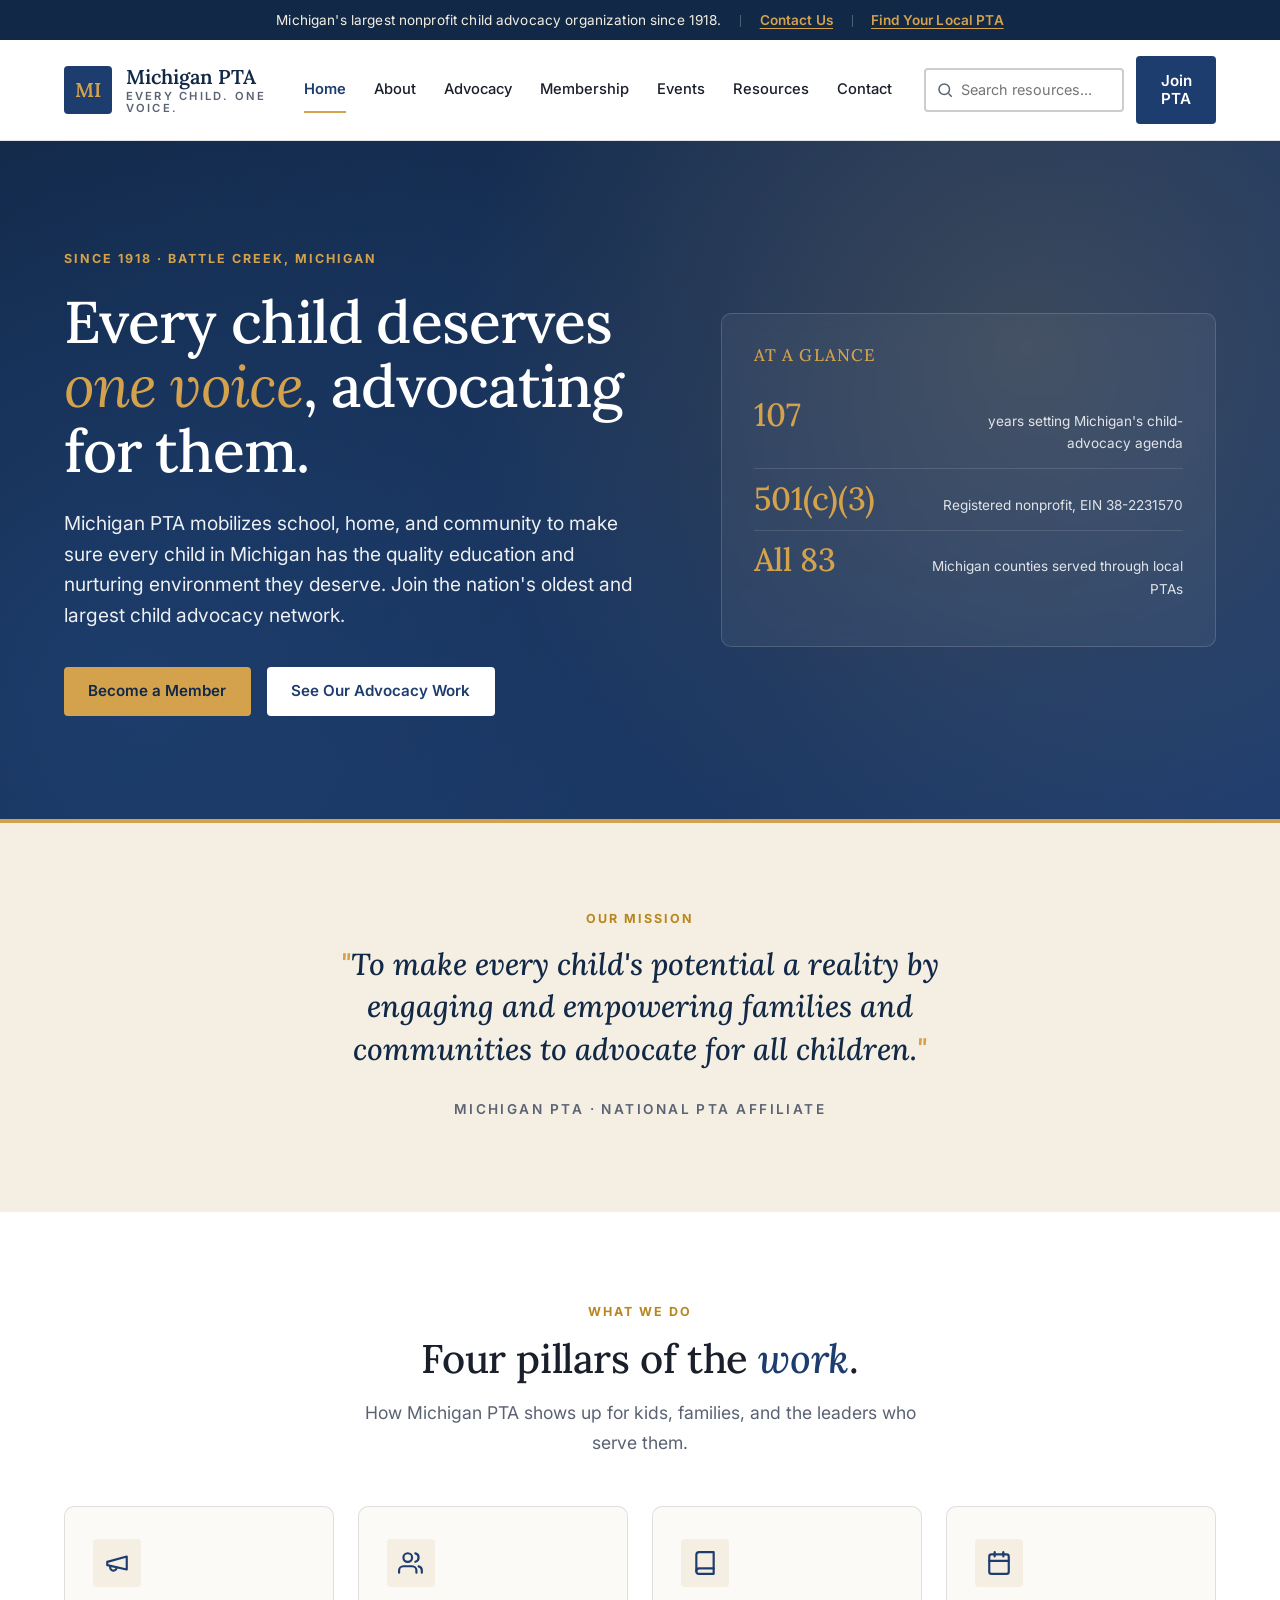
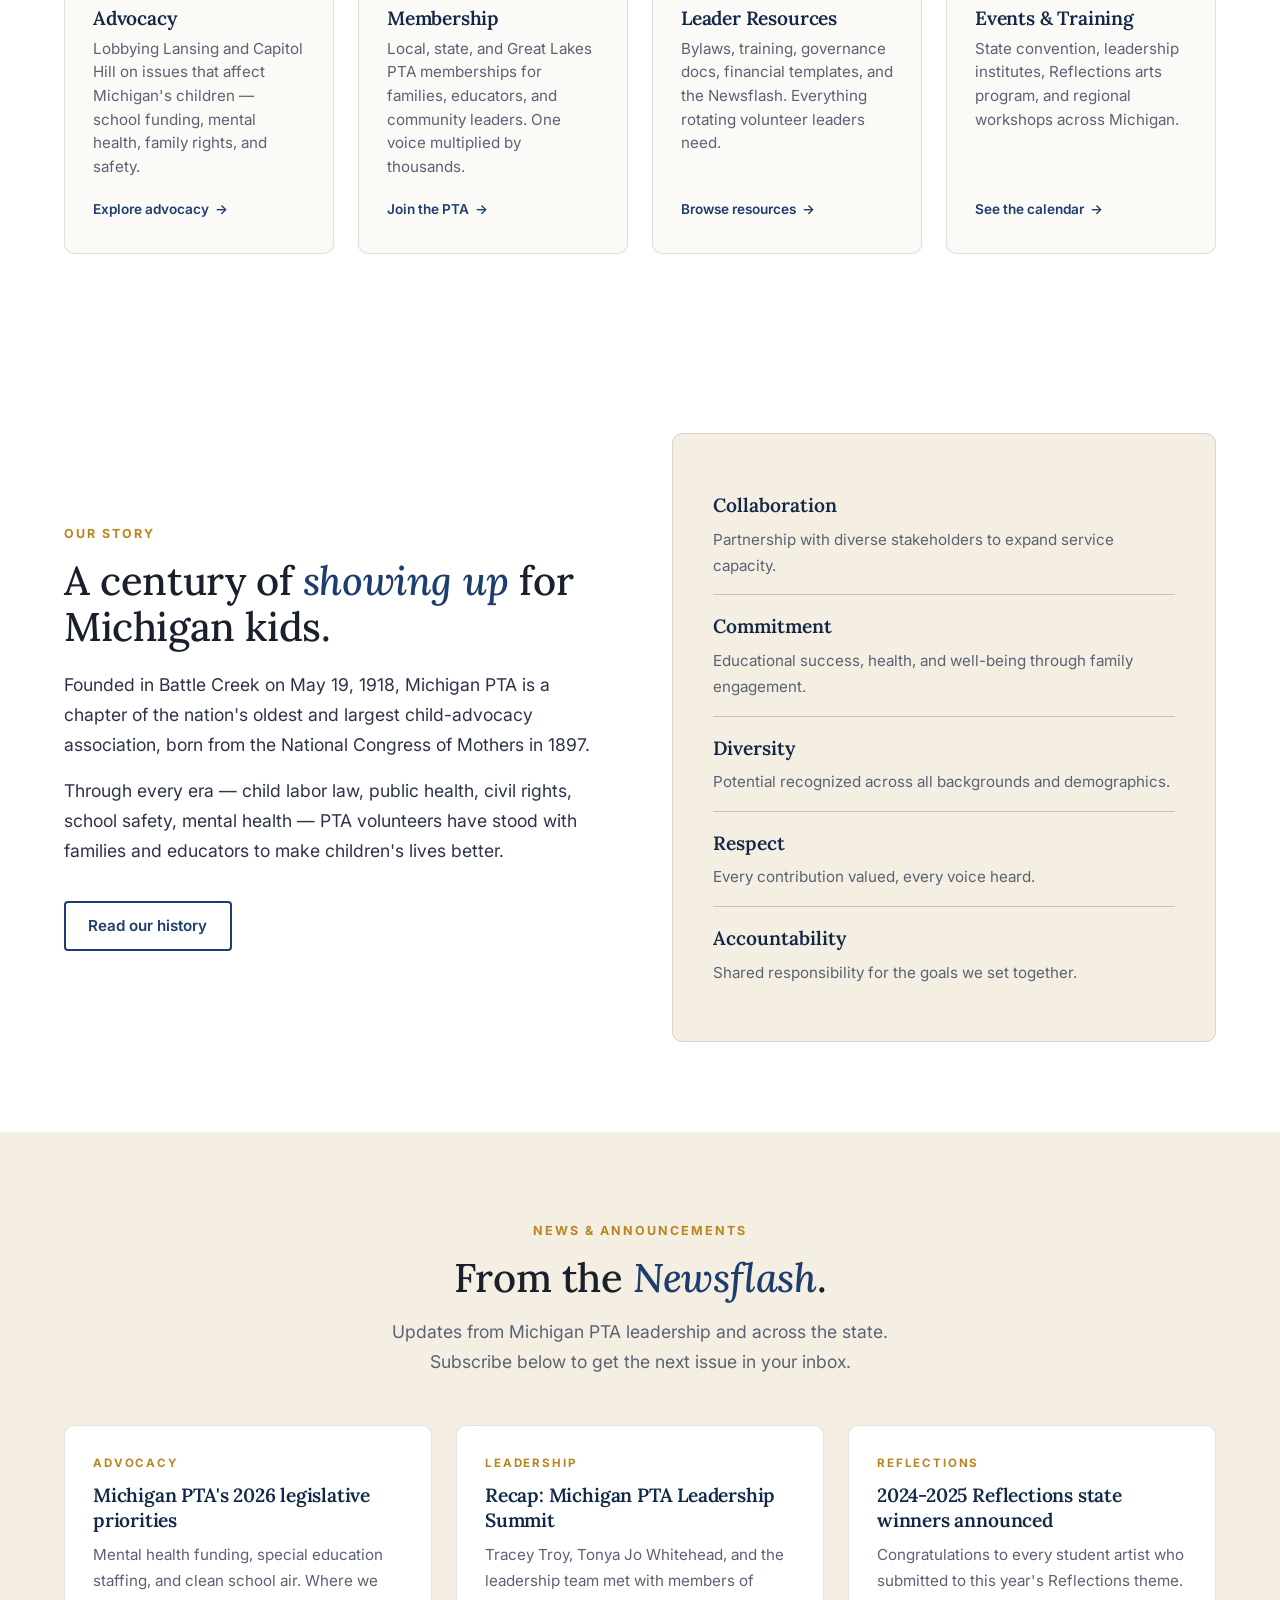
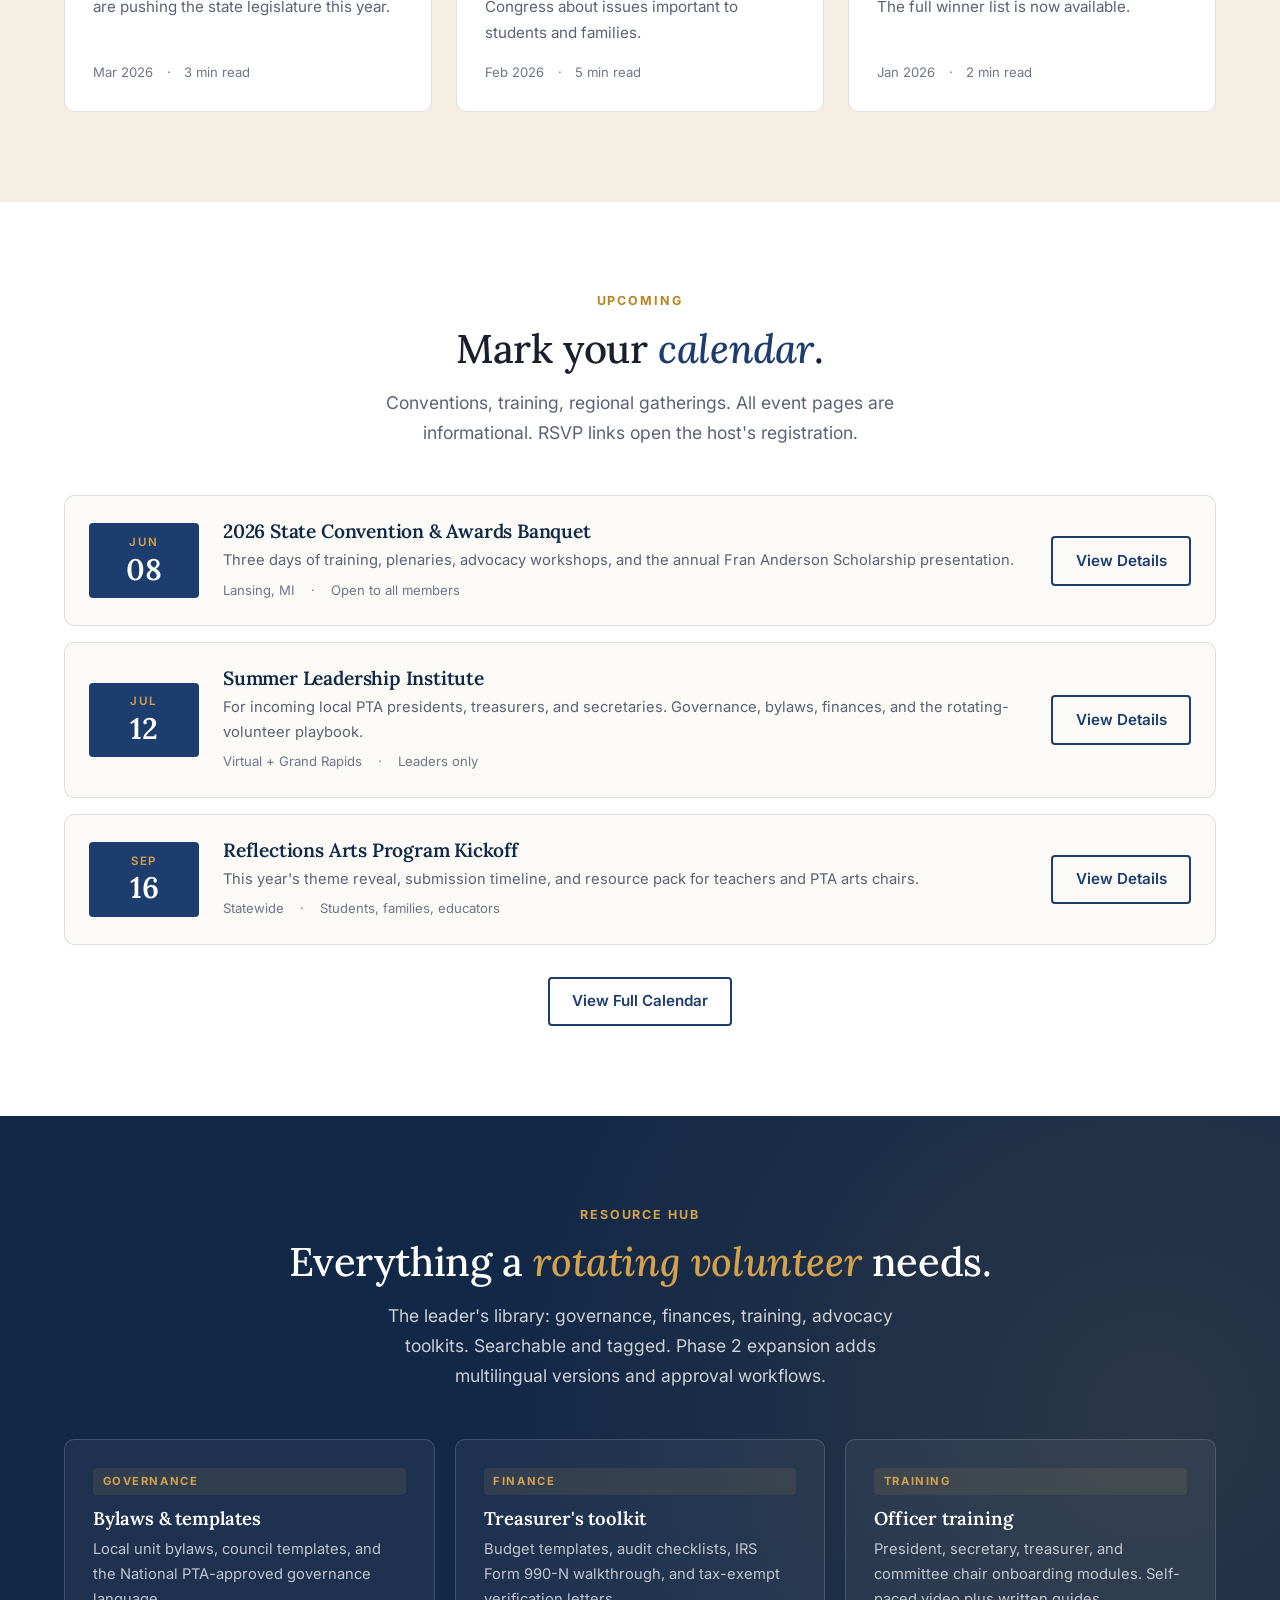
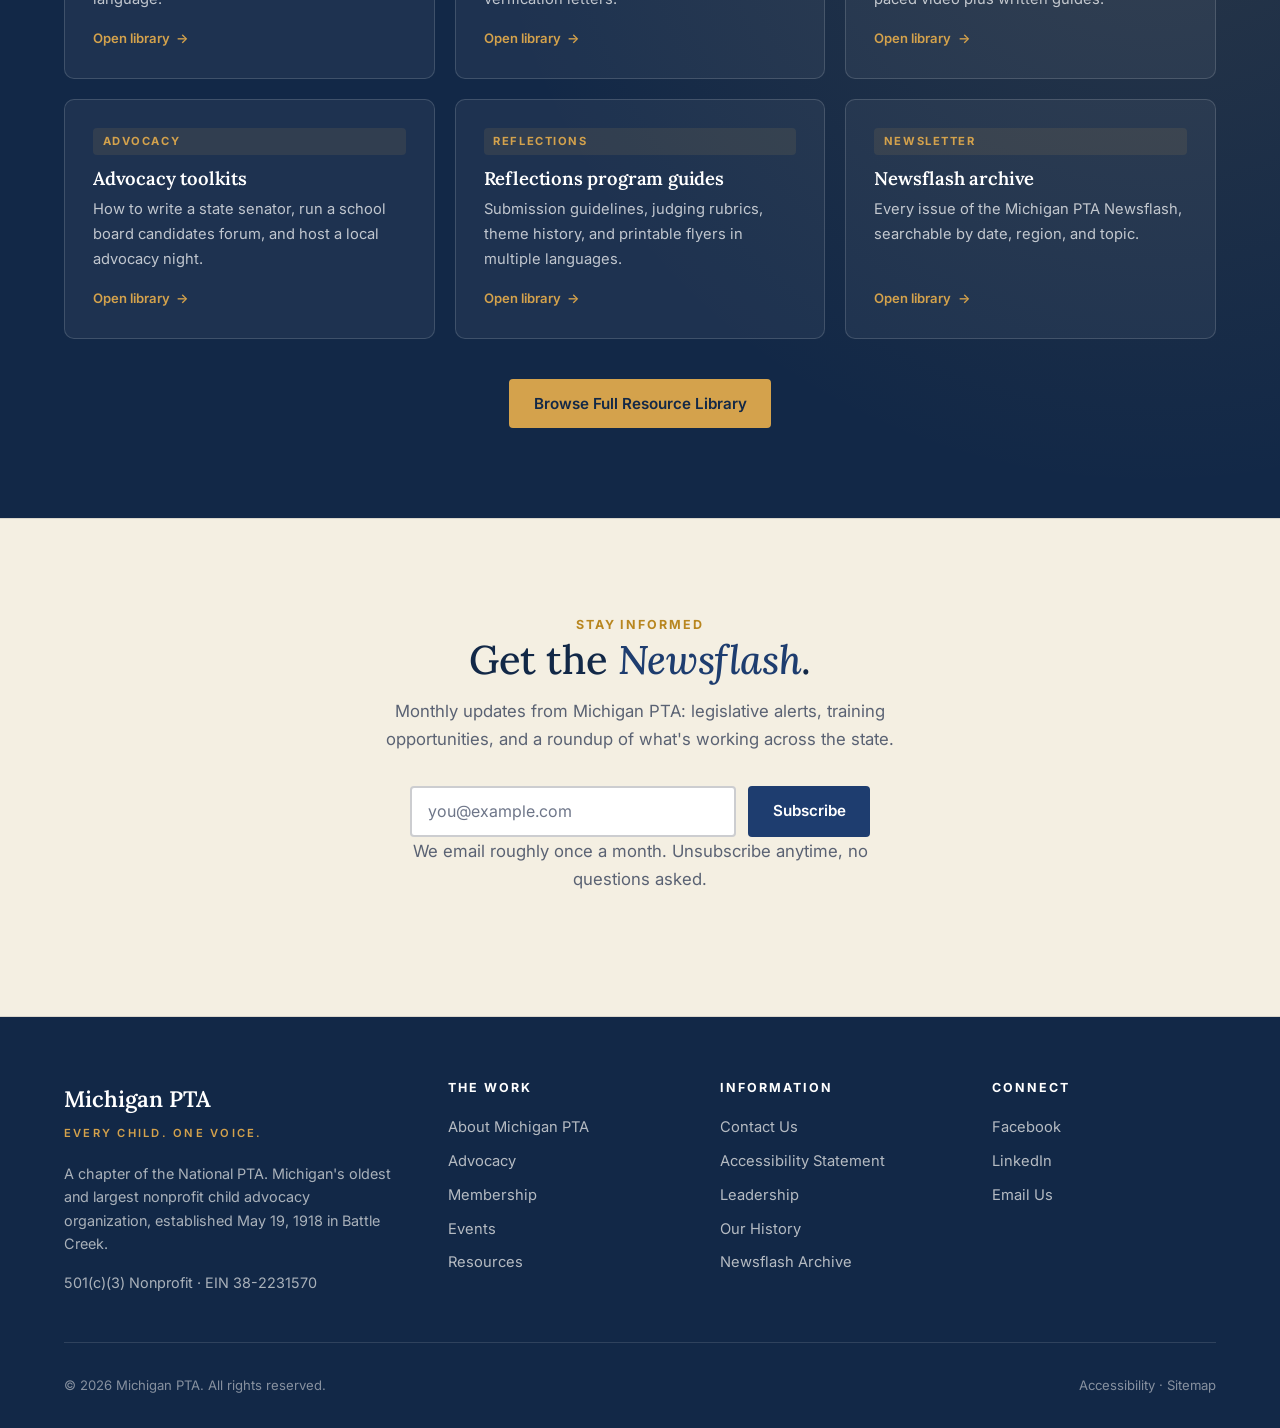
==== index.html @ b18d6a37 "Initial: Michigan PTA WCAG 2.1 AA accessible nonprofit preview" ====
<!DOCTYPE html>
<html lang="en">
<head>
<meta charset="UTF-8" />
<meta name="viewport" content="width=device-width, initial-scale=1, viewport-fit=cover" />
<meta name="theme-color" content="#1E3D6F" />
<title>Michigan PTA | Every Child. One Voice. | Michigan's Largest Child Advocacy Nonprofit Since 1918</title>
<meta name="description" content="Michigan PTA mobilizes school, home, and community to ensure quality education and a nurturing environment for every child. Membership, advocacy, resources, and events for PTA leaders and families across Michigan." />
<meta name="robots" content="index, follow" />
<link rel="canonical" href="https://michigan-pta-preview.vercel.app/" />

<!-- Open Graph / Twitter -->
<meta property="og:type" content="website" />
<meta property="og:site_name" content="Michigan PTA" />
<meta property="og:title" content="Michigan PTA | Every Child. One Voice." />
<meta property="og:description" content="Michigan's largest nonprofit child advocacy organization. Membership, advocacy, resources, and events for PTA leaders and families across Michigan." />
<meta property="og:url" content="https://michigan-pta-preview.vercel.app/" />
<meta property="og:image" content="https://michigan-pta-preview.vercel.app/img/og-image.svg" />
<meta property="og:image:width" content="1200" />
<meta property="og:image:height" content="630" />
<meta property="og:image:alt" content="Michigan PTA — Every Child. One Voice. Since 1918." />
<meta name="twitter:card" content="summary_large_image" />
<meta name="twitter:title" content="Michigan PTA | Every Child. One Voice." />
<meta name="twitter:description" content="Michigan's largest nonprofit child advocacy organization since 1918." />
<meta name="twitter:image" content="https://michigan-pta-preview.vercel.app/img/og-image.svg" />

<link rel="manifest" href="/manifest.json" />
<link rel="icon" type="image/svg+xml" href="/img/favicon.svg" />

<link rel="preconnect" href="https://fonts.googleapis.com" />
<link rel="preconnect" href="https://fonts.gstatic.com" crossorigin />
<link rel="stylesheet" href="https://fonts.googleapis.com/css2?family=Lora:ital,wght@0,400;0,500;0,600;0,700;1,400;1,500&family=Inter:wght@400;500;600;700&display=swap" />
<link rel="stylesheet" href="/css/style.css" />

<script type="application/ld+json">
{
  "@context": "https://schema.org",
  "@type": "NGO",
  "name": "Michigan PTA",
  "alternateName": "Michigan Parent Teacher Association",
  "url": "https://michigan-pta-preview.vercel.app/",
  "logo": "https://michigan-pta-preview.vercel.app/img/og-image.svg",
  "description": "Michigan PTA mobilizes school, home, and community to ensure quality education and a nurturing environment for every child. Founded in Battle Creek, Michigan, May 19, 1918.",
  "foundingDate": "1918-05-19",
  "foundingLocation": "Battle Creek, Michigan, USA",
  "areaServed": "Michigan",
  "nonprofitStatus": "Nonprofit501c3",
  "taxID": "38-2231570",
  "sameAs": [
    "https://www.facebook.com/everychildonevoice/",
    "https://www.linkedin.com/company/michigan-pta",
    "https://michiganpta.org/"
  ],
  "contactPoint": {
    "@type": "ContactPoint",
    "contactType": "general inquiries",
    "email": "info@michiganpta.org",
    "availableLanguage": ["English"]
  }
}
</script>
</head>
<body>

<a class="skip-link" href="#main">Skip to main content</a>

<div class="util" role="region" aria-label="Site utility bar">
  Michigan's largest nonprofit child advocacy organization since 1918.
  <span class="util-sep hide-sm" aria-hidden="true"></span>
  <a class="hide-sm" href="/contact/">Contact Us</a>
  <span class="util-sep" aria-hidden="true"></span>
  <a href="/about/#find-local-pta">Find Your Local PTA</a>
</div>

<header class="header" id="header">
  <div class="header-inner">
    <a href="/" class="brand" aria-label="Michigan PTA home">
      <span class="brand-mark" aria-hidden="true">MI</span>
      <span class="brand-text">
        <span class="brand-name">Michigan PTA</span>
        <span class="brand-sub">Every Child. One Voice.</span>
      </span>
    </a>
    <nav aria-label="Primary">
      <ul class="nav-links">
        <li><a href="/" aria-current="page">Home</a></li>
        <li><a href="/about/">About</a></li>
        <li><a href="/advocacy/">Advocacy</a></li>
        <li><a href="/membership/">Membership</a></li>
        <li><a href="/events/">Events</a></li>
        <li><a href="/resources/">Resources</a></li>
        <li><a href="/contact/">Contact</a></li>
      </ul>
    </nav>
    <div class="header-cta">
      <form role="search" class="search-form" action="/search" method="get">
        <label for="header-search" class="sr-only" style="position:absolute;width:1px;height:1px;padding:0;margin:-1px;overflow:hidden;clip:rect(0,0,0,0);border:0;">Search Michigan PTA</label>
        <input id="header-search" name="q" class="search-input" type="search" placeholder="Search resources..." autocomplete="off" />
      </form>
      <a href="/membership/" class="btn btn-primary">Join PTA</a>
    </div>
    <button class="nav-toggle" type="button" aria-expanded="false" aria-controls="header" aria-label="Toggle navigation menu">
      <span aria-hidden="true">☰</span> Menu
    </button>
  </div>
</header>

<main id="main">
  <section class="hero" aria-labelledby="hero-heading">
    <div class="hero-grid">
      <div class="hero-content">
        <span class="eyebrow">Since 1918 · Battle Creek, Michigan</span>
        <h1 id="hero-heading">Every child deserves <em>one voice</em>, advocating for them.</h1>
        <p class="hero-lede">Michigan PTA mobilizes school, home, and community to make sure every child in Michigan has the quality education and nurturing environment they deserve. Join the nation's oldest and largest child advocacy network.</p>
        <div class="hero-ctas">
          <a href="/membership/" class="btn btn-gold">Become a Member</a>
          <a href="/advocacy/" class="btn btn-light">See Our Advocacy Work</a>
        </div>
      </div>
      <aside class="hero-stats" aria-label="Michigan PTA at a glance">
        <h2>At a glance</h2>
        <div class="stat-row">
          <span class="stat-num">107</span>
          <span class="stat-label">years setting Michigan's child-advocacy agenda</span>
        </div>
        <div class="stat-row">
          <span class="stat-num">501(c)(3)</span>
          <span class="stat-label">Registered nonprofit, EIN 38-2231570</span>
        </div>
        <div class="stat-row">
          <span class="stat-num">All 83</span>
          <span class="stat-label">Michigan counties served through local PTAs</span>
        </div>
      </aside>
    </div>
  </section>

  <section class="mission" aria-labelledby="mission-heading">
    <div class="mission-inner">
      <h2 id="mission-heading" class="eyebrow">Our mission</h2>
      <blockquote>To make every child's potential a reality by engaging and empowering families and communities to advocate for all children.</blockquote>
      <cite>Michigan PTA · National PTA Affiliate</cite>
    </div>
  </section>

  <section class="pillars" aria-labelledby="pillars-heading">
    <div class="section-head">
      <span class="eyebrow">What we do</span>
      <h2 id="pillars-heading">Four pillars of the <em>work</em>.</h2>
      <p>How Michigan PTA shows up for kids, families, and the leaders who serve them.</p>
    </div>
    <div class="pillars-grid">
      <a href="/advocacy/" class="pillar">
        <span class="pillar-icon" aria-hidden="true">
          <svg viewBox="0 0 24 24" fill="none" stroke="currentColor" stroke-width="2" stroke-linecap="round" stroke-linejoin="round"><path d="M3 11l18-5v12L3 14v-3z"/><path d="M11.6 16.8a3 3 0 1 1-5.8-1.6"/></svg>
        </span>
        <h3>Advocacy</h3>
        <p>Lobbying Lansing and Capitol Hill on issues that affect Michigan's children — school funding, mental health, family rights, and safety.</p>
        <span class="pillar-link">Explore advocacy</span>
      </a>
      <a href="/membership/" class="pillar">
        <span class="pillar-icon" aria-hidden="true">
          <svg viewBox="0 0 24 24" fill="none" stroke="currentColor" stroke-width="2" stroke-linecap="round" stroke-linejoin="round"><path d="M17 21v-2a4 4 0 0 0-4-4H5a4 4 0 0 0-4 4v2"/><circle cx="9" cy="7" r="4"/><path d="M22 21v-2a4 4 0 0 0-3-3.87"/><path d="M16 3.13a4 4 0 0 1 0 7.75"/></svg>
        </span>
        <h3>Membership</h3>
        <p>Local, state, and Great Lakes PTA memberships for families, educators, and community leaders. One voice multiplied by thousands.</p>
        <span class="pillar-link">Join the PTA</span>
      </a>
      <a href="/resources/" class="pillar">
        <span class="pillar-icon" aria-hidden="true">
          <svg viewBox="0 0 24 24" fill="none" stroke="currentColor" stroke-width="2" stroke-linecap="round" stroke-linejoin="round"><path d="M4 19.5A2.5 2.5 0 0 1 6.5 17H20"/><path d="M6.5 2H20v20H6.5A2.5 2.5 0 0 1 4 19.5v-15A2.5 2.5 0 0 1 6.5 2z"/></svg>
        </span>
        <h3>Leader Resources</h3>
        <p>Bylaws, training, governance docs, financial templates, and the Newsflash. Everything rotating volunteer leaders need.</p>
        <span class="pillar-link">Browse resources</span>
      </a>
      <a href="/events/" class="pillar">
        <span class="pillar-icon" aria-hidden="true">
          <svg viewBox="0 0 24 24" fill="none" stroke="currentColor" stroke-width="2" stroke-linecap="round" stroke-linejoin="round"><rect x="3" y="4" width="18" height="18" rx="2"/><line x1="16" y1="2" x2="16" y2="6"/><line x1="8" y1="2" x2="8" y2="6"/><line x1="3" y1="10" x2="21" y2="10"/></svg>
        </span>
        <h3>Events &amp; Training</h3>
        <p>State convention, leadership institutes, Reflections arts program, and regional workshops across Michigan.</p>
        <span class="pillar-link">See the calendar</span>
      </a>
    </div>
  </section>

  <section class="split" aria-labelledby="story-heading">
    <div class="split-grid">
      <div class="split-text">
        <span class="eyebrow">Our story</span>
        <h2 id="story-heading">A century of <em>showing up</em> for Michigan kids.</h2>
        <p>Founded in Battle Creek on May 19, 1918, Michigan PTA is a chapter of the nation's oldest and largest child-advocacy association, born from the National Congress of Mothers in 1897.</p>
        <p>Through every era — child labor law, public health, civil rights, school safety, mental health — PTA volunteers have stood with families and educators to make children's lives better.</p>
        <a href="/about/" class="btn btn-outline">Read our history</a>
      </div>
      <div class="split-media" aria-hidden="true">
        <ul class="values-list">
          <li><strong>Collaboration</strong><span>Partnership with diverse stakeholders to expand service capacity.</span></li>
          <li><strong>Commitment</strong><span>Educational success, health, and well-being through family engagement.</span></li>
          <li><strong>Diversity</strong><span>Potential recognized across all backgrounds and demographics.</span></li>
          <li><strong>Respect</strong><span>Every contribution valued, every voice heard.</span></li>
          <li><strong>Accountability</strong><span>Shared responsibility for the goals we set together.</span></li>
        </ul>
      </div>
    </div>
  </section>

  <section class="cards" aria-labelledby="news-heading">
    <div class="section-head">
      <span class="eyebrow">News &amp; Announcements</span>
      <h2 id="news-heading">From the <em>Newsflash</em>.</h2>
      <p>Updates from Michigan PTA leadership and across the state. Subscribe below to get the next issue in your inbox.</p>
    </div>
    <div class="cards-grid">
      <a href="/news/legislative-priorities-2026/" class="card">
        <div class="card-body">
          <span class="card-tag">Advocacy</span>
          <h3>Michigan PTA's 2026 legislative priorities</h3>
          <p>Mental health funding, special education staffing, and clean school air. Where we are pushing the state legislature this year.</p>
          <div class="card-meta"><span>Mar 2026</span><span aria-hidden="true">·</span><span>3 min read</span></div>
        </div>
      </a>
      <a href="/news/leadership-summit-recap/" class="card">
        <div class="card-body">
          <span class="card-tag">Leadership</span>
          <h3>Recap: Michigan PTA Leadership Summit</h3>
          <p>Tracey Troy, Tonya Jo Whitehead, and the leadership team met with members of Congress about issues important to students and families.</p>
          <div class="card-meta"><span>Feb 2026</span><span aria-hidden="true">·</span><span>5 min read</span></div>
        </div>
      </a>
      <a href="/news/reflections-state-winners/" class="card">
        <div class="card-body">
          <span class="card-tag">Reflections</span>
          <h3>2024-2025 Reflections state winners announced</h3>
          <p>Congratulations to every student artist who submitted to this year's Reflections theme. The full winner list is now available.</p>
          <div class="card-meta"><span>Jan 2026</span><span aria-hidden="true">·</span><span>2 min read</span></div>
        </div>
      </a>
    </div>
  </section>

  <section class="events-list" aria-labelledby="events-heading">
    <div class="section-head">
      <span class="eyebrow">Upcoming</span>
      <h2 id="events-heading">Mark your <em>calendar</em>.</h2>
      <p>Conventions, training, regional gatherings. All event pages are informational. RSVP links open the host's registration.</p>
    </div>
    <div class="container">
      <article class="event-row">
        <div class="event-date" aria-label="June 8, 2026"><span class="month">Jun</span><span class="day">08</span></div>
        <div class="event-body">
          <h3>2026 State Convention &amp; Awards Banquet</h3>
          <p>Three days of training, plenaries, advocacy workshops, and the annual Fran Anderson Scholarship presentation.</p>
          <div class="event-meta"><span>Lansing, MI</span><span aria-hidden="true">·</span><span>Open to all members</span></div>
        </div>
        <a href="/events/state-convention-2026/" class="btn btn-outline" aria-label="View 2026 State Convention details">View Details</a>
      </article>
      <article class="event-row">
        <div class="event-date" aria-label="July 12, 2026"><span class="month">Jul</span><span class="day">12</span></div>
        <div class="event-body">
          <h3>Summer Leadership Institute</h3>
          <p>For incoming local PTA presidents, treasurers, and secretaries. Governance, bylaws, finances, and the rotating-volunteer playbook.</p>
          <div class="event-meta"><span>Virtual + Grand Rapids</span><span aria-hidden="true">·</span><span>Leaders only</span></div>
        </div>
        <a href="/events/summer-leadership-institute/" class="btn btn-outline" aria-label="View Summer Leadership Institute details">View Details</a>
      </article>
      <article class="event-row">
        <div class="event-date" aria-label="September 16, 2026"><span class="month">Sep</span><span class="day">16</span></div>
        <div class="event-body">
          <h3>Reflections Arts Program Kickoff</h3>
          <p>This year's theme reveal, submission timeline, and resource pack for teachers and PTA arts chairs.</p>
          <div class="event-meta"><span>Statewide</span><span aria-hidden="true">·</span><span>Students, families, educators</span></div>
        </div>
        <a href="/events/reflections-kickoff/" class="btn btn-outline" aria-label="View Reflections Arts Program kickoff details">View Details</a>
      </article>
      <div style="text-align: center; margin-top: 2rem;">
        <a href="/events/" class="btn btn-outline">View Full Calendar</a>
      </div>
    </div>
  </section>

  <section class="resources" aria-labelledby="resources-heading">
    <div class="section-head">
      <span class="eyebrow">Resource Hub</span>
      <h2 id="resources-heading">Everything a <em>rotating volunteer</em> needs.</h2>
      <p>The leader's library: governance, finances, training, advocacy toolkits. Searchable and tagged. Phase 2 expansion adds multilingual versions and approval workflows.</p>
    </div>
    <div class="resources-grid">
      <a href="/resources/bylaws-templates/" class="resource-card">
        <span class="resource-card-tag">Governance</span>
        <h3>Bylaws &amp; templates</h3>
        <p>Local unit bylaws, council templates, and the National PTA-approved governance language.</p>
        <span class="resource-card-link">Open library</span>
      </a>
      <a href="/resources/finance/" class="resource-card">
        <span class="resource-card-tag">Finance</span>
        <h3>Treasurer's toolkit</h3>
        <p>Budget templates, audit checklists, IRS Form 990-N walkthrough, and tax-exempt verification letters.</p>
        <span class="resource-card-link">Open library</span>
      </a>
      <a href="/resources/training/" class="resource-card">
        <span class="resource-card-tag">Training</span>
        <h3>Officer training</h3>
        <p>President, secretary, treasurer, and committee chair onboarding modules. Self-paced video plus written guides.</p>
        <span class="resource-card-link">Open library</span>
      </a>
      <a href="/resources/advocacy-toolkits/" class="resource-card">
        <span class="resource-card-tag">Advocacy</span>
        <h3>Advocacy toolkits</h3>
        <p>How to write a state senator, run a school board candidates forum, and host a local advocacy night.</p>
        <span class="resource-card-link">Open library</span>
      </a>
      <a href="/resources/reflections/" class="resource-card">
        <span class="resource-card-tag">Reflections</span>
        <h3>Reflections program guides</h3>
        <p>Submission guidelines, judging rubrics, theme history, and printable flyers in multiple languages.</p>
        <span class="resource-card-link">Open library</span>
      </a>
      <a href="/resources/newsflash/" class="resource-card">
        <span class="resource-card-tag">Newsletter</span>
        <h3>Newsflash archive</h3>
        <p>Every issue of the Michigan PTA Newsflash, searchable by date, region, and topic.</p>
        <span class="resource-card-link">Open library</span>
      </a>
    </div>
    <div class="resources-cta">
      <a href="/resources/" class="btn btn-gold">Browse Full Resource Library</a>
    </div>
  </section>

  <section class="cta-strip" aria-labelledby="newsletter-heading">
    <div class="cta-inner">
      <span class="eyebrow">Stay informed</span>
      <h2 id="newsletter-heading">Get the <em>Newsflash</em>.</h2>
      <p>Monthly updates from Michigan PTA: legislative alerts, training opportunities, and a roundup of what's working across the state.</p>
      <form class="cta-form" id="newsletterForm" novalidate>
        <label for="newsletter-email" style="position:absolute;width:1px;height:1px;padding:0;margin:-1px;overflow:hidden;clip:rect(0,0,0,0);border:0;">Email address</label>
        <input id="newsletter-email" name="email" type="email" placeholder="you@example.com" required autocomplete="email" aria-describedby="newsletter-help" />
        <button type="submit" class="btn btn-primary">Subscribe</button>
      </form>
      <p id="newsletter-help" class="cta-fine">We email roughly once a month. Unsubscribe anytime, no questions asked.</p>
    </div>
  </section>
</main>

<footer class="footer" role="contentinfo">
  <div class="footer-inner">
    <div class="footer-grid">
      <div>
        <div class="footer-brand">Michigan PTA</div>
        <div class="footer-brand-sub">Every Child. One Voice.</div>
        <p>A chapter of the National PTA. Michigan's oldest and largest nonprofit child advocacy organization, established May 19, 1918 in Battle Creek.</p>
        <p style="margin-top: 1rem;">501(c)(3) Nonprofit · EIN 38-2231570</p>
      </div>
      <div>
        <h2>The Work</h2>
        <ul>
          <li><a href="/about/">About Michigan PTA</a></li>
          <li><a href="/advocacy/">Advocacy</a></li>
          <li><a href="/membership/">Membership</a></li>
          <li><a href="/events/">Events</a></li>
          <li><a href="/resources/">Resources</a></li>
        </ul>
      </div>
      <div>
        <h2>Information</h2>
        <ul>
          <li><a href="/contact/">Contact Us</a></li>
          <li><a href="/accessibility/">Accessibility Statement</a></li>
          <li><a href="/about/#leadership">Leadership</a></li>
          <li><a href="/about/#our-history">Our History</a></li>
          <li><a href="/resources/newsflash/">Newsflash Archive</a></li>
        </ul>
      </div>
      <div>
        <h2>Connect</h2>
        <ul>
          <li><a href="https://www.facebook.com/everychildonevoice/" rel="noopener noreferrer external">Facebook</a></li>
          <li><a href="https://www.linkedin.com/company/michigan-pta" rel="noopener noreferrer external">LinkedIn</a></li>
          <li><a href="mailto:info@michiganpta.org?subject=Michigan%20PTA%20website%20inquiry">Email Us</a></li>
        </ul>
      </div>
    </div>
    <div class="footer-bottom">
      <div>&copy; 2026 Michigan PTA. All rights reserved.</div>
      <div>
        <a href="/accessibility/">Accessibility</a>
        <span aria-hidden="true"> · </span>
        <a href="/sitemap.xml">Sitemap</a>
      </div>
    </div>
  </div>
</footer>

<script>
(function() {
  // Mobile nav toggle, with aria-expanded sync
  var header = document.getElementById('header');
  var toggle = header.querySelector('.nav-toggle');
  if (toggle) {
    toggle.addEventListener('click', function() {
      var open = header.classList.toggle('open');
      toggle.setAttribute('aria-expanded', open ? 'true' : 'false');
    });
    // Close on link click (mobile)
    header.querySelectorAll('.nav-links a').forEach(function(a) {
      a.addEventListener('click', function() { header.classList.remove('open'); toggle.setAttribute('aria-expanded', 'false'); });
    });
  }

  // Newsletter form: real validation, accessible status messages
  var form = document.getElementById('newsletterForm');
  if (form) {
    form.addEventListener('submit', function(e) {
      e.preventDefault();
      var email = form.querySelector('input[type="email"]');
      if (!email.checkValidity()) {
        email.setAttribute('aria-invalid', 'true');
        email.focus();
        return;
      }
      email.removeAttribute('aria-invalid');
      var btn = form.querySelector('button[type="submit"]');
      btn.disabled = true;
      btn.textContent = 'Subscribing…';
      setTimeout(function() {
        btn.textContent = 'Subscribed ✓';
        form.reset();
        var live = document.createElement('p');
        live.setAttribute('role', 'status');
        live.style.cssText = 'color: var(--green-deep); font-weight: 600; margin-top: 1rem;';
        live.textContent = 'Thanks. Confirmation email is on the way.';
        form.parentNode.insertBefore(live, form.nextSibling);
        setTimeout(function() {
          btn.disabled = false;
          btn.textContent = 'Subscribe';
        }, 4000);
      }, 700);
    });
  }
})();
</script>

</body>
</html>
---- css/style.css ----
/* Michigan PTA — accessible nonprofit theme
   Built to WCAG 2.1 AA. All text contrast ≥ 4.5:1, focus rings always visible,
   touch targets ≥ 44px, prefers-reduced-motion honored.
*/

:root {
  --white: #FFFFFF;
  --paper: #FBFAF7;
  --cream: #F4EFE2;
  --cream-2: #E8DFC8;
  --navy: #1E3D6F;
  --navy-deep: #122847;
  --navy-link: #234A82;
  --ink: #1A1F2C;
  --ink-2: #2C334A;
  --muted: #5A6273;
  --muted-2: #6E7689;
  --gold: #B8861F;
  --gold-bg: #D4A24C;
  --green: #2C7A4B;
  --green-deep: #1F5C36;
  --red: #B3261E;
  --line: rgba(26, 31, 44, 0.12);
  --line-strong: rgba(26, 31, 44, 0.22);
  --focus: #1E3D6F;
  --shadow-sm: 0 1px 2px rgba(26, 31, 44, 0.05);
  --shadow-md: 0 6px 18px -6px rgba(26, 31, 44, 0.18);
  --shadow-lg: 0 25px 50px -20px rgba(26, 31, 44, 0.25);
  --radius: 4px;
  --radius-lg: 10px;
  --max: 1200px;
  --max-narrow: 760px;
  --max-prose: 680px;
  --font-display: 'Lora', Georgia, 'Times New Roman', serif;
  --font-body: 'Inter', -apple-system, BlinkMacSystemFont, 'Segoe UI', Roboto, sans-serif;
  --ease: cubic-bezier(0.4, 0, 0.2, 1);
}

* { box-sizing: border-box; margin: 0; padding: 0; }

html { scroll-behavior: smooth; -webkit-text-size-adjust: 100%; }
@media (prefers-reduced-motion: reduce) { html { scroll-behavior: auto; } }

body {
  font-family: var(--font-body);
  font-size: 1.075rem;
  line-height: 1.65;
  color: var(--ink);
  background: var(--white);
  -webkit-font-smoothing: antialiased;
  text-rendering: optimizeLegibility;
}

img { max-width: 100%; height: auto; display: block; }

/* Focus styles: always visible, never removed */
:focus-visible {
  outline: 3px solid var(--focus);
  outline-offset: 2px;
  border-radius: var(--radius);
}
:focus:not(:focus-visible) { outline: none; }

/* Skip to main content link, hidden until focused */
.skip-link {
  position: absolute;
  top: -100px;
  left: 0;
  background: var(--navy);
  color: var(--white);
  padding: 1rem 1.5rem;
  font-weight: 600;
  text-decoration: none;
  z-index: 1000;
  border-radius: 0 0 var(--radius) 0;
  transition: top 0.15s var(--ease);
}
.skip-link:focus { top: 0; outline: 3px solid var(--gold-bg); outline-offset: -3px; }

/* Typography */
h1, h2, h3, h4, h5, h6 {
  font-family: var(--font-display);
  color: var(--ink);
  font-weight: 600;
  letter-spacing: -0.01em;
  line-height: 1.15;
}
h1 { font-size: clamp(2.25rem, 4.6vw, 3.75rem); font-weight: 500; letter-spacing: -0.015em; line-height: 1.1; }
h2 { font-size: clamp(1.75rem, 3.4vw, 2.5rem); font-weight: 500; }
h3 { font-size: clamp(1.25rem, 2vw, 1.5rem); font-weight: 600; }
h4 { font-size: 1.1rem; font-weight: 600; font-family: var(--font-body); letter-spacing: 0; }

p { font-size: 1.075rem; color: var(--ink-2); line-height: 1.7; }
p + p { margin-top: 1rem; }

a { color: var(--navy-link); text-decoration: underline; text-decoration-thickness: 1.5px; text-underline-offset: 3px; transition: color 0.15s var(--ease); }
a:hover { color: var(--navy-deep); text-decoration-thickness: 2px; }

.eyebrow {
  font-family: var(--font-body);
  font-size: 0.78rem;
  font-weight: 700;
  letter-spacing: 0.16em;
  text-transform: uppercase;
  color: var(--gold);
}

.container { max-width: var(--max); margin: 0 auto; padding: 0 1.5rem; }
.container-narrow { max-width: var(--max-narrow); margin: 0 auto; padding: 0 1.5rem; }
.prose { max-width: var(--max-prose); }
.prose p, .prose ul, .prose ol { margin-bottom: 1.1rem; }
.prose ul, .prose ol { padding-left: 1.4rem; }
.prose ul li, .prose ol li { margin-bottom: 0.45rem; }
.prose h2 { margin-top: 2.5rem; margin-bottom: 0.85rem; }
.prose h3 { margin-top: 2rem; margin-bottom: 0.6rem; }
section { padding: clamp(3.5rem, 7vw, 6rem) 0; }

/* Buttons. All ≥44px touch target. Hover and focus give same feedback. */
.btn {
  display: inline-flex;
  align-items: center;
  justify-content: center;
  gap: 0.55rem;
  min-height: 44px;
  font-family: var(--font-body);
  font-size: 0.95rem;
  font-weight: 600;
  padding: 0.85rem 1.4rem;
  border-radius: var(--radius);
  text-decoration: none;
  border: 2px solid transparent;
  cursor: pointer;
  transition: background-color 0.15s var(--ease), color 0.15s var(--ease), border-color 0.15s var(--ease), transform 0.15s var(--ease);
  line-height: 1.2;
}
.btn:hover { transform: translateY(-1px); }
.btn:active { transform: translateY(0); }
.btn-primary { background: var(--navy); color: var(--white); }
.btn-primary:hover { background: var(--navy-deep); color: var(--white); text-decoration: none; }
.btn-primary:focus-visible { outline-offset: 4px; }
.btn-outline { background: transparent; color: var(--navy); border-color: var(--navy); }
.btn-outline:hover { background: var(--navy); color: var(--white); text-decoration: none; }
.btn-gold { background: var(--gold-bg); color: var(--navy-deep); border-color: var(--gold-bg); }
.btn-gold:hover { background: var(--gold); color: var(--white); border-color: var(--gold); text-decoration: none; }
.btn-light { background: var(--white); color: var(--navy); border-color: var(--white); }
.btn-light:hover { background: var(--cream); color: var(--navy-deep); text-decoration: none; }
.btn-text { background: transparent; color: var(--navy-link); padding: 0.5rem 0; border: 0; min-height: 44px; text-decoration: underline; }

@media (prefers-reduced-motion: reduce) {
  .btn { transition: none; }
  .btn:hover, .btn:active { transform: none; }
}

/* Utility bar */
.util {
  background: var(--navy-deep);
  color: var(--cream);
  padding: 0.55rem 1.5rem;
  text-align: center;
  font-size: 0.85rem;
  letter-spacing: 0.01em;
}
.util a { color: var(--gold-bg); text-decoration: underline; font-weight: 600; }
.util a:hover { color: var(--white); }
.util-sep { display: inline-block; width: 1px; height: 12px; background: rgba(255,255,255,0.25); vertical-align: middle; margin: 0 0.9rem; }
@media (max-width: 700px) { .util-sep, .util .hide-sm { display: none; } }

/* Header & nav */
.header {
  background: var(--white);
  border-bottom: 1px solid var(--line);
  position: sticky;
  top: 0;
  z-index: 50;
}
.header-inner {
  max-width: var(--max);
  margin: 0 auto;
  padding: 1rem 1.5rem;
  display: flex;
  align-items: center;
  justify-content: space-between;
  gap: 2rem;
}
.brand {
  display: flex;
  align-items: center;
  gap: 0.85rem;
  text-decoration: none;
  color: var(--ink);
  line-height: 1.1;
}
.brand:hover { text-decoration: none; }
.brand-mark {
  width: 48px;
  height: 48px;
  background: var(--navy);
  color: var(--gold-bg);
  font-family: var(--font-display);
  font-weight: 600;
  font-size: 1.25rem;
  display: flex;
  align-items: center;
  justify-content: center;
  border-radius: var(--radius);
  flex-shrink: 0;
  letter-spacing: 0.02em;
}
.brand-text { display: flex; flex-direction: column; line-height: 1.1; }
.brand-name { font-family: var(--font-display); font-size: 1.25rem; font-weight: 600; color: var(--navy-deep); }
.brand-sub { font-family: var(--font-body); font-size: 0.7rem; letter-spacing: 0.2em; text-transform: uppercase; color: var(--muted); font-weight: 600; margin-top: 2px; }

.nav-links {
  display: flex;
  gap: 1.75rem;
  list-style: none;
  font-size: 0.92rem;
  font-weight: 500;
}
.nav-links a {
  color: var(--ink);
  text-decoration: none;
  padding: 0.5rem 0;
  display: inline-block;
  min-height: 44px;
  line-height: 2;
  position: relative;
}
.nav-links a:hover { color: var(--navy); }
.nav-links a[aria-current="page"] { color: var(--navy); font-weight: 600; }
.nav-links a[aria-current="page"]::after {
  content: '';
  position: absolute;
  bottom: 0;
  left: 0;
  right: 0;
  height: 2px;
  background: var(--gold-bg);
}

.header-cta { display: flex; gap: 0.75rem; align-items: center; }

.nav-toggle {
  display: none;
  background: transparent;
  border: 2px solid var(--navy);
  color: var(--navy);
  padding: 0.6rem 0.9rem;
  font-family: var(--font-body);
  font-size: 0.85rem;
  font-weight: 600;
  cursor: pointer;
  border-radius: var(--radius);
  min-height: 44px;
  display: none;
  align-items: center;
  gap: 0.5rem;
}
.nav-toggle:hover { background: var(--navy); color: var(--white); }

@media (max-width: 1024px) {
  .nav-links, .header-cta .btn { display: none; }
  .nav-toggle { display: inline-flex; }
  .header.open .nav-links {
    display: flex;
    position: absolute;
    top: 100%;
    left: 0;
    right: 0;
    background: var(--white);
    flex-direction: column;
    padding: 1rem 1.5rem 1.5rem;
    gap: 0.5rem;
    border-bottom: 1px solid var(--line);
    box-shadow: var(--shadow-md);
  }
  .header.open .nav-links a { padding: 0.85rem 0; border-bottom: 1px solid var(--line); width: 100%; }
  .header.open .header-cta .btn { display: inline-flex; margin: 1rem 1.5rem 1.5rem; align-self: flex-start; }
}

/* Search */
.search-form { display: flex; align-items: center; gap: 0; position: relative; }
.search-input {
  font-family: var(--font-body);
  font-size: 0.9rem;
  padding: 0.6rem 0.9rem 0.6rem 2.2rem;
  border: 2px solid var(--line-strong);
  border-radius: var(--radius);
  width: 200px;
  min-height: 44px;
  background: var(--white) url("data:image/svg+xml;utf8,<svg xmlns='http://www.w3.org/2000/svg' viewBox='0 0 24 24' fill='none' stroke='%235A6273' stroke-width='2'><circle cx='11' cy='11' r='7'/><path d='m21 21-4.3-4.3'/></svg>") 0.6rem 50% / 18px no-repeat;
}
.search-input:focus { outline: none; border-color: var(--navy); }

/* Hero */
.hero {
  background: linear-gradient(135deg, var(--navy-deep) 0%, var(--navy) 100%);
  color: var(--white);
  padding: clamp(4rem, 8vw, 7rem) 0;
  position: relative;
  overflow: hidden;
}
.hero::before {
  content: '';
  position: absolute;
  inset: 0;
  background:
    radial-gradient(circle at 80% 30%, rgba(212,162,76,0.18), transparent 50%),
    radial-gradient(circle at 10% 80%, rgba(35,74,130,0.5), transparent 50%);
  pointer-events: none;
}
.hero-grid {
  max-width: var(--max);
  margin: 0 auto;
  padding: 0 1.5rem;
  display: grid;
  grid-template-columns: 1.2fr 1fr;
  gap: 4rem;
  align-items: center;
  position: relative;
}
.hero-content > .eyebrow { color: var(--gold-bg); display: inline-block; margin-bottom: 1.25rem; }
.hero h1 { color: var(--white); margin-bottom: 1.5rem; }
.hero h1 em { font-style: italic; color: var(--gold-bg); font-weight: 400; }
.hero-lede {
  font-size: clamp(1.1rem, 1.5vw, 1.25rem);
  color: rgba(255,255,255,0.92);
  margin-bottom: 2.25rem;
  max-width: 38rem;
  line-height: 1.6;
}
.hero-ctas { display: flex; gap: 1rem; flex-wrap: wrap; }
.hero-stats {
  background: rgba(255,255,255,0.05);
  border: 1px solid rgba(255,255,255,0.15);
  border-radius: var(--radius-lg);
  padding: 2rem;
  backdrop-filter: blur(8px);
  -webkit-backdrop-filter: blur(8px);
}
.hero-stats h2 {
  color: var(--gold-bg);
  font-family: var(--font-display);
  font-size: 1.05rem;
  margin-bottom: 1.25rem;
  letter-spacing: 0.06em;
  text-transform: uppercase;
}
.stat-row { display: flex; justify-content: space-between; align-items: baseline; padding: 0.85rem 0; border-bottom: 1px solid rgba(255,255,255,0.12); }
.stat-row:last-child { border-bottom: none; }
.stat-num { font-family: var(--font-display); font-size: 2rem; font-weight: 500; color: var(--gold-bg); line-height: 1; }
.stat-label { font-size: 0.85rem; color: rgba(255,255,255,0.85); text-align: right; max-width: 60%; }
@media (max-width: 880px) {
  .hero-grid { grid-template-columns: 1fr; gap: 2.5rem; }
  .hero-stats { max-width: 480px; }
}

/* Section head */
.section-head { text-align: center; max-width: 720px; margin: 0 auto 3rem; }
.section-head .eyebrow { display: block; margin-bottom: 0.85rem; }
.section-head h2 { margin-bottom: 1rem; }
.section-head h2 em { font-style: italic; color: var(--navy); }
.section-head > p { font-size: 1.1rem; max-width: 560px; margin: 0 auto; color: var(--muted); }

/* Mission strip */
.mission { background: var(--cream); border-top: 4px solid var(--gold-bg); }
.mission-inner { max-width: var(--max-narrow); margin: 0 auto; padding: 0 1.5rem; text-align: center; }
.mission .eyebrow { display: block; margin-bottom: 1rem; }
.mission blockquote {
  font-family: var(--font-display);
  font-size: clamp(1.4rem, 2.6vw, 1.9rem);
  line-height: 1.4;
  color: var(--navy-deep);
  font-weight: 500;
  font-style: italic;
  max-width: 36ch;
  margin: 0 auto 1.5rem;
}
.mission blockquote::before, .mission blockquote::after { content: '"'; color: var(--gold-bg); font-weight: 700; }
.mission cite { font-style: normal; font-size: 0.85rem; letter-spacing: 0.18em; text-transform: uppercase; color: var(--muted); font-weight: 600; }

/* Pillars */
.pillars { background: var(--white); }
.pillars-grid {
  display: grid;
  grid-template-columns: repeat(4, 1fr);
  gap: 1.5rem;
  max-width: var(--max);
  margin: 0 auto;
  padding: 0 1.5rem;
}
.pillar {
  background: var(--paper);
  border: 1px solid var(--line);
  border-radius: var(--radius-lg);
  padding: 2rem 1.75rem;
  text-decoration: none;
  color: inherit;
  display: flex;
  flex-direction: column;
  transition: border-color 0.2s var(--ease), transform 0.2s var(--ease), box-shadow 0.2s var(--ease);
}
.pillar:hover, .pillar:focus-visible { border-color: var(--navy); transform: translateY(-3px); box-shadow: var(--shadow-md); text-decoration: none; }
@media (prefers-reduced-motion: reduce) { .pillar:hover { transform: none; } }
.pillar-icon {
  width: 48px;
  height: 48px;
  background: var(--cream);
  color: var(--navy);
  border-radius: var(--radius);
  display: flex;
  align-items: center;
  justify-content: center;
  margin-bottom: 1.25rem;
  flex-shrink: 0;
}
.pillar-icon svg { width: 26px; height: 26px; }
.pillar h3 { color: var(--navy-deep); margin-bottom: 0.5rem; font-size: 1.2rem; font-family: var(--font-display); font-weight: 600; }
.pillar p { font-size: 0.95rem; color: var(--muted); flex: 1; margin-bottom: 1.25rem; line-height: 1.55; }
.pillar-link { font-size: 0.85rem; font-weight: 600; color: var(--navy); text-decoration: none; display: inline-flex; align-items: center; gap: 0.4rem; margin-top: auto; }
.pillar-link::after { content: '→'; transition: transform 0.15s var(--ease); }
.pillar:hover .pillar-link::after, .pillar:focus-visible .pillar-link::after { transform: translateX(3px); }
@media (max-width: 980px) { .pillars-grid { grid-template-columns: repeat(2, 1fr); } }
@media (max-width: 560px) { .pillars-grid { grid-template-columns: 1fr; } }

/* News / Announcement cards */
.cards { background: var(--cream); }
.cards-grid { display: grid; grid-template-columns: repeat(3, 1fr); gap: 1.5rem; max-width: var(--max); margin: 0 auto; padding: 0 1.5rem; }
.card {
  background: var(--white);
  border: 1px solid var(--line);
  border-radius: var(--radius-lg);
  overflow: hidden;
  text-decoration: none;
  color: inherit;
  display: flex;
  flex-direction: column;
  transition: border-color 0.2s var(--ease), box-shadow 0.2s var(--ease), transform 0.2s var(--ease);
}
.card:hover, .card:focus-visible { border-color: var(--navy); box-shadow: var(--shadow-md); text-decoration: none; transform: translateY(-2px); }
@media (prefers-reduced-motion: reduce) { .card:hover { transform: none; } }
.card-body { padding: 1.75rem; flex: 1; display: flex; flex-direction: column; }
.card-tag { font-size: 0.72rem; letter-spacing: 0.16em; text-transform: uppercase; color: var(--gold); font-weight: 700; margin-bottom: 0.6rem; }
.card h3 { font-size: 1.2rem; line-height: 1.3; margin-bottom: 0.6rem; color: var(--navy-deep); }
.card p { font-size: 0.95rem; flex: 1; margin-bottom: 1rem; color: var(--muted); }
.card-meta { font-size: 0.82rem; color: var(--muted-2); display: flex; gap: 0.85rem; align-items: center; }
.card-link { font-size: 0.82rem; font-weight: 600; color: var(--navy); display: inline-flex; align-items: center; gap: 0.4rem; }
.card-link::after { content: '→'; }
@media (max-width: 900px) { .cards-grid { grid-template-columns: 1fr; max-width: 580px; } }

/* Events list */
.events-list { background: var(--white); }
.event-row {
  display: grid;
  grid-template-columns: 110px 1fr auto;
  gap: 1.5rem;
  padding: 1.5rem;
  border: 1px solid var(--line);
  border-radius: var(--radius-lg);
  margin-bottom: 1rem;
  background: var(--paper);
  align-items: center;
  transition: border-color 0.2s var(--ease);
}
.event-row:hover, .event-row:focus-within { border-color: var(--navy); }
.event-date {
  background: var(--navy);
  color: var(--white);
  text-align: center;
  padding: 0.85rem;
  border-radius: var(--radius);
  line-height: 1;
}
.event-date .month { font-size: 0.72rem; letter-spacing: 0.16em; text-transform: uppercase; font-weight: 600; color: var(--gold-bg); margin-bottom: 0.4rem; display: block; }
.event-date .day { font-family: var(--font-display); font-size: 1.85rem; font-weight: 600; display: block; }
.event-body h3 { font-size: 1.2rem; margin-bottom: 0.35rem; color: var(--navy-deep); }
.event-body p { font-size: 0.92rem; margin: 0.3rem 0 0; color: var(--muted); }
.event-meta { font-size: 0.82rem; color: var(--muted-2); margin-top: 0.4rem; display: flex; gap: 1rem; flex-wrap: wrap; }
.event-meta span { display: inline-flex; gap: 0.35rem; align-items: center; }
@media (max-width: 720px) {
  .event-row { grid-template-columns: 80px 1fr; gap: 1rem; padding: 1rem; }
  .event-row .btn { grid-column: 1 / -1; margin-top: 0.5rem; justify-self: stretch; }
}

/* Resource hub */
.resources { background: var(--navy-deep); color: var(--cream); position: relative; overflow: hidden; }
.resources::before {
  content: '';
  position: absolute;
  inset: 0;
  background: radial-gradient(circle at 90% 30%, rgba(212,162,76,0.12), transparent 50%);
  pointer-events: none;
}
.resources .section-head { position: relative; }
.resources .eyebrow { color: var(--gold-bg); }
.resources h2 { color: var(--white); }
.resources h2 em { color: var(--gold-bg); }
.resources .section-head > p { color: rgba(255,255,255,0.78); }
.resources-grid { display: grid; grid-template-columns: repeat(3, 1fr); gap: 1.25rem; max-width: var(--max); margin: 0 auto; padding: 0 1.5rem; position: relative; }
.resource-card {
  background: rgba(255,255,255,0.05);
  border: 1px solid rgba(255,255,255,0.15);
  border-radius: var(--radius-lg);
  padding: 1.75rem;
  text-decoration: none;
  color: inherit;
  display: flex;
  flex-direction: column;
  transition: background 0.2s var(--ease), border-color 0.2s var(--ease);
}
.resource-card:hover, .resource-card:focus-visible { background: rgba(255,255,255,0.1); border-color: var(--gold-bg); text-decoration: none; }
.resource-card h3 { color: var(--white); font-size: 1.15rem; margin-bottom: 0.5rem; }
.resource-card p { color: rgba(255,255,255,0.72); font-size: 0.92rem; flex: 1; margin-bottom: 1rem; }
.resource-card-tag { display: inline-block; font-size: 0.7rem; letter-spacing: 0.14em; text-transform: uppercase; font-weight: 700; color: var(--gold-bg); background: rgba(212,162,76,0.1); padding: 0.25rem 0.6rem; border-radius: var(--radius); margin-bottom: 0.85rem; }
.resource-card-link { color: var(--gold-bg); font-size: 0.82rem; font-weight: 600; display: inline-flex; gap: 0.4rem; align-items: center; }
.resource-card-link::after { content: '→'; }
.resources-cta { text-align: center; margin-top: 2.5rem; position: relative; }
@media (max-width: 920px) { .resources-grid { grid-template-columns: repeat(2, 1fr); } }
@media (max-width: 560px) { .resources-grid { grid-template-columns: 1fr; max-width: 480px; } }

/* Two-column content row */
.split { background: var(--white); }
.split-grid { display: grid; grid-template-columns: 1fr 1fr; gap: 4rem; align-items: center; max-width: var(--max); margin: 0 auto; padding: 0 1.5rem; }
.split-text > .eyebrow { display: block; margin-bottom: 0.85rem; }
.split-text h2 { margin-bottom: 1.25rem; }
.split-text h2 em { font-style: italic; color: var(--navy); }
.split-text p { font-size: 1.1rem; margin-bottom: 1rem; color: var(--ink-2); }
.split-text .btn { margin-top: 1.25rem; }
.split-media {
  background: var(--cream);
  border: 1px solid var(--line);
  border-radius: var(--radius-lg);
  padding: 2.5rem;
  position: relative;
}
.values-list { list-style: none; }
.values-list li { padding: 1rem 0; border-bottom: 1px solid var(--line-strong); font-size: 1rem; }
.values-list li:last-child { border-bottom: none; }
.values-list strong { display: block; font-family: var(--font-display); font-size: 1.2rem; font-weight: 600; color: var(--navy-deep); margin-bottom: 0.25rem; }
.values-list span { color: var(--muted); font-size: 0.95rem; }
@media (max-width: 900px) { .split-grid { grid-template-columns: 1fr; gap: 2.5rem; } }

/* Newsletter / CTA strip */
.cta-strip { background: var(--cream); border-top: 1px solid var(--line); border-bottom: 1px solid var(--line); }
.cta-inner { max-width: var(--max-narrow); margin: 0 auto; padding: 0 1.5rem; text-align: center; }
.cta-inner h2 { color: var(--navy-deep); margin-bottom: 0.85rem; }
.cta-inner h2 em { font-style: italic; color: var(--navy); }
.cta-inner p { font-size: 1.05rem; max-width: 520px; margin: 0 auto 2rem; color: var(--muted); }
.cta-form { display: flex; gap: 0.75rem; max-width: 460px; margin: 0 auto; }
.cta-form input {
  flex: 1;
  padding: 0.85rem 1rem;
  font-family: var(--font-body);
  font-size: 1rem;
  border: 2px solid var(--line-strong);
  background: var(--white);
  color: var(--ink);
  border-radius: var(--radius);
  min-height: 44px;
}
.cta-form input:focus { outline: none; border-color: var(--navy); box-shadow: 0 0 0 3px rgba(30,61,111,0.15); }
.cta-form input:invalid:not(:placeholder-shown) { border-color: var(--red); }
.cta-form input::placeholder { color: var(--muted-2); }
.cta-fine { font-size: 0.8rem; color: var(--muted-2); margin-top: 1rem; }
@media (max-width: 560px) { .cta-form { flex-direction: column; } }

/* Forms (contact) */
.form-card {
  background: var(--white);
  border: 1px solid var(--line);
  border-radius: var(--radius-lg);
  padding: 2.5rem;
  box-shadow: var(--shadow-sm);
}
.form-row { display: grid; grid-template-columns: 1fr 1fr; gap: 1rem; margin-bottom: 1rem; }
.form-field { display: flex; flex-direction: column; gap: 0.4rem; margin-bottom: 1.1rem; }
.form-field.full { grid-column: 1 / -1; }
.form-field label {
  font-size: 0.85rem;
  font-weight: 600;
  color: var(--ink);
  display: flex;
  justify-content: space-between;
  align-items: baseline;
}
.form-field .req { color: var(--red); font-weight: 700; }
.form-field input,
.form-field select,
.form-field textarea {
  padding: 0.85rem 1rem;
  font-family: var(--font-body);
  font-size: 1rem;
  border: 2px solid var(--line-strong);
  background: var(--white);
  color: var(--ink);
  border-radius: var(--radius);
  min-height: 44px;
  width: 100%;
  transition: border-color 0.15s var(--ease), box-shadow 0.15s var(--ease);
}
.form-field input:focus,
.form-field select:focus,
.form-field textarea:focus {
  outline: none;
  border-color: var(--navy);
  box-shadow: 0 0 0 3px rgba(30, 61, 111, 0.15);
}
.form-field input[aria-invalid="true"], .form-field input.invalid { border-color: var(--red); }
.form-field textarea { min-height: 140px; resize: vertical; }
.form-field .help { font-size: 0.82rem; color: var(--muted); }
.form-field .error { font-size: 0.85rem; color: var(--red); font-weight: 500; display: none; }
.form-field.has-error .error { display: block; }
.form-submit { width: 100%; margin-top: 0.5rem; }
.form-success {
  background: #E8F4ED;
  border: 1px solid var(--green);
  color: var(--green-deep);
  padding: 1.25rem;
  border-radius: var(--radius);
  margin-bottom: 1.5rem;
  display: none;
}
.form-success[hidden] { display: none; }
.form-success:not([hidden]) { display: block; }
@media (max-width: 600px) { .form-row { grid-template-columns: 1fr; } .form-card { padding: 1.5rem; } }

/* Quick-info contact info */
.contact-grid { display: grid; grid-template-columns: 1fr 1.4fr; gap: 4rem; align-items: start; max-width: var(--max); margin: 0 auto; padding: 0 1.5rem; }
.contact-info { list-style: none; }
.contact-info li { padding: 1.1rem 0; border-bottom: 1px solid var(--line); }
.contact-info li:first-child { border-top: 1px solid var(--line); }
.contact-info strong { display: block; font-size: 0.78rem; letter-spacing: 0.14em; text-transform: uppercase; color: var(--muted); font-weight: 700; margin-bottom: 0.3rem; }
.contact-info a, .contact-info span { color: var(--navy-deep); font-size: 1.05rem; font-weight: 500; }
.contact-info a:hover { color: var(--navy); }
@media (max-width: 880px) { .contact-grid { grid-template-columns: 1fr; gap: 2.5rem; } }

/* Page header (for non-home pages) */
.page-header { background: var(--navy-deep); color: var(--white); padding: clamp(3rem, 6vw, 5rem) 0 clamp(2.5rem, 5vw, 4rem); position: relative; overflow: hidden; }
.page-header::before { content: ''; position: absolute; inset: 0; background: radial-gradient(circle at 80% 50%, rgba(212,162,76,0.15), transparent 60%); pointer-events: none; }
.page-header-inner { max-width: var(--max); margin: 0 auto; padding: 0 1.5rem; position: relative; }
.breadcrumbs { font-size: 0.85rem; color: rgba(255,255,255,0.7); margin-bottom: 1.25rem; }
.breadcrumbs a { color: var(--gold-bg); text-decoration: none; }
.breadcrumbs a:hover { color: var(--white); text-decoration: underline; }
.breadcrumbs span[aria-hidden="true"] { color: rgba(255,255,255,0.4); margin: 0 0.4rem; }
.page-header h1 { color: var(--white); margin-bottom: 0.85rem; max-width: 24ch; }
.page-header p { color: rgba(255,255,255,0.85); max-width: 36rem; font-size: 1.15rem; }

/* Footer */
.footer { background: var(--navy-deep); color: rgba(251,250,247,0.65); padding: 4rem 0 2rem; font-size: 0.92rem; }
.footer-inner { max-width: var(--max); margin: 0 auto; padding: 0 1.5rem; }
.footer-grid { display: grid; grid-template-columns: 1.5fr 1fr 1fr 1fr; gap: 3rem; margin-bottom: 3rem; }
.footer-brand { font-family: var(--font-display); font-size: 1.4rem; color: var(--white); font-weight: 600; margin-bottom: 0.4rem; }
.footer-brand-sub { font-family: var(--font-body); font-size: 0.7rem; letter-spacing: 0.2em; text-transform: uppercase; color: var(--gold-bg); font-weight: 600; margin-bottom: 1.25rem; }
.footer p { color: rgba(251,250,247,0.65); font-size: 0.9rem; line-height: 1.6; }
.footer h2 { font-family: var(--font-body); font-size: 0.78rem; text-transform: uppercase; letter-spacing: 0.16em; color: var(--white); margin-bottom: 1.25rem; font-weight: 700; }
.footer ul { list-style: none; }
.footer ul li { margin-bottom: 0.6rem; }
.footer a { color: rgba(251,250,247,0.7); text-decoration: none; }
.footer a:hover { color: var(--gold-bg); text-decoration: underline; }
.footer-bottom { padding-top: 2rem; border-top: 1px solid rgba(255,255,255,0.12); display: flex; justify-content: space-between; align-items: center; font-size: 0.82rem; flex-wrap: wrap; gap: 1rem; color: rgba(251,250,247,0.5); }
.footer-bottom a { color: rgba(251,250,247,0.5); }
.footer-bottom a:hover { color: var(--gold-bg); }
@media (max-width: 860px) { .footer-grid { grid-template-columns: repeat(2, 1fr); } }
@media (max-width: 500px) { .footer-grid { grid-template-columns: 1fr; } }

/* Accessibility statement specific */
.a11y-statement { background: var(--paper); }
.a11y-statement .container { max-width: var(--max-prose); }
.a11y-statement ul li { margin-bottom: 0.5rem; }
.compliance-badges { display: flex; gap: 1rem; flex-wrap: wrap; margin: 1.5rem 0; }
.compliance-badge { background: var(--white); border: 2px solid var(--navy); padding: 0.55rem 1rem; border-radius: var(--radius); font-weight: 600; font-size: 0.85rem; color: var(--navy-deep); }

/* 404 */
.page-404 { text-align: center; padding: 6rem 1.5rem; max-width: var(--max-narrow); margin: 0 auto; }
.page-404 .big { font-family: var(--font-display); font-size: clamp(5rem, 12vw, 8rem); color: var(--gold-bg); font-weight: 500; line-height: 1; margin-bottom: 1rem; }
.page-404 h1 { margin-bottom: 1rem; }
.page-404 p { font-size: 1.1rem; color: var(--muted); margin-bottom: 2rem; }
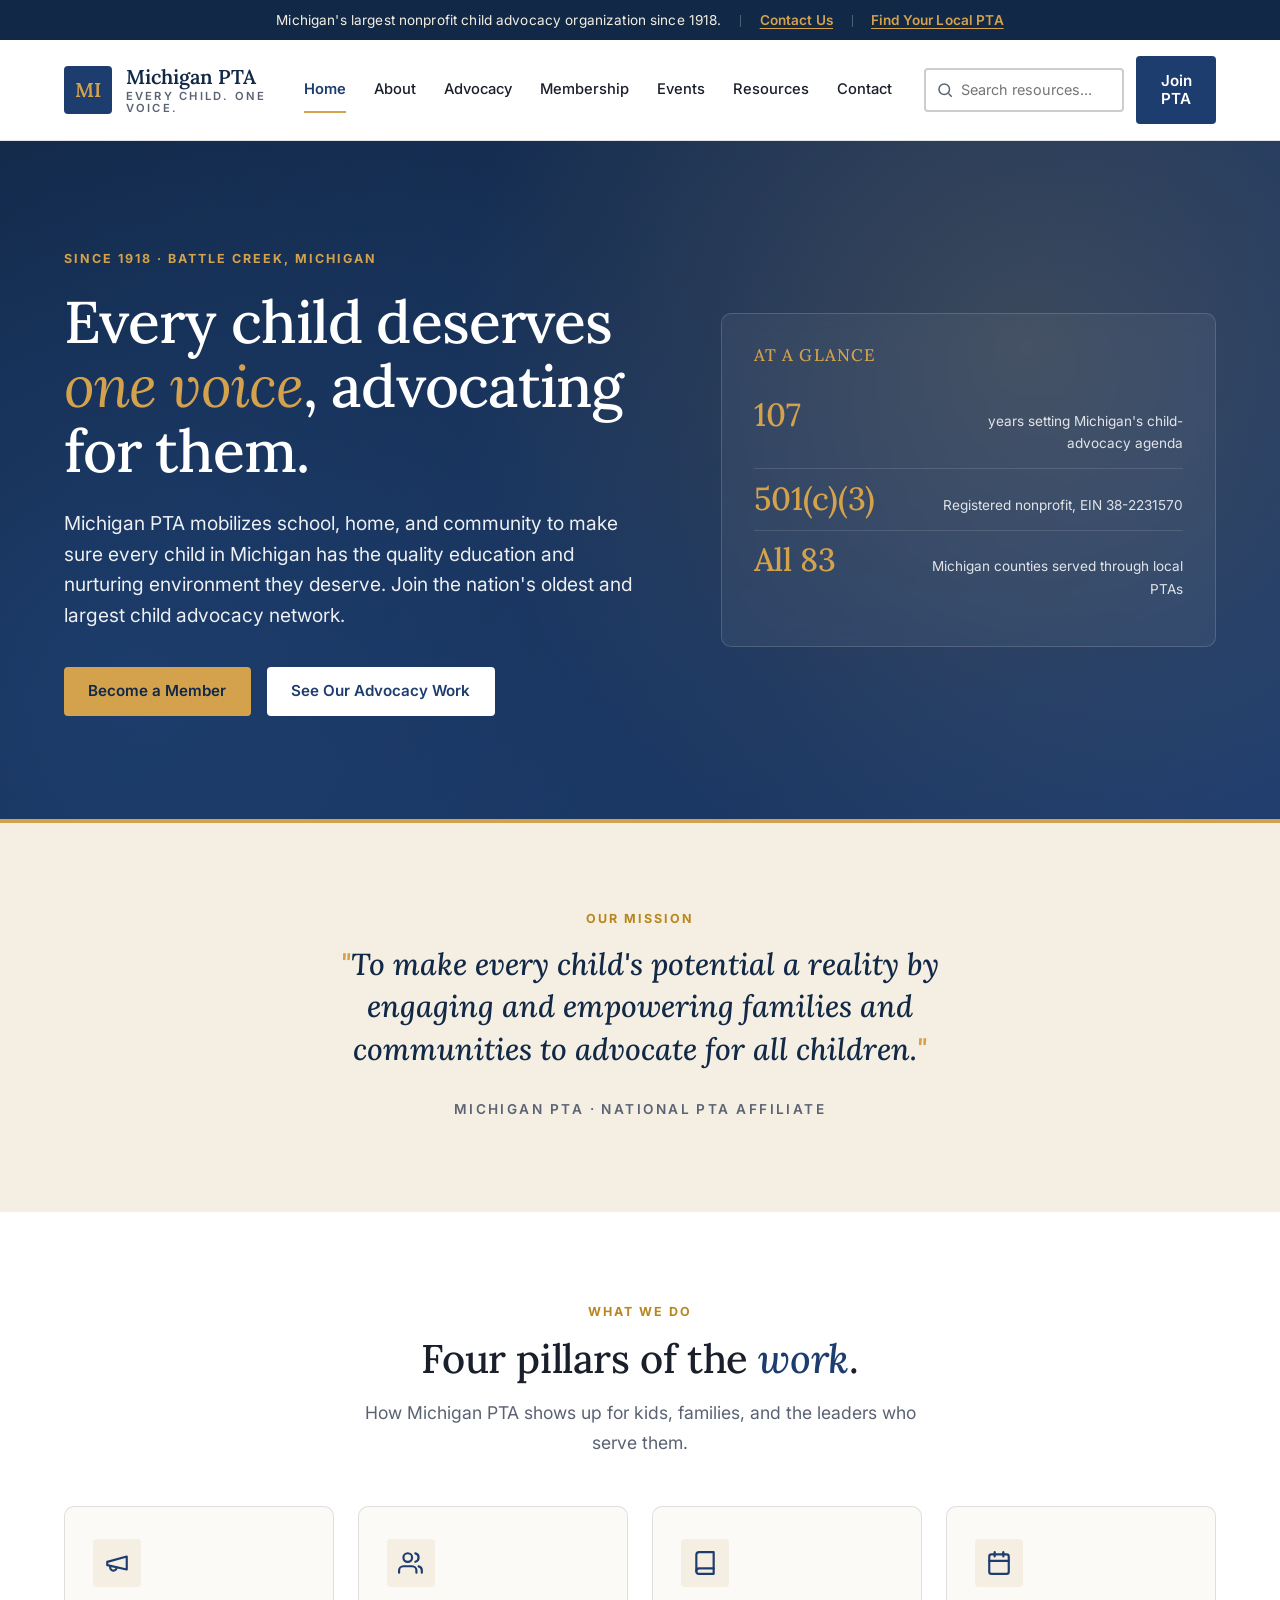
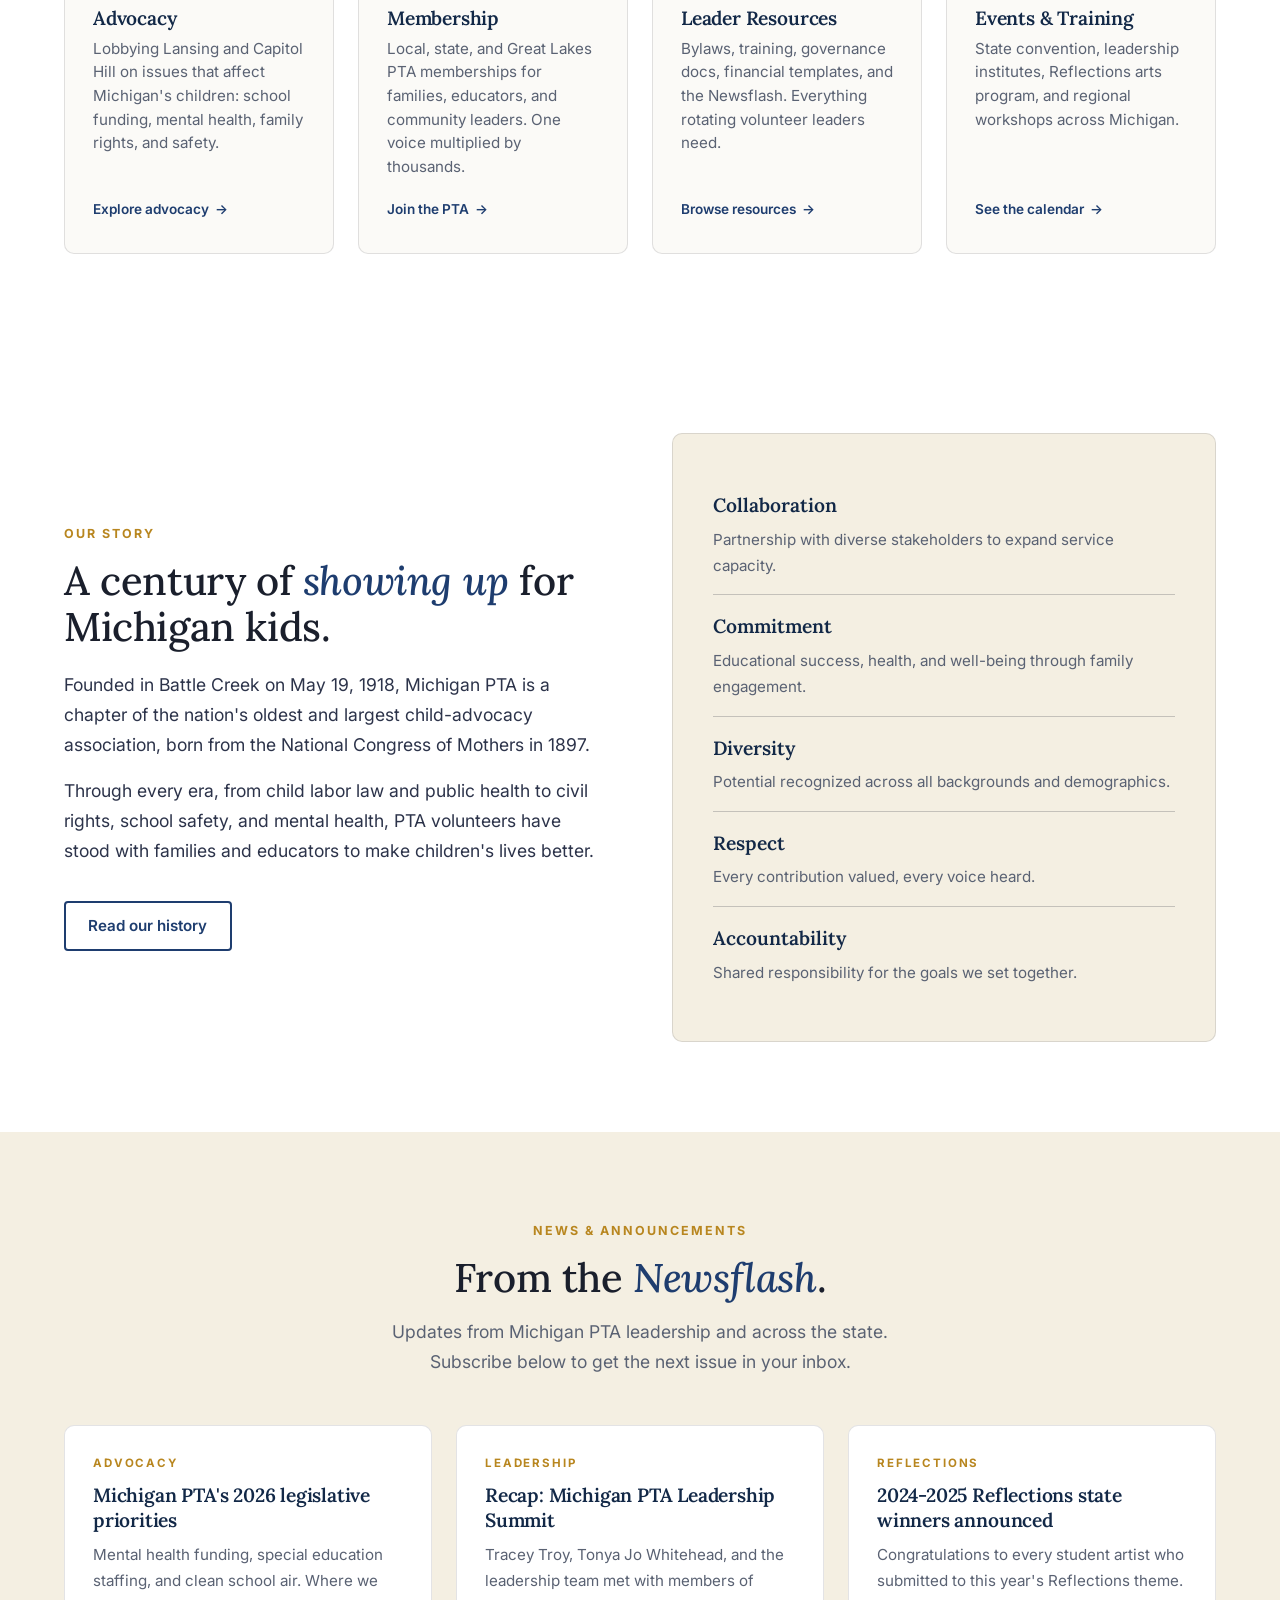
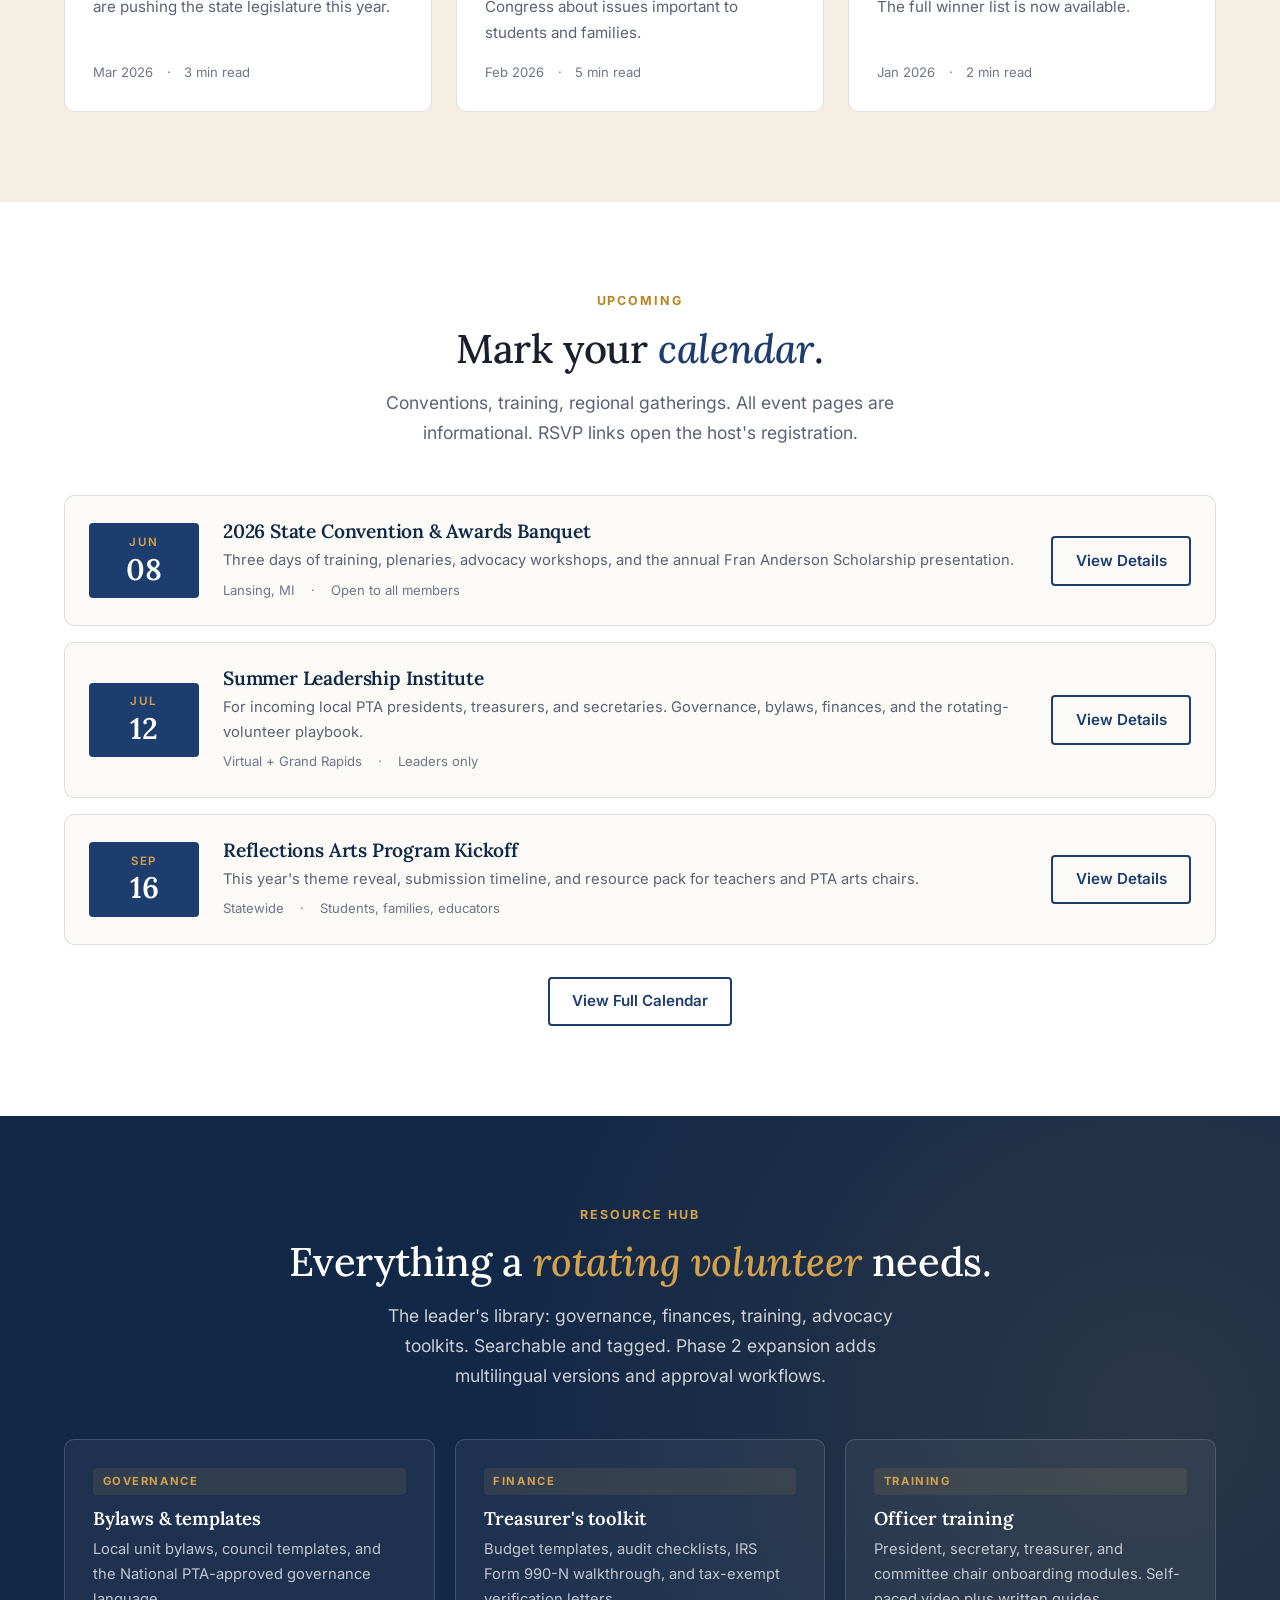
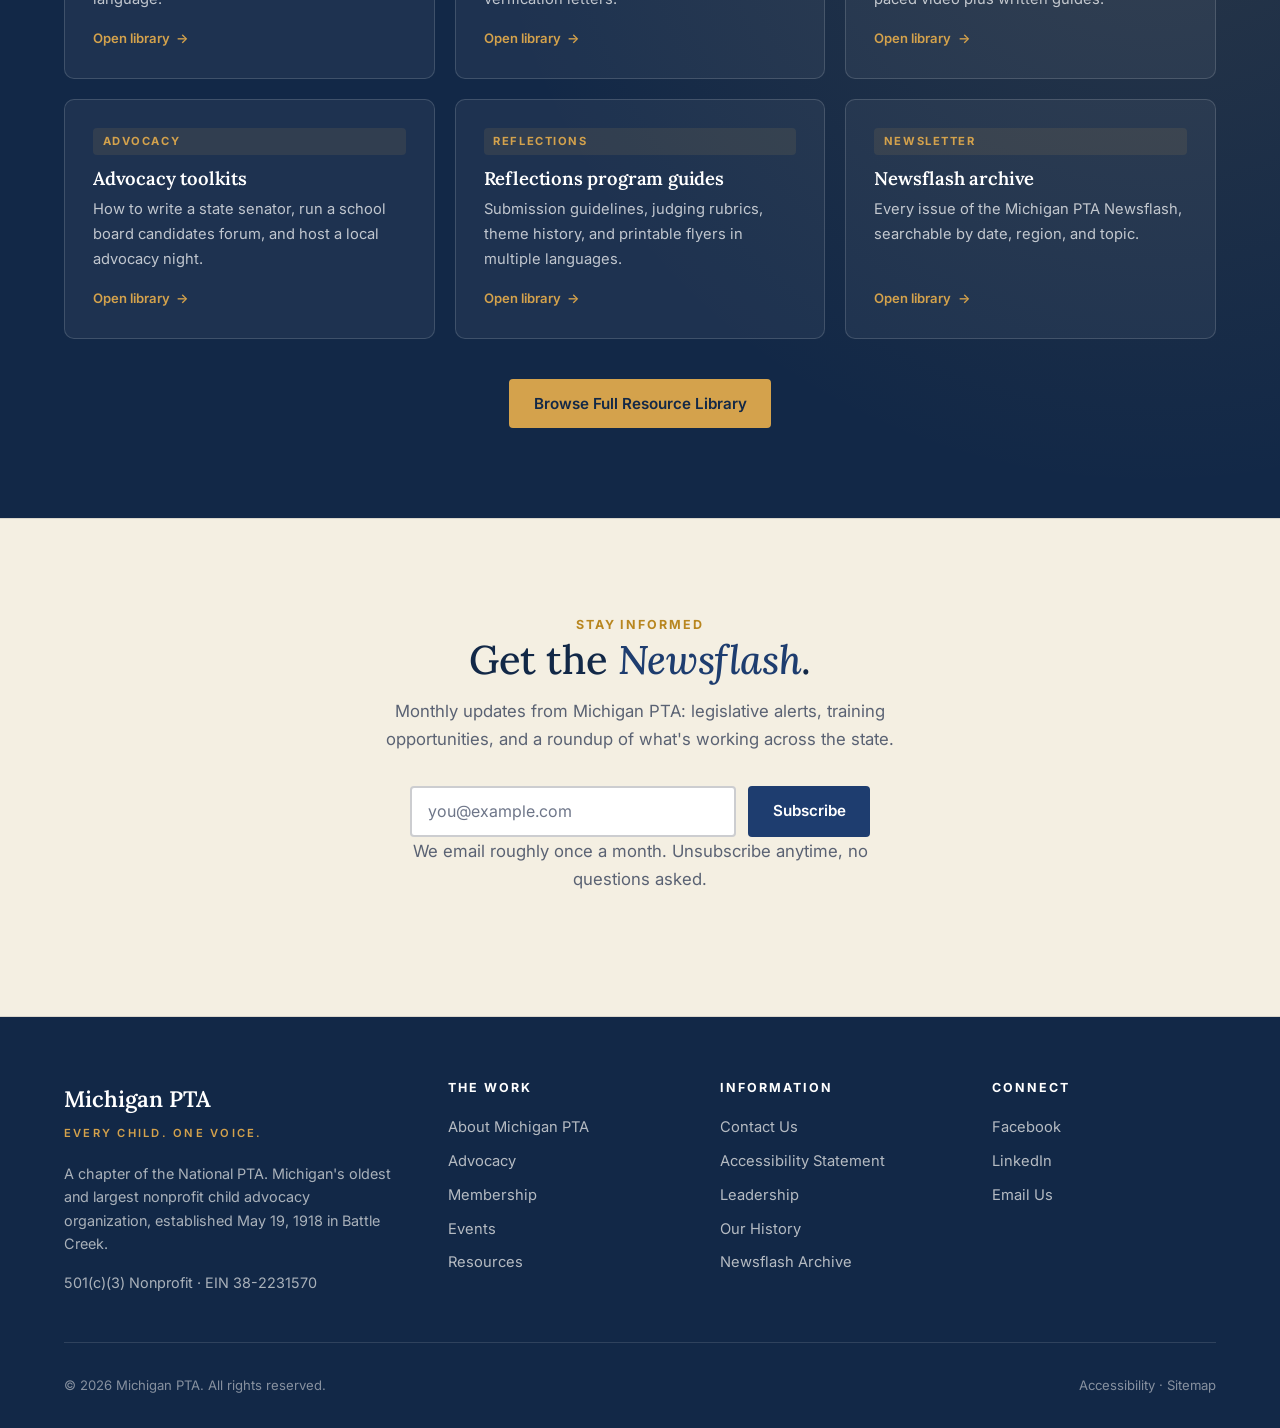
==== commit 16a966cd: "Remove all em/en dashes; rewrite PROPOSAL with email + LinkedIn DM + clean Q&A" ====
--- a/index.html
+++ b/index.html
@@ -18,7 +18,7 @@
 <meta property="og:image" content="https://michigan-pta-preview.vercel.app/img/og-image.svg" />
 <meta property="og:image:width" content="1200" />
 <meta property="og:image:height" content="630" />
-<meta property="og:image:alt" content="Michigan PTA — Every Child. One Voice. Since 1918." />
+<meta property="og:image:alt" content="Michigan PTA. Every Child. One Voice. Since 1918." />
 <meta name="twitter:card" content="summary_large_image" />
 <meta name="twitter:title" content="Michigan PTA | Every Child. One Voice." />
 <meta name="twitter:description" content="Michigan's largest nonprofit child advocacy organization since 1918." />
@@ -155,7 +155,7 @@
           <svg viewBox="0 0 24 24" fill="none" stroke="currentColor" stroke-width="2" stroke-linecap="round" stroke-linejoin="round"><path d="M3 11l18-5v12L3 14v-3z"/><path d="M11.6 16.8a3 3 0 1 1-5.8-1.6"/></svg>
         </span>
         <h3>Advocacy</h3>
-        <p>Lobbying Lansing and Capitol Hill on issues that affect Michigan's children — school funding, mental health, family rights, and safety.</p>
+        <p>Lobbying Lansing and Capitol Hill on issues that affect Michigan's children: school funding, mental health, family rights, and safety.</p>
         <span class="pillar-link">Explore advocacy</span>
       </a>
       <a href="/membership/" class="pillar">
@@ -191,7 +191,7 @@
         <span class="eyebrow">Our story</span>
         <h2 id="story-heading">A century of <em>showing up</em> for Michigan kids.</h2>
         <p>Founded in Battle Creek on May 19, 1918, Michigan PTA is a chapter of the nation's oldest and largest child-advocacy association, born from the National Congress of Mothers in 1897.</p>
-        <p>Through every era — child labor law, public health, civil rights, school safety, mental health — PTA volunteers have stood with families and educators to make children's lives better.</p>
+        <p>Through every era, from child labor law and public health to civil rights, school safety, and mental health, PTA volunteers have stood with families and educators to make children's lives better.</p>
         <a href="/about/" class="btn btn-outline">Read our history</a>
       </div>
       <div class="split-media" aria-hidden="true">
--- a/css/style.css
+++ b/css/style.css
@@ -1,4 +1,4 @@
-/* Michigan PTA — accessible nonprofit theme
+/* Michigan PTA. Accessible nonprofit theme.
    Built to WCAG 2.1 AA. All text contrast ≥ 4.5:1, focus rings always visible,
    touch targets ≥ 44px, prefers-reduced-motion honored.
 */
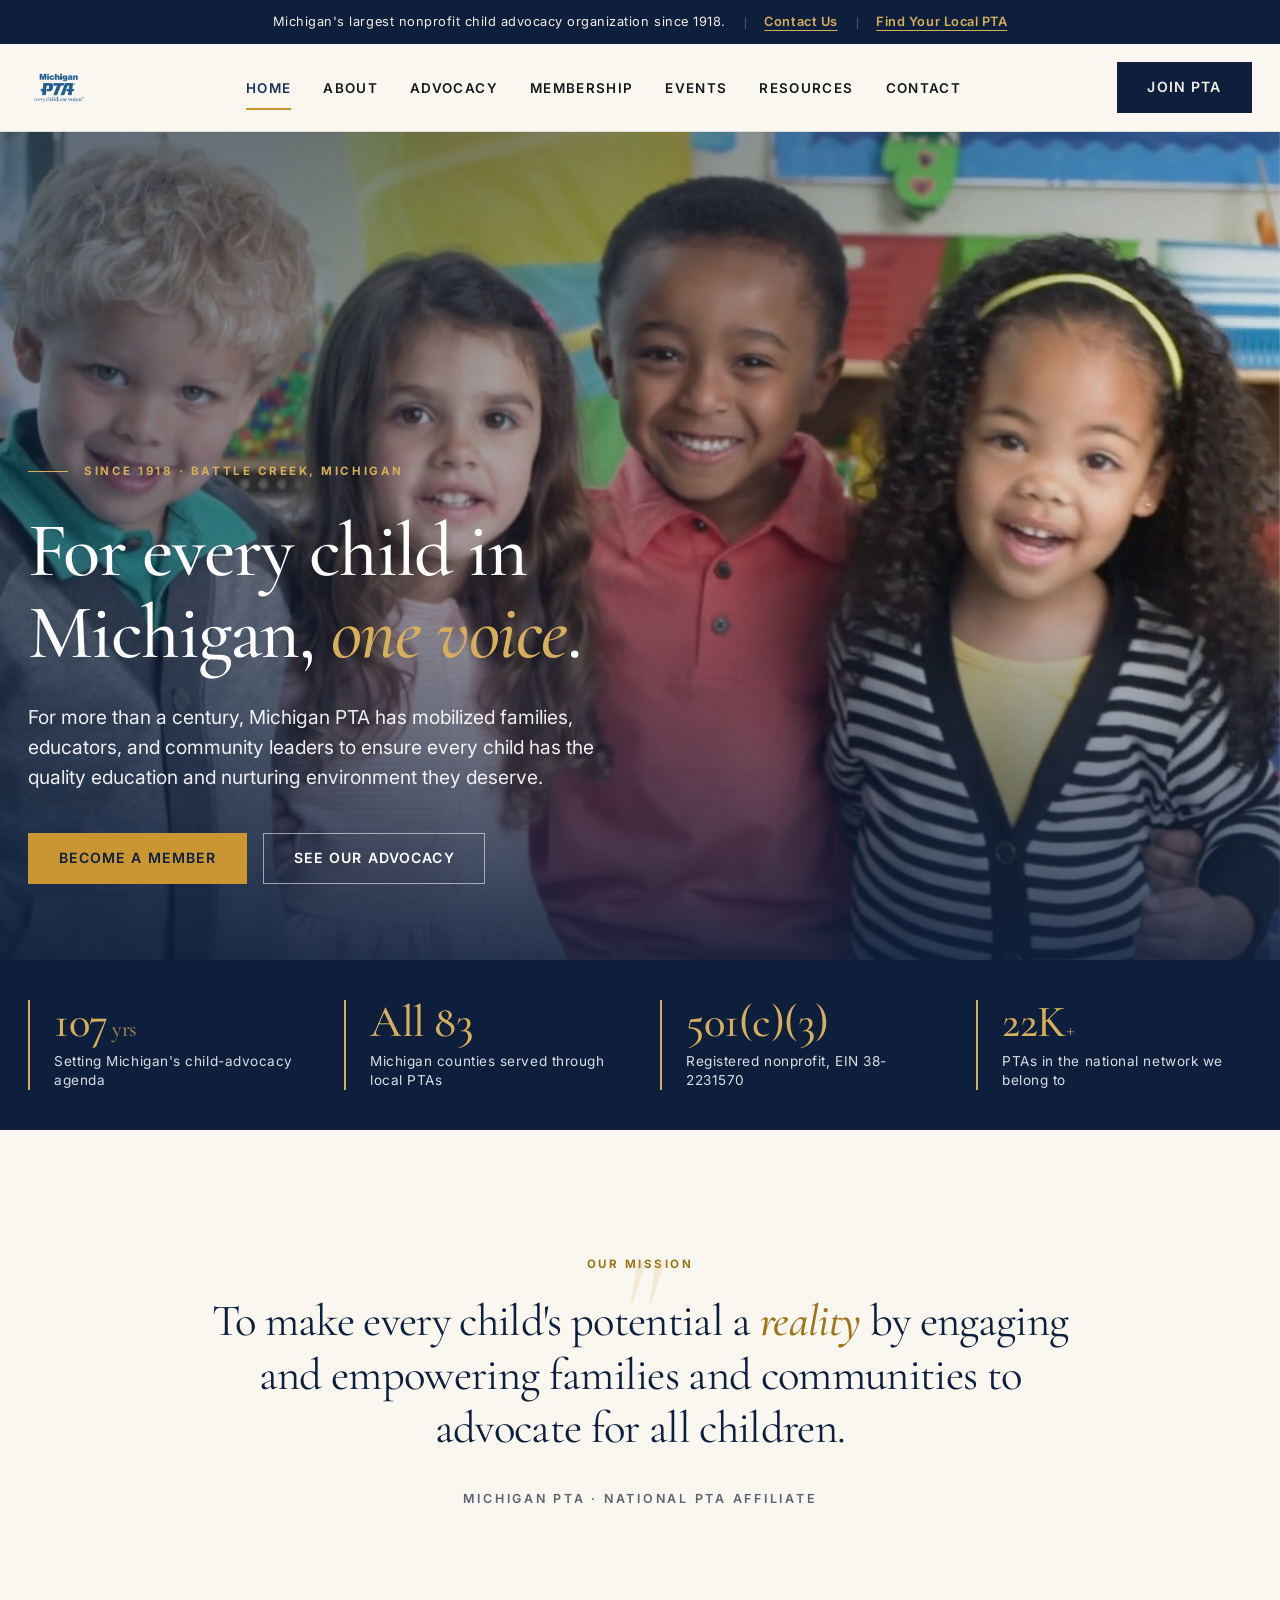
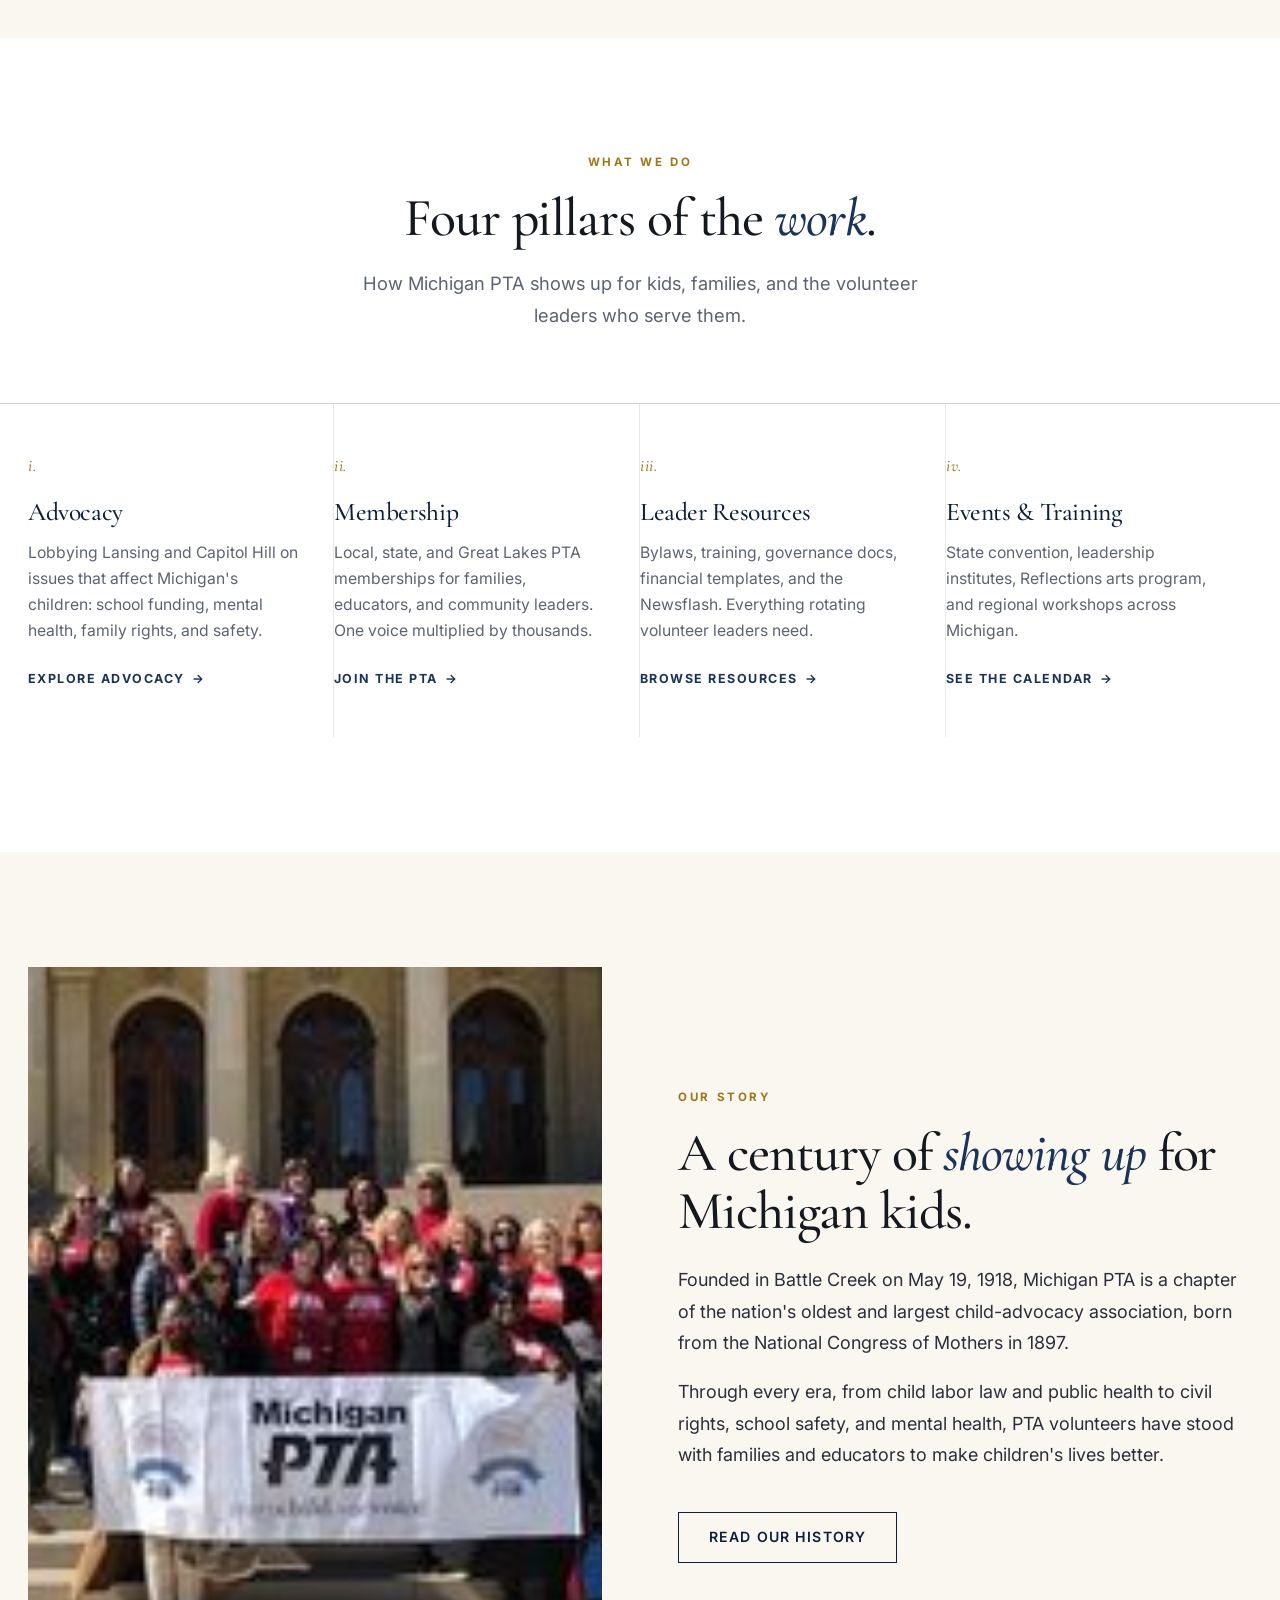
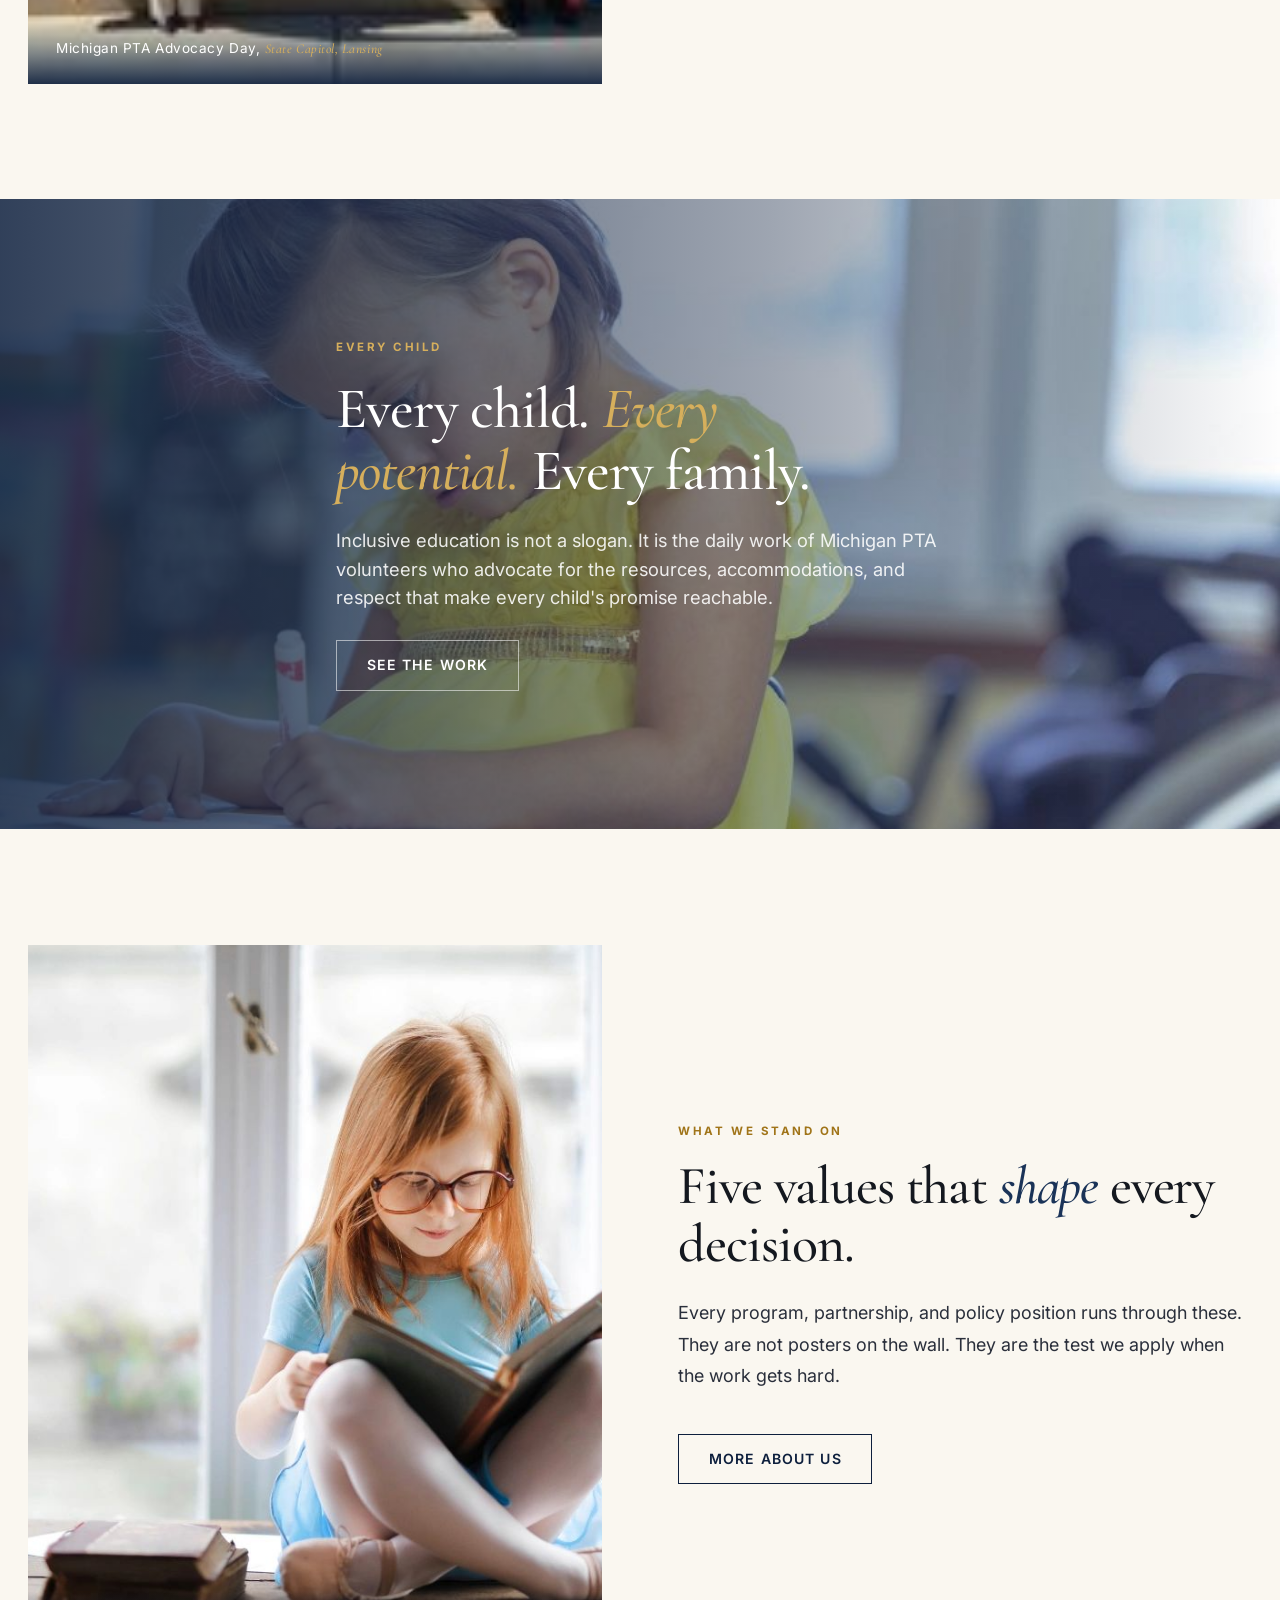
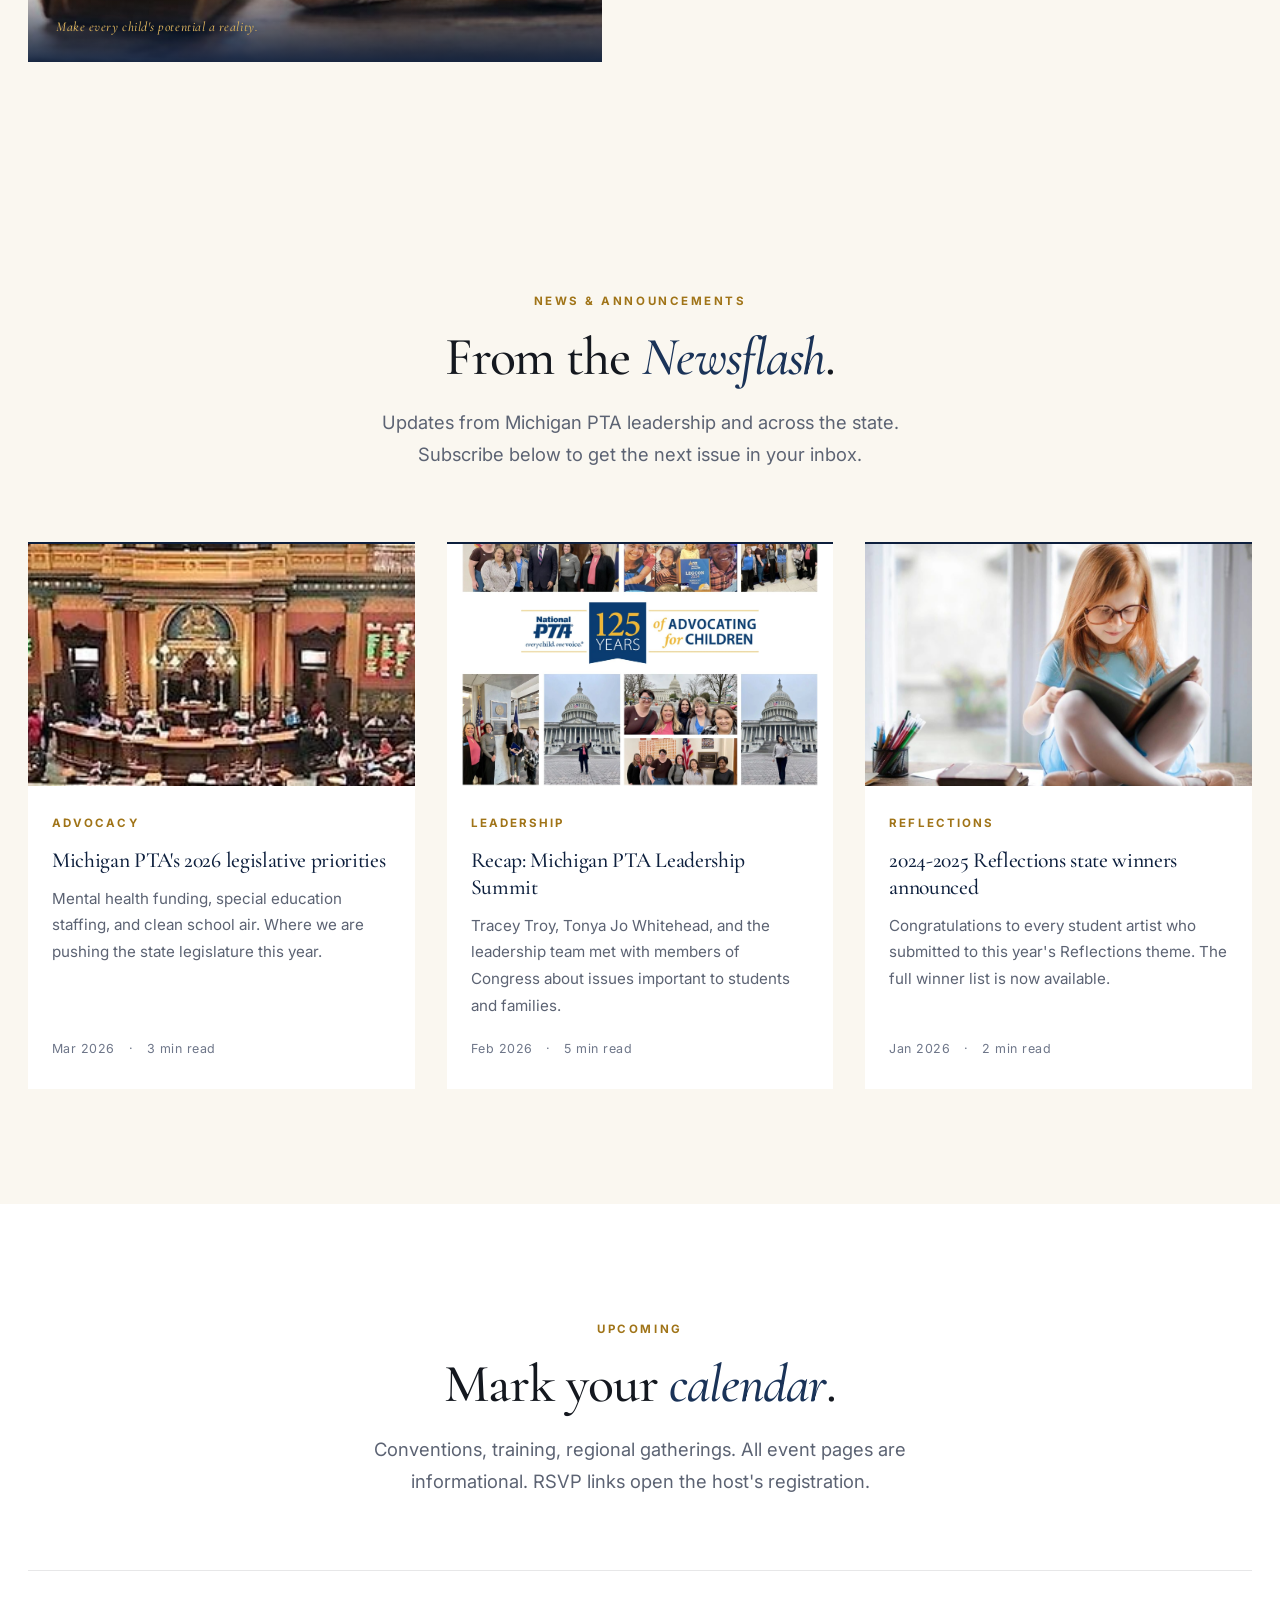
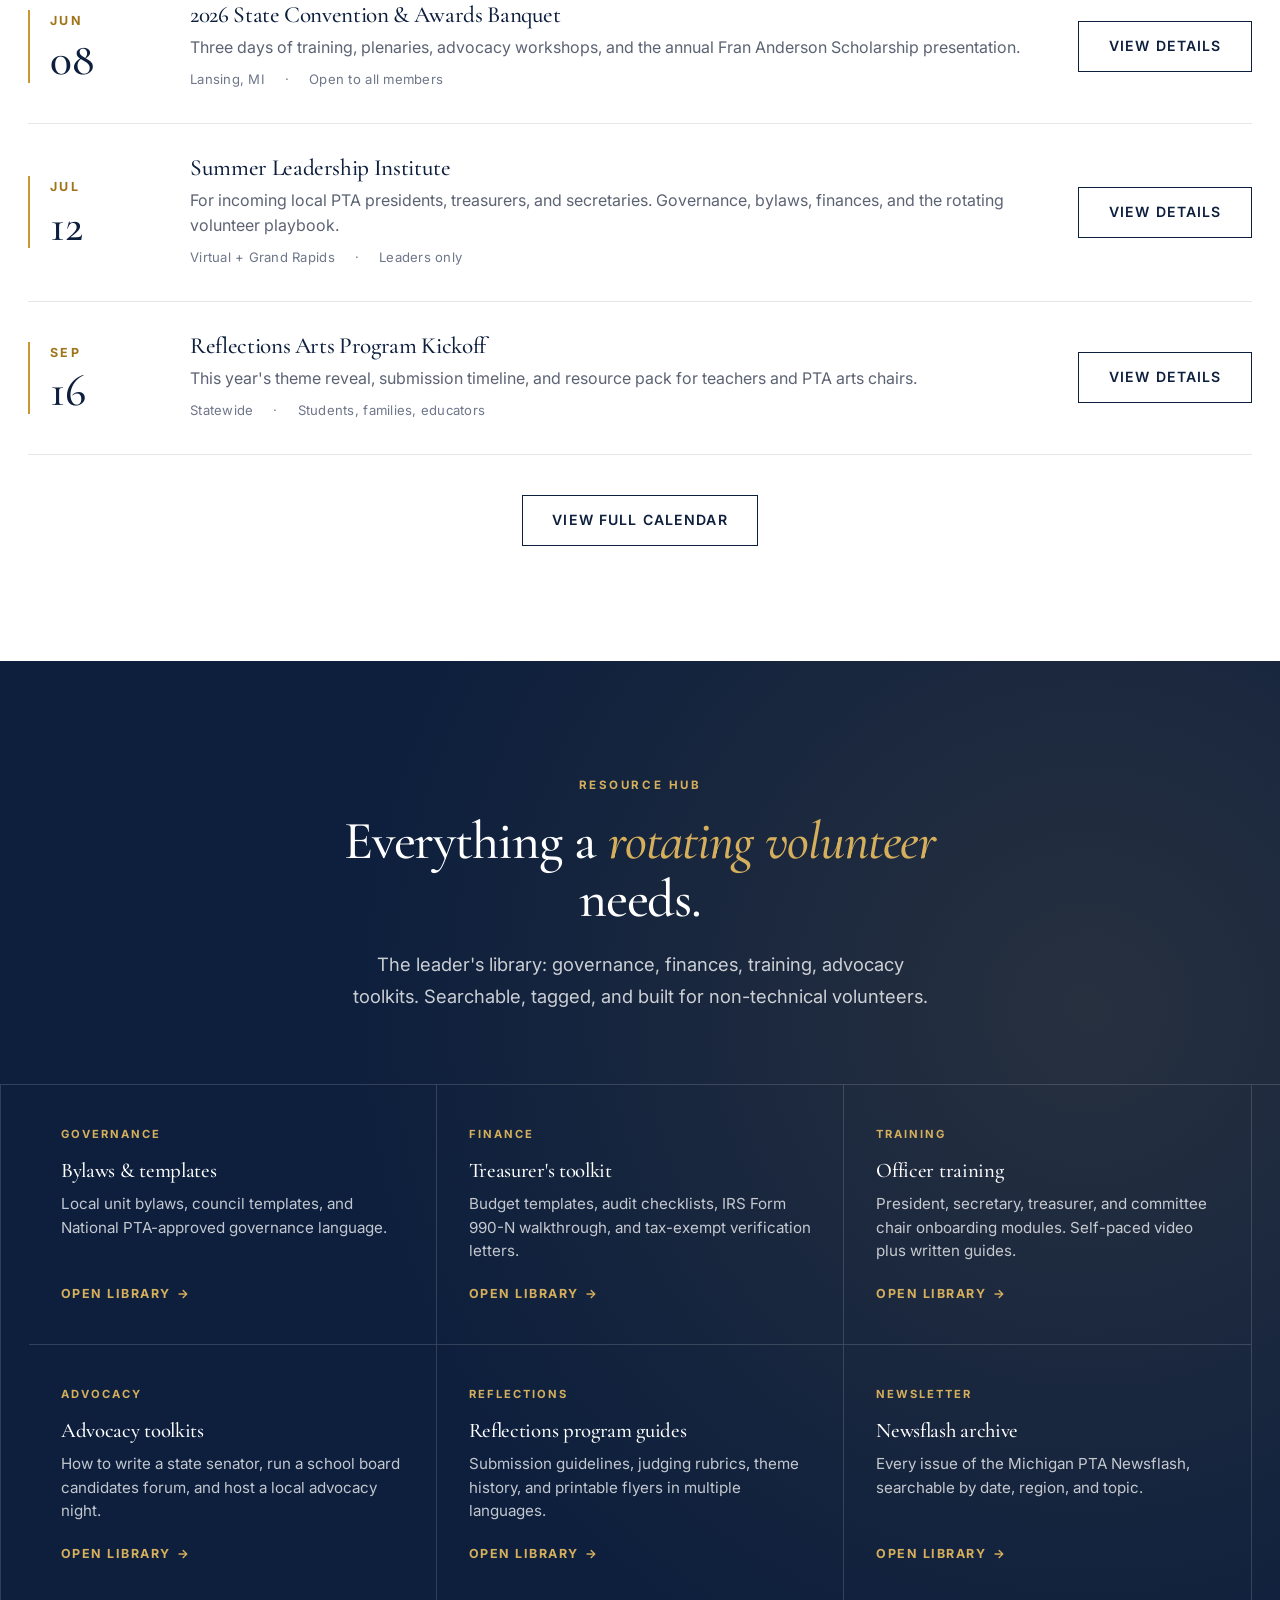
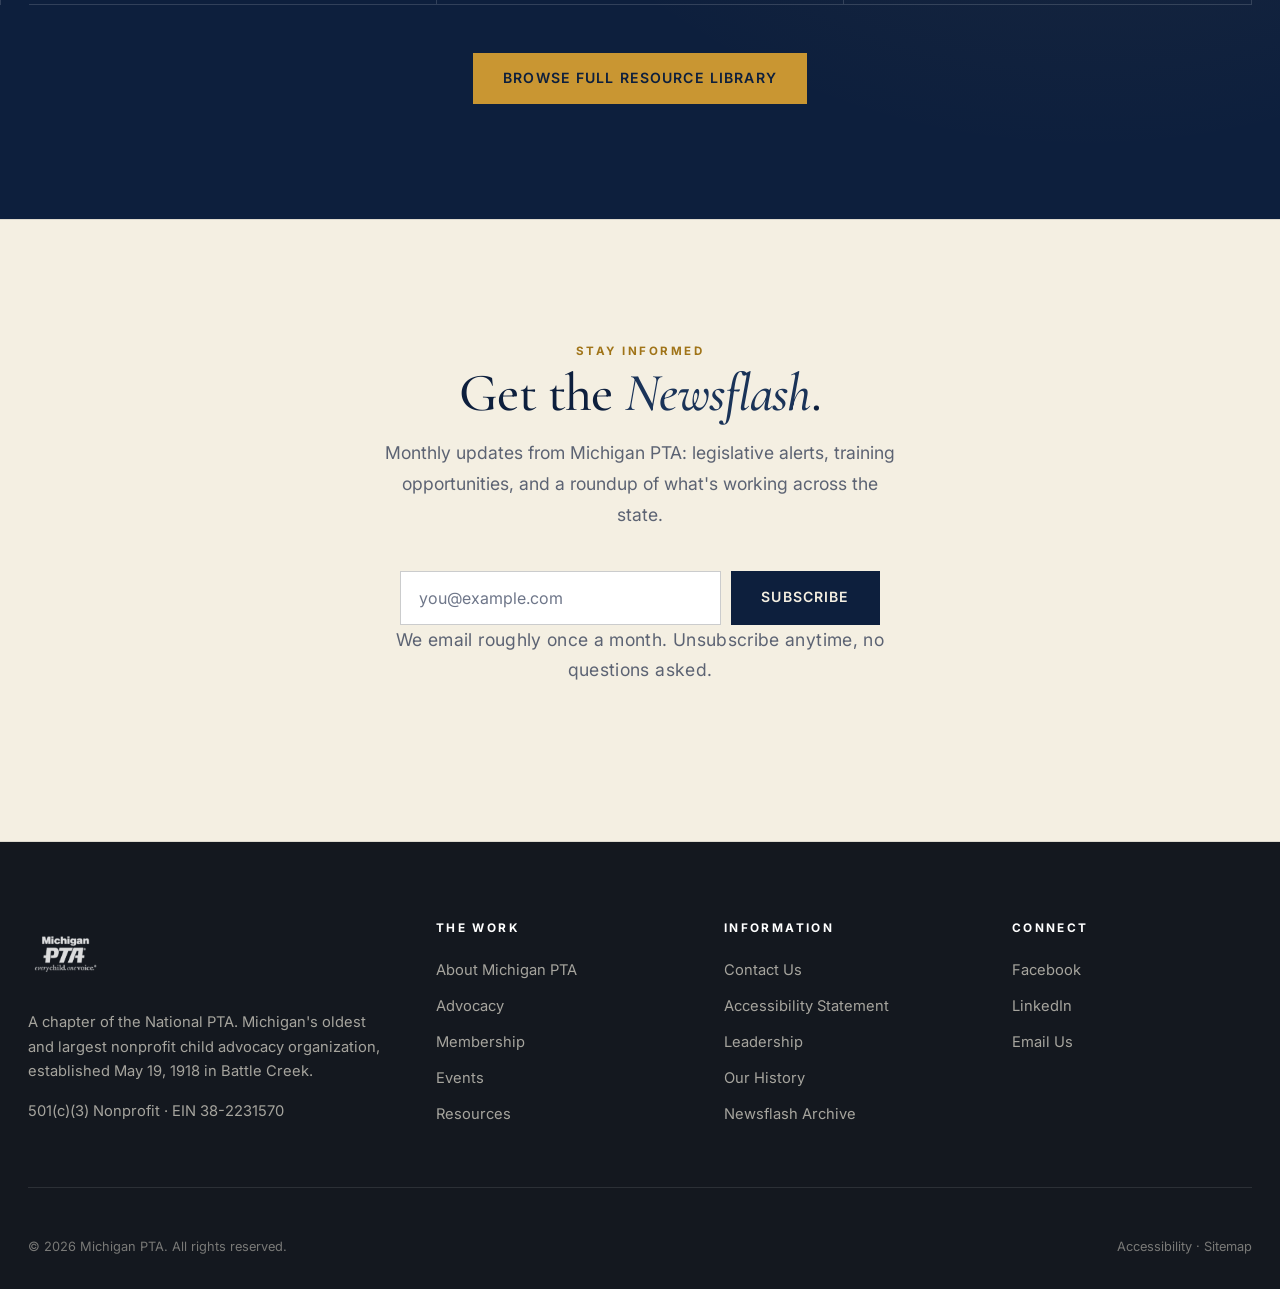
==== commit 3246d857: "Premium editorial overhaul: real Michigan PTA logo + hero photo + Cormorant Garamond + cinematic ful" ====
--- a/index.html
+++ b/index.html
@@ -3,33 +3,33 @@
 <head>
 <meta charset="UTF-8" />
 <meta name="viewport" content="width=device-width, initial-scale=1, viewport-fit=cover" />
-<meta name="theme-color" content="#1E3D6F" />
+<meta name="theme-color" content="#0D1F3D" />
 <title>Michigan PTA | Every Child. One Voice. | Michigan's Largest Child Advocacy Nonprofit Since 1918</title>
 <meta name="description" content="Michigan PTA mobilizes school, home, and community to ensure quality education and a nurturing environment for every child. Membership, advocacy, resources, and events for PTA leaders and families across Michigan." />
 <meta name="robots" content="index, follow" />
 <link rel="canonical" href="https://michigan-pta-preview.vercel.app/" />
 
-<!-- Open Graph / Twitter -->
 <meta property="og:type" content="website" />
 <meta property="og:site_name" content="Michigan PTA" />
 <meta property="og:title" content="Michigan PTA | Every Child. One Voice." />
 <meta property="og:description" content="Michigan's largest nonprofit child advocacy organization. Membership, advocacy, resources, and events for PTA leaders and families across Michigan." />
 <meta property="og:url" content="https://michigan-pta-preview.vercel.app/" />
-<meta property="og:image" content="https://michigan-pta-preview.vercel.app/img/og-image.svg" />
-<meta property="og:image:width" content="1200" />
-<meta property="og:image:height" content="630" />
-<meta property="og:image:alt" content="Michigan PTA. Every Child. One Voice. Since 1918." />
+<meta property="og:image" content="https://michigan-pta-preview.vercel.app/img/hero-kids.jpg" />
+<meta property="og:image:width" content="1920" />
+<meta property="og:image:height" content="1080" />
+<meta property="og:image:alt" content="Four children of diverse backgrounds smiling together in a classroom." />
 <meta name="twitter:card" content="summary_large_image" />
 <meta name="twitter:title" content="Michigan PTA | Every Child. One Voice." />
 <meta name="twitter:description" content="Michigan's largest nonprofit child advocacy organization since 1918." />
-<meta name="twitter:image" content="https://michigan-pta-preview.vercel.app/img/og-image.svg" />
+<meta name="twitter:image" content="https://michigan-pta-preview.vercel.app/img/hero-kids.jpg" />
 
 <link rel="manifest" href="/manifest.json" />
-<link rel="icon" type="image/svg+xml" href="/img/favicon.svg" />
+<link rel="icon" type="image/png" href="/img/logo-mark.png" />
+<link rel="apple-touch-icon" href="/img/logo-mark.png" />
 
 <link rel="preconnect" href="https://fonts.googleapis.com" />
 <link rel="preconnect" href="https://fonts.gstatic.com" crossorigin />
-<link rel="stylesheet" href="https://fonts.googleapis.com/css2?family=Lora:ital,wght@0,400;0,500;0,600;0,700;1,400;1,500&family=Inter:wght@400;500;600;700&display=swap" />
+<link rel="stylesheet" href="https://fonts.googleapis.com/css2?family=Cormorant+Garamond:ital,wght@0,400;0,500;0,600;0,700;1,400;1,500;1,600&family=Lora:ital,wght@0,400;0,500;0,600;0,700&family=Inter:wght@400;500;600;700&display=swap" />
 <link rel="stylesheet" href="/css/style.css" />
 
 <script type="application/ld+json">
@@ -39,7 +39,7 @@
   "name": "Michigan PTA",
   "alternateName": "Michigan Parent Teacher Association",
   "url": "https://michigan-pta-preview.vercel.app/",
-  "logo": "https://michigan-pta-preview.vercel.app/img/og-image.svg",
+  "logo": "https://michigan-pta-preview.vercel.app/img/logo-mark.png",
   "description": "Michigan PTA mobilizes school, home, and community to ensure quality education and a nurturing environment for every child. Founded in Battle Creek, Michigan, May 19, 1918.",
   "foundingDate": "1918-05-19",
   "foundingLocation": "Battle Creek, Michigan, USA",
@@ -75,11 +75,7 @@
 <header class="header" id="header">
   <div class="header-inner">
     <a href="/" class="brand" aria-label="Michigan PTA home">
-      <span class="brand-mark" aria-hidden="true">MI</span>
-      <span class="brand-text">
-        <span class="brand-name">Michigan PTA</span>
-        <span class="brand-sub">Every Child. One Voice.</span>
-      </span>
+      <span class="brand-mark"><img src="/img/logo-mark.png" alt="Michigan PTA. Every child. One voice." /></span>
     </a>
     <nav aria-label="Primary">
       <ul class="nav-links">
@@ -93,10 +89,6 @@
       </ul>
     </nav>
     <div class="header-cta">
-      <form role="search" class="search-form" action="/search" method="get">
-        <label for="header-search" class="sr-only" style="position:absolute;width:1px;height:1px;padding:0;margin:-1px;overflow:hidden;clip:rect(0,0,0,0);border:0;">Search Michigan PTA</label>
-        <input id="header-search" name="q" class="search-input" type="search" placeholder="Search resources..." autocomplete="off" />
-      </form>
       <a href="/membership/" class="btn btn-primary">Join PTA</a>
     </div>
     <button class="nav-toggle" type="button" aria-expanded="false" aria-controls="header" aria-label="Toggle navigation menu">
@@ -107,39 +99,46 @@
 
 <main id="main">
   <section class="hero" aria-labelledby="hero-heading">
-    <div class="hero-grid">
-      <div class="hero-content">
-        <span class="eyebrow">Since 1918 · Battle Creek, Michigan</span>
-        <h1 id="hero-heading">Every child deserves <em>one voice</em>, advocating for them.</h1>
-        <p class="hero-lede">Michigan PTA mobilizes school, home, and community to make sure every child in Michigan has the quality education and nurturing environment they deserve. Join the nation's oldest and largest child advocacy network.</p>
-        <div class="hero-ctas">
-          <a href="/membership/" class="btn btn-gold">Become a Member</a>
-          <a href="/advocacy/" class="btn btn-light">See Our Advocacy Work</a>
-        </div>
-      </div>
-      <aside class="hero-stats" aria-label="Michigan PTA at a glance">
-        <h2>At a glance</h2>
-        <div class="stat-row">
-          <span class="stat-num">107</span>
-          <span class="stat-label">years setting Michigan's child-advocacy agenda</span>
-        </div>
-        <div class="stat-row">
-          <span class="stat-num">501(c)(3)</span>
-          <span class="stat-label">Registered nonprofit, EIN 38-2231570</span>
-        </div>
-        <div class="stat-row">
-          <span class="stat-num">All 83</span>
-          <span class="stat-label">Michigan counties served through local PTAs</span>
-        </div>
-      </aside>
+    <div class="hero-bg">
+      <img src="/img/hero-kids.jpg" alt="Four children of diverse backgrounds, smiling together in a Michigan classroom." />
+    </div>
+    <div class="hero-content">
+      <span class="eyebrow">Since 1918 · Battle Creek, Michigan</span>
+      <h1 id="hero-heading">For every child in Michigan, <em>one voice</em>.</h1>
+      <p class="hero-lede">For more than a century, Michigan PTA has mobilized families, educators, and community leaders to ensure every child has the quality education and nurturing environment they deserve.</p>
+      <div class="hero-ctas">
+        <a href="/membership/" class="btn btn-gold">Become a Member</a>
+        <a href="/advocacy/" class="btn btn-light">See Our Advocacy</a>
+      </div>
+    </div>
+  </section>
+
+  <section class="stat-band" aria-label="Michigan PTA at a glance">
+    <div class="stat-band-grid">
+      <div class="stat">
+        <div class="stat-num">107<span style="font-size: 0.5em; opacity: 0.7;"> yrs</span></div>
+        <div class="stat-label">Setting Michigan's child-advocacy agenda</div>
+      </div>
+      <div class="stat">
+        <div class="stat-num">All 83</div>
+        <div class="stat-label">Michigan counties served through local PTAs</div>
+      </div>
+      <div class="stat">
+        <div class="stat-num">501(c)(3)</div>
+        <div class="stat-label">Registered nonprofit, EIN 38-2231570</div>
+      </div>
+      <div class="stat">
+        <div class="stat-num">22K<span style="font-size: 0.5em; opacity: 0.7;">+</span></div>
+        <div class="stat-label">PTAs in the national network we belong to</div>
+      </div>
     </div>
   </section>
 
   <section class="mission" aria-labelledby="mission-heading">
     <div class="mission-inner">
       <h2 id="mission-heading" class="eyebrow">Our mission</h2>
-      <blockquote>To make every child's potential a reality by engaging and empowering families and communities to advocate for all children.</blockquote>
-      <cite>Michigan PTA · National PTA Affiliate</cite>
+      <p class="mission-quote">To make every child's potential a <em>reality</em> by engaging and empowering families and communities to advocate for all children.</p>
+      <p class="mission-attr">Michigan PTA · National PTA Affiliate</p>
     </div>
   </section>
 
@@ -147,37 +146,29 @@
     <div class="section-head">
       <span class="eyebrow">What we do</span>
       <h2 id="pillars-heading">Four pillars of the <em>work</em>.</h2>
-      <p>How Michigan PTA shows up for kids, families, and the leaders who serve them.</p>
+      <p>How Michigan PTA shows up for kids, families, and the volunteer leaders who serve them.</p>
     </div>
     <div class="pillars-grid">
-      <a href="/advocacy/" class="pillar">
-        <span class="pillar-icon" aria-hidden="true">
-          <svg viewBox="0 0 24 24" fill="none" stroke="currentColor" stroke-width="2" stroke-linecap="round" stroke-linejoin="round"><path d="M3 11l18-5v12L3 14v-3z"/><path d="M11.6 16.8a3 3 0 1 1-5.8-1.6"/></svg>
-        </span>
+      <a href="/advocacy/" class="pillar reveal">
+        <div class="pillar-num">i.</div>
         <h3>Advocacy</h3>
         <p>Lobbying Lansing and Capitol Hill on issues that affect Michigan's children: school funding, mental health, family rights, and safety.</p>
         <span class="pillar-link">Explore advocacy</span>
       </a>
-      <a href="/membership/" class="pillar">
-        <span class="pillar-icon" aria-hidden="true">
-          <svg viewBox="0 0 24 24" fill="none" stroke="currentColor" stroke-width="2" stroke-linecap="round" stroke-linejoin="round"><path d="M17 21v-2a4 4 0 0 0-4-4H5a4 4 0 0 0-4 4v2"/><circle cx="9" cy="7" r="4"/><path d="M22 21v-2a4 4 0 0 0-3-3.87"/><path d="M16 3.13a4 4 0 0 1 0 7.75"/></svg>
-        </span>
+      <a href="/membership/" class="pillar reveal reveal-d1">
+        <div class="pillar-num">ii.</div>
         <h3>Membership</h3>
         <p>Local, state, and Great Lakes PTA memberships for families, educators, and community leaders. One voice multiplied by thousands.</p>
         <span class="pillar-link">Join the PTA</span>
       </a>
-      <a href="/resources/" class="pillar">
-        <span class="pillar-icon" aria-hidden="true">
-          <svg viewBox="0 0 24 24" fill="none" stroke="currentColor" stroke-width="2" stroke-linecap="round" stroke-linejoin="round"><path d="M4 19.5A2.5 2.5 0 0 1 6.5 17H20"/><path d="M6.5 2H20v20H6.5A2.5 2.5 0 0 1 4 19.5v-15A2.5 2.5 0 0 1 6.5 2z"/></svg>
-        </span>
+      <a href="/resources/" class="pillar reveal reveal-d2">
+        <div class="pillar-num">iii.</div>
         <h3>Leader Resources</h3>
         <p>Bylaws, training, governance docs, financial templates, and the Newsflash. Everything rotating volunteer leaders need.</p>
         <span class="pillar-link">Browse resources</span>
       </a>
-      <a href="/events/" class="pillar">
-        <span class="pillar-icon" aria-hidden="true">
-          <svg viewBox="0 0 24 24" fill="none" stroke="currentColor" stroke-width="2" stroke-linecap="round" stroke-linejoin="round"><rect x="3" y="4" width="18" height="18" rx="2"/><line x1="16" y1="2" x2="16" y2="6"/><line x1="8" y1="2" x2="8" y2="6"/><line x1="3" y1="10" x2="21" y2="10"/></svg>
-        </span>
+      <a href="/events/" class="pillar reveal reveal-d3">
+        <div class="pillar-num">iv.</div>
         <h3>Events &amp; Training</h3>
         <p>State convention, leadership institutes, Reflections arts program, and regional workshops across Michigan.</p>
         <span class="pillar-link">See the calendar</span>
@@ -187,21 +178,45 @@
 
   <section class="split" aria-labelledby="story-heading">
     <div class="split-grid">
-      <div class="split-text">
+      <div class="split-media reveal">
+        <img src="/img/advocacy-day-capitol.jpg" alt="Michigan PTA members standing on the Michigan State Capitol steps holding the Michigan PTA banner." />
+        <div class="split-media-caption">Michigan PTA Advocacy Day, <span class="em-serif">State Capitol, Lansing</span></div>
+      </div>
+      <div class="split-text reveal reveal-d1">
         <span class="eyebrow">Our story</span>
-        <h2 id="story-heading">A century of <em>showing up</em> for Michigan kids.</h2>
+        <h2>A century of <em>showing up</em> for Michigan kids.</h2>
         <p>Founded in Battle Creek on May 19, 1918, Michigan PTA is a chapter of the nation's oldest and largest child-advocacy association, born from the National Congress of Mothers in 1897.</p>
         <p>Through every era, from child labor law and public health to civil rights, school safety, and mental health, PTA volunteers have stood with families and educators to make children's lives better.</p>
         <a href="/about/" class="btn btn-outline">Read our history</a>
       </div>
-      <div class="split-media" aria-hidden="true">
-        <ul class="values-list">
-          <li><strong>Collaboration</strong><span>Partnership with diverse stakeholders to expand service capacity.</span></li>
-          <li><strong>Commitment</strong><span>Educational success, health, and well-being through family engagement.</span></li>
-          <li><strong>Diversity</strong><span>Potential recognized across all backgrounds and demographics.</span></li>
-          <li><strong>Respect</strong><span>Every contribution valued, every voice heard.</span></li>
-          <li><strong>Accountability</strong><span>Shared responsibility for the goals we set together.</span></li>
-        </ul>
+    </div>
+  </section>
+
+  <section class="image-moment" aria-labelledby="moment-heading">
+    <div class="image-moment-bg">
+      <img src="/img/girl-drawing.png" alt="A young girl with Down syndrome focused on drawing at a classroom desk, with her wheelchair beside her." />
+    </div>
+    <div class="image-moment-content">
+      <div class="inner">
+        <span class="eyebrow">Every child</span>
+        <h2 id="moment-heading">Every child. <em>Every potential.</em> Every family.</h2>
+        <p>Inclusive education is not a slogan. It is the daily work of Michigan PTA volunteers who advocate for the resources, accommodations, and respect that make every child's promise reachable.</p>
+        <a href="/advocacy/" class="btn btn-light">See the work</a>
+      </div>
+    </div>
+  </section>
+
+  <section class="split split-flip" aria-labelledby="values-heading">
+    <div class="split-grid">
+      <div class="split-text reveal">
+        <span class="eyebrow">What we stand on</span>
+        <h2 id="values-heading">Five values that <em>shape</em> every decision.</h2>
+        <p>Every program, partnership, and policy position runs through these. They are not posters on the wall. They are the test we apply when the work gets hard.</p>
+        <a href="/about/" class="btn btn-outline">More about us</a>
+      </div>
+      <div class="split-media reveal reveal-d1" style="aspect-ratio: 4/5;">
+        <img src="/img/girl-reading.png" alt="A young girl with red hair sitting cross-legged on a windowsill, deeply absorbed in a book." />
+        <div class="split-media-caption"><span class="em-serif">Make every child's potential a reality.</span></div>
       </div>
     </div>
   </section>
@@ -213,7 +228,8 @@
       <p>Updates from Michigan PTA leadership and across the state. Subscribe below to get the next issue in your inbox.</p>
     </div>
     <div class="cards-grid">
-      <a href="/news/legislative-priorities-2026/" class="card">
+      <a href="/news/legislative-priorities-2026/" class="card reveal">
+        <div class="card-img"><img src="/img/state-house.jpg" alt="Interior of the Michigan State House chamber." /></div>
         <div class="card-body">
           <span class="card-tag">Advocacy</span>
           <h3>Michigan PTA's 2026 legislative priorities</h3>
@@ -221,7 +237,8 @@
           <div class="card-meta"><span>Mar 2026</span><span aria-hidden="true">·</span><span>3 min read</span></div>
         </div>
       </a>
-      <a href="/news/leadership-summit-recap/" class="card">
+      <a href="/news/leadership-summit-recap/" class="card reveal reveal-d1">
+        <div class="card-img"><img src="/img/advocacy-collage.png" alt="A collage of Michigan PTA leaders meeting with members of Congress." /></div>
         <div class="card-body">
           <span class="card-tag">Leadership</span>
           <h3>Recap: Michigan PTA Leadership Summit</h3>
@@ -229,7 +246,8 @@
           <div class="card-meta"><span>Feb 2026</span><span aria-hidden="true">·</span><span>5 min read</span></div>
         </div>
       </a>
-      <a href="/news/reflections-state-winners/" class="card">
+      <a href="/news/reflections-state-winners/" class="card reveal reveal-d2">
+        <div class="card-img"><img src="/img/girl-reading.png" alt="A young girl reading by a window." /></div>
         <div class="card-body">
           <span class="card-tag">Reflections</span>
           <h3>2024-2025 Reflections state winners announced</h3>
@@ -247,7 +265,7 @@
       <p>Conventions, training, regional gatherings. All event pages are informational. RSVP links open the host's registration.</p>
     </div>
     <div class="container">
-      <article class="event-row">
+      <article class="event-row reveal">
         <div class="event-date" aria-label="June 8, 2026"><span class="month">Jun</span><span class="day">08</span></div>
         <div class="event-body">
           <h3>2026 State Convention &amp; Awards Banquet</h3>
@@ -256,16 +274,16 @@
         </div>
         <a href="/events/state-convention-2026/" class="btn btn-outline" aria-label="View 2026 State Convention details">View Details</a>
       </article>
-      <article class="event-row">
+      <article class="event-row reveal">
         <div class="event-date" aria-label="July 12, 2026"><span class="month">Jul</span><span class="day">12</span></div>
         <div class="event-body">
           <h3>Summer Leadership Institute</h3>
-          <p>For incoming local PTA presidents, treasurers, and secretaries. Governance, bylaws, finances, and the rotating-volunteer playbook.</p>
+          <p>For incoming local PTA presidents, treasurers, and secretaries. Governance, bylaws, finances, and the rotating volunteer playbook.</p>
           <div class="event-meta"><span>Virtual + Grand Rapids</span><span aria-hidden="true">·</span><span>Leaders only</span></div>
         </div>
         <a href="/events/summer-leadership-institute/" class="btn btn-outline" aria-label="View Summer Leadership Institute details">View Details</a>
       </article>
-      <article class="event-row">
+      <article class="event-row reveal">
         <div class="event-date" aria-label="September 16, 2026"><span class="month">Sep</span><span class="day">16</span></div>
         <div class="event-body">
           <h3>Reflections Arts Program Kickoff</h3>
@@ -274,7 +292,7 @@
         </div>
         <a href="/events/reflections-kickoff/" class="btn btn-outline" aria-label="View Reflections Arts Program kickoff details">View Details</a>
       </article>
-      <div style="text-align: center; margin-top: 2rem;">
+      <div style="text-align: center; margin-top: 2.5rem;">
         <a href="/events/" class="btn btn-outline">View Full Calendar</a>
       </div>
     </div>
@@ -284,13 +302,13 @@
     <div class="section-head">
       <span class="eyebrow">Resource Hub</span>
       <h2 id="resources-heading">Everything a <em>rotating volunteer</em> needs.</h2>
-      <p>The leader's library: governance, finances, training, advocacy toolkits. Searchable and tagged. Phase 2 expansion adds multilingual versions and approval workflows.</p>
+      <p>The leader's library: governance, finances, training, advocacy toolkits. Searchable, tagged, and built for non-technical volunteers.</p>
     </div>
     <div class="resources-grid">
       <a href="/resources/bylaws-templates/" class="resource-card">
         <span class="resource-card-tag">Governance</span>
         <h3>Bylaws &amp; templates</h3>
-        <p>Local unit bylaws, council templates, and the National PTA-approved governance language.</p>
+        <p>Local unit bylaws, council templates, and National PTA-approved governance language.</p>
         <span class="resource-card-link">Open library</span>
       </a>
       <a href="/resources/finance/" class="resource-card">
@@ -335,7 +353,7 @@
       <h2 id="newsletter-heading">Get the <em>Newsflash</em>.</h2>
       <p>Monthly updates from Michigan PTA: legislative alerts, training opportunities, and a roundup of what's working across the state.</p>
       <form class="cta-form" id="newsletterForm" novalidate>
-        <label for="newsletter-email" style="position:absolute;width:1px;height:1px;padding:0;margin:-1px;overflow:hidden;clip:rect(0,0,0,0);border:0;">Email address</label>
+        <label for="newsletter-email" class="sr-only">Email address</label>
         <input id="newsletter-email" name="email" type="email" placeholder="you@example.com" required autocomplete="email" aria-describedby="newsletter-help" />
         <button type="submit" class="btn btn-primary">Subscribe</button>
       </form>
@@ -348,8 +366,7 @@
   <div class="footer-inner">
     <div class="footer-grid">
       <div>
-        <div class="footer-brand">Michigan PTA</div>
-        <div class="footer-brand-sub">Every Child. One Voice.</div>
+        <img src="/img/logo-mark.png" alt="Michigan PTA" class="footer-brand-mark" />
         <p>A chapter of the National PTA. Michigan's oldest and largest nonprofit child advocacy organization, established May 19, 1918 in Battle Creek.</p>
         <p style="margin-top: 1rem;">501(c)(3) Nonprofit · EIN 38-2231570</p>
       </div>
@@ -395,7 +412,6 @@
 
 <script>
 (function() {
-  // Mobile nav toggle, with aria-expanded sync
   var header = document.getElementById('header');
   var toggle = header.querySelector('.nav-toggle');
   if (toggle) {
@@ -403,13 +419,22 @@
       var open = header.classList.toggle('open');
       toggle.setAttribute('aria-expanded', open ? 'true' : 'false');
     });
-    // Close on link click (mobile)
     header.querySelectorAll('.nav-links a').forEach(function(a) {
       a.addEventListener('click', function() { header.classList.remove('open'); toggle.setAttribute('aria-expanded', 'false'); });
     });
   }
 
-  // Newsletter form: real validation, accessible status messages
+  if ('IntersectionObserver' in window) {
+    var io = new IntersectionObserver(function(entries) {
+      entries.forEach(function(entry) {
+        if (entry.isIntersecting) { entry.target.classList.add('in-view'); io.unobserve(entry.target); }
+      });
+    }, { threshold: 0.12, rootMargin: '0px 0px -60px 0px' });
+    document.querySelectorAll('.reveal').forEach(function(el) { io.observe(el); });
+  } else {
+    document.querySelectorAll('.reveal').forEach(function(el) { el.classList.add('in-view'); });
+  }
+
   var form = document.getElementById('newsletterForm');
   if (form) {
     form.addEventListener('submit', function(e) {
@@ -429,13 +454,10 @@
         form.reset();
         var live = document.createElement('p');
         live.setAttribute('role', 'status');
-        live.style.cssText = 'color: var(--green-deep); font-weight: 600; margin-top: 1rem;';
+        live.style.cssText = 'color: var(--green); font-weight: 600; margin-top: 1rem;';
         live.textContent = 'Thanks. Confirmation email is on the way.';
         form.parentNode.insertBefore(live, form.nextSibling);
-        setTimeout(function() {
-          btn.disabled = false;
-          btn.textContent = 'Subscribe';
-        }, 4000);
+        setTimeout(function() { btn.disabled = false; btn.textContent = 'Subscribe'; }, 4000);
       }, 700);
     });
   }
--- a/css/style.css
+++ b/css/style.css
@@ -1,151 +1,156 @@
-/* Michigan PTA. Accessible nonprofit theme.
-   Built to WCAG 2.1 AA. All text contrast ≥ 4.5:1, focus rings always visible,
-   touch targets ≥ 44px, prefers-reduced-motion honored.
+/* Michigan PTA. Accessible, editorial nonprofit theme.
+   WCAG 2.1 AA. Contrast 4.5:1 min. Focus visible. Touch 44px+.
 */
 
 :root {
   --white: #FFFFFF;
-  --paper: #FBFAF7;
+  --paper: #FAF7F0;
   --cream: #F4EFE2;
   --cream-2: #E8DFC8;
-  --navy: #1E3D6F;
-  --navy-deep: #122847;
+  --navy: #1A3358;
+  --navy-deep: #0D1F3D;
   --navy-link: #234A82;
-  --ink: #1A1F2C;
-  --ink-2: #2C334A;
-  --muted: #5A6273;
+  --ink: #14181F;
+  --ink-2: #2A2F3B;
+  --muted: #5C6373;
   --muted-2: #6E7689;
-  --gold: #B8861F;
-  --gold-bg: #D4A24C;
-  --green: #2C7A4B;
-  --green-deep: #1F5C36;
+  --gold: #A07418;
+  --gold-bg: #C99632;
+  --gold-warm: #D6AF5C;
+  --green: #1F5C36;
   --red: #B3261E;
-  --line: rgba(26, 31, 44, 0.12);
-  --line-strong: rgba(26, 31, 44, 0.22);
-  --focus: #1E3D6F;
-  --shadow-sm: 0 1px 2px rgba(26, 31, 44, 0.05);
-  --shadow-md: 0 6px 18px -6px rgba(26, 31, 44, 0.18);
-  --shadow-lg: 0 25px 50px -20px rgba(26, 31, 44, 0.25);
-  --radius: 4px;
-  --radius-lg: 10px;
-  --max: 1200px;
-  --max-narrow: 760px;
-  --max-prose: 680px;
-  --font-display: 'Lora', Georgia, 'Times New Roman', serif;
+  --line: rgba(20, 24, 31, 0.10);
+  --line-strong: rgba(20, 24, 31, 0.22);
+  --focus: #1A3358;
+  --shadow-sm: 0 1px 2px rgba(20, 24, 31, 0.05);
+  --shadow-md: 0 12px 28px -10px rgba(20, 24, 31, 0.22);
+  --shadow-lg: 0 35px 70px -20px rgba(20, 24, 31, 0.4);
+  --radius: 2px;
+  --radius-lg: 6px;
+  --max: 1280px;
+  --max-narrow: 920px;
+  --max-prose: 720px;
+  --font-display: 'Cormorant Garamond', 'Lora', Georgia, 'Times New Roman', serif;
+  --font-italic: 'Cormorant Garamond', 'Lora', Georgia, serif;
   --font-body: 'Inter', -apple-system, BlinkMacSystemFont, 'Segoe UI', Roboto, sans-serif;
   --ease: cubic-bezier(0.4, 0, 0.2, 1);
 }
 
 * { box-sizing: border-box; margin: 0; padding: 0; }
-
 html { scroll-behavior: smooth; -webkit-text-size-adjust: 100%; }
 @media (prefers-reduced-motion: reduce) { html { scroll-behavior: auto; } }
 
 body {
   font-family: var(--font-body);
-  font-size: 1.075rem;
-  line-height: 1.65;
+  font-size: 1.0625rem;
+  line-height: 1.7;
   color: var(--ink);
-  background: var(--white);
+  background: var(--paper);
   -webkit-font-smoothing: antialiased;
   text-rendering: optimizeLegibility;
 }
 
 img { max-width: 100%; height: auto; display: block; }
 
-/* Focus styles: always visible, never removed */
-:focus-visible {
-  outline: 3px solid var(--focus);
-  outline-offset: 2px;
-  border-radius: var(--radius);
-}
+:focus-visible { outline: 3px solid var(--focus); outline-offset: 2px; border-radius: var(--radius); }
 :focus:not(:focus-visible) { outline: none; }
 
-/* Skip to main content link, hidden until focused */
+.sr-only { position: absolute; width: 1px; height: 1px; padding: 0; margin: -1px; overflow: hidden; clip: rect(0,0,0,0); border: 0; }
+
 .skip-link {
   position: absolute;
   top: -100px;
   left: 0;
-  background: var(--navy);
+  background: var(--navy-deep);
   color: var(--white);
   padding: 1rem 1.5rem;
   font-weight: 600;
   text-decoration: none;
   z-index: 1000;
-  border-radius: 0 0 var(--radius) 0;
   transition: top 0.15s var(--ease);
 }
-.skip-link:focus { top: 0; outline: 3px solid var(--gold-bg); outline-offset: -3px; }
+.skip-link:focus { top: 0; outline: 3px solid var(--gold-warm); outline-offset: -3px; }
 
 /* Typography */
 h1, h2, h3, h4, h5, h6 {
   font-family: var(--font-display);
   color: var(--ink);
-  font-weight: 600;
-  letter-spacing: -0.01em;
-  line-height: 1.15;
-}
-h1 { font-size: clamp(2.25rem, 4.6vw, 3.75rem); font-weight: 500; letter-spacing: -0.015em; line-height: 1.1; }
-h2 { font-size: clamp(1.75rem, 3.4vw, 2.5rem); font-weight: 500; }
-h3 { font-size: clamp(1.25rem, 2vw, 1.5rem); font-weight: 600; }
-h4 { font-size: 1.1rem; font-weight: 600; font-family: var(--font-body); letter-spacing: 0; }
-
-p { font-size: 1.075rem; color: var(--ink-2); line-height: 1.7; }
-p + p { margin-top: 1rem; }
-
-a { color: var(--navy-link); text-decoration: underline; text-decoration-thickness: 1.5px; text-underline-offset: 3px; transition: color 0.15s var(--ease); }
+  font-weight: 500;
+  letter-spacing: -0.015em;
+  line-height: 1.08;
+}
+h1 { font-size: clamp(2.75rem, 6vw, 5.25rem); font-weight: 500; }
+h2 { font-size: clamp(2rem, 4.2vw, 3.5rem); font-weight: 500; }
+h3 { font-size: clamp(1.35rem, 2.2vw, 1.75rem); font-weight: 500; }
+h4 { font-size: 1.05rem; font-weight: 600; font-family: var(--font-body); letter-spacing: 0; }
+em, .em-serif { font-family: var(--font-italic); font-style: italic; font-weight: 500; }
+
+p { font-size: 1.075rem; color: var(--ink-2); line-height: 1.75; }
+p + p { margin-top: 1.1rem; }
+
+a { color: var(--navy-link); text-decoration: underline; text-decoration-thickness: 1.5px; text-underline-offset: 4px; transition: color 0.15s var(--ease); }
 a:hover { color: var(--navy-deep); text-decoration-thickness: 2px; }
 
 .eyebrow {
   font-family: var(--font-body);
-  font-size: 0.78rem;
+  font-size: 0.72rem;
   font-weight: 700;
-  letter-spacing: 0.16em;
+  letter-spacing: 0.22em;
   text-transform: uppercase;
   color: var(--gold);
 }
 
-.container { max-width: var(--max); margin: 0 auto; padding: 0 1.5rem; }
-.container-narrow { max-width: var(--max-narrow); margin: 0 auto; padding: 0 1.5rem; }
-.prose { max-width: var(--max-prose); }
-.prose p, .prose ul, .prose ol { margin-bottom: 1.1rem; }
+.container { max-width: var(--max); margin: 0 auto; padding: 0 1.75rem; }
+.container-narrow { max-width: var(--max-narrow); margin: 0 auto; padding: 0 1.75rem; }
+.container-prose { max-width: var(--max-prose); margin: 0 auto; padding: 0 1.75rem; }
+.prose p, .prose ul, .prose ol { margin-bottom: 1.2rem; }
 .prose ul, .prose ol { padding-left: 1.4rem; }
-.prose ul li, .prose ol li { margin-bottom: 0.45rem; }
-.prose h2 { margin-top: 2.5rem; margin-bottom: 0.85rem; }
+.prose ul li, .prose ol li { margin-bottom: 0.5rem; }
+.prose h2 { margin-top: 3rem; margin-bottom: 1rem; }
 .prose h3 { margin-top: 2rem; margin-bottom: 0.6rem; }
-section { padding: clamp(3.5rem, 7vw, 6rem) 0; }
-
-/* Buttons. All ≥44px touch target. Hover and focus give same feedback. */
+
+section { padding: clamp(4rem, 9vw, 8rem) 0; }
+
+/* Scroll reveal */
+.reveal { opacity: 0; transform: translateY(28px); transition: opacity 0.9s var(--ease), transform 0.9s var(--ease); }
+.reveal.in-view { opacity: 1; transform: translateY(0); }
+.reveal-d1 { transition-delay: 0.1s; }
+.reveal-d2 { transition-delay: 0.2s; }
+.reveal-d3 { transition-delay: 0.3s; }
+@media (prefers-reduced-motion: reduce) { .reveal { opacity: 1; transform: none; transition: none; } }
+
+/* Buttons */
 .btn {
   display: inline-flex;
   align-items: center;
   justify-content: center;
-  gap: 0.55rem;
+  gap: 0.6rem;
   min-height: 44px;
   font-family: var(--font-body);
-  font-size: 0.95rem;
+  font-size: 0.88rem;
   font-weight: 600;
-  padding: 0.85rem 1.4rem;
-  border-radius: var(--radius);
+  letter-spacing: 0.08em;
+  text-transform: uppercase;
+  padding: 1rem 1.85rem;
+  border-radius: 0;
   text-decoration: none;
-  border: 2px solid transparent;
+  border: 1.5px solid transparent;
   cursor: pointer;
-  transition: background-color 0.15s var(--ease), color 0.15s var(--ease), border-color 0.15s var(--ease), transform 0.15s var(--ease);
+  transition: background-color 0.18s var(--ease), color 0.18s var(--ease), border-color 0.18s var(--ease), transform 0.18s var(--ease);
   line-height: 1.2;
 }
 .btn:hover { transform: translateY(-1px); }
 .btn:active { transform: translateY(0); }
-.btn-primary { background: var(--navy); color: var(--white); }
-.btn-primary:hover { background: var(--navy-deep); color: var(--white); text-decoration: none; }
-.btn-primary:focus-visible { outline-offset: 4px; }
-.btn-outline { background: transparent; color: var(--navy); border-color: var(--navy); }
-.btn-outline:hover { background: var(--navy); color: var(--white); text-decoration: none; }
+.btn-primary { background: var(--navy-deep); color: var(--cream); border-color: var(--navy-deep); }
+.btn-primary:hover { background: var(--navy); color: var(--white); text-decoration: none; }
+.btn-outline { background: transparent; color: var(--navy-deep); border-color: var(--navy-deep); }
+.btn-outline:hover { background: var(--navy-deep); color: var(--cream); text-decoration: none; }
 .btn-gold { background: var(--gold-bg); color: var(--navy-deep); border-color: var(--gold-bg); }
 .btn-gold:hover { background: var(--gold); color: var(--white); border-color: var(--gold); text-decoration: none; }
-.btn-light { background: var(--white); color: var(--navy); border-color: var(--white); }
-.btn-light:hover { background: var(--cream); color: var(--navy-deep); text-decoration: none; }
-.btn-text { background: transparent; color: var(--navy-link); padding: 0.5rem 0; border: 0; min-height: 44px; text-decoration: underline; }
-
+.btn-light { background: transparent; color: var(--white); border-color: rgba(255,255,255,0.55); }
+.btn-light:hover { background: var(--white); color: var(--navy-deep); border-color: var(--white); text-decoration: none; }
+.btn .arrow { transition: transform 0.2s var(--ease); display: inline-block; }
+.btn:hover .arrow { transform: translateX(3px); }
 @media (prefers-reduced-motion: reduce) {
   .btn { transition: none; }
   .btn:hover, .btn:active { transform: none; }
@@ -155,28 +160,29 @@
 .util {
   background: var(--navy-deep);
   color: var(--cream);
-  padding: 0.55rem 1.5rem;
+  padding: 0.7rem 1.75rem;
   text-align: center;
-  font-size: 0.85rem;
-  letter-spacing: 0.01em;
-}
-.util a { color: var(--gold-bg); text-decoration: underline; font-weight: 600; }
+  font-size: 0.8rem;
+  letter-spacing: 0.04em;
+}
+.util a { color: var(--gold-warm); text-decoration: underline; font-weight: 600; }
 .util a:hover { color: var(--white); }
 .util-sep { display: inline-block; width: 1px; height: 12px; background: rgba(255,255,255,0.25); vertical-align: middle; margin: 0 0.9rem; }
-@media (max-width: 700px) { .util-sep, .util .hide-sm { display: none; } }
-
-/* Header & nav */
+@media (max-width: 720px) { .util-sep, .util .hide-sm { display: none; } }
+
+/* Header */
 .header {
-  background: var(--white);
+  background: var(--paper);
   border-bottom: 1px solid var(--line);
   position: sticky;
   top: 0;
   z-index: 50;
+  transition: background 0.2s var(--ease);
 }
 .header-inner {
   max-width: var(--max);
   margin: 0 auto;
-  padding: 1rem 1.5rem;
+  padding: 1.1rem 1.75rem;
   display: flex;
   align-items: center;
   justify-content: space-between;
@@ -185,37 +191,29 @@
 .brand {
   display: flex;
   align-items: center;
-  gap: 0.85rem;
+  gap: 0;
   text-decoration: none;
   color: var(--ink);
-  line-height: 1.1;
+  line-height: 1;
 }
 .brand:hover { text-decoration: none; }
 .brand-mark {
-  width: 48px;
-  height: 48px;
-  background: var(--navy);
-  color: var(--gold-bg);
-  font-family: var(--font-display);
-  font-weight: 600;
-  font-size: 1.25rem;
-  display: flex;
-  align-items: center;
-  justify-content: center;
-  border-radius: var(--radius);
+  height: 52px;
+  width: auto;
+  display: block;
   flex-shrink: 0;
-  letter-spacing: 0.02em;
-}
-.brand-text { display: flex; flex-direction: column; line-height: 1.1; }
-.brand-name { font-family: var(--font-display); font-size: 1.25rem; font-weight: 600; color: var(--navy-deep); }
-.brand-sub { font-family: var(--font-body); font-size: 0.7rem; letter-spacing: 0.2em; text-transform: uppercase; color: var(--muted); font-weight: 600; margin-top: 2px; }
+}
+.brand-mark img { height: 100%; width: auto; display: block; }
 
 .nav-links {
   display: flex;
-  gap: 1.75rem;
+  gap: 2rem;
   list-style: none;
-  font-size: 0.92rem;
-  font-weight: 500;
+  font-family: var(--font-body);
+  font-size: 0.84rem;
+  font-weight: 600;
+  letter-spacing: 0.1em;
+  text-transform: uppercase;
 }
 .nav-links a {
   color: var(--ink);
@@ -223,11 +221,11 @@
   padding: 0.5rem 0;
   display: inline-block;
   min-height: 44px;
-  line-height: 2;
+  line-height: 2.1;
   position: relative;
 }
 .nav-links a:hover { color: var(--navy); }
-.nav-links a[aria-current="page"] { color: var(--navy); font-weight: 600; }
+.nav-links a[aria-current="page"] { color: var(--navy); }
 .nav-links a[aria-current="page"]::after {
   content: '';
   position: absolute;
@@ -243,20 +241,21 @@
 .nav-toggle {
   display: none;
   background: transparent;
-  border: 2px solid var(--navy);
-  color: var(--navy);
-  padding: 0.6rem 0.9rem;
+  border: 1.5px solid var(--ink);
+  color: var(--ink);
+  padding: 0.65rem 0.9rem;
   font-family: var(--font-body);
-  font-size: 0.85rem;
+  font-size: 0.78rem;
   font-weight: 600;
+  letter-spacing: 0.12em;
+  text-transform: uppercase;
   cursor: pointer;
-  border-radius: var(--radius);
   min-height: 44px;
   display: none;
   align-items: center;
   gap: 0.5rem;
 }
-.nav-toggle:hover { background: var(--navy); color: var(--white); }
+.nav-toggle:hover { background: var(--ink); color: var(--paper); }
 
 @media (max-width: 1024px) {
   .nav-links, .header-cta .btn { display: none; }
@@ -267,333 +266,474 @@
     top: 100%;
     left: 0;
     right: 0;
-    background: var(--white);
+    background: var(--paper);
     flex-direction: column;
-    padding: 1rem 1.5rem 1.5rem;
+    padding: 1rem 1.75rem 1.5rem;
     gap: 0.5rem;
     border-bottom: 1px solid var(--line);
     box-shadow: var(--shadow-md);
   }
   .header.open .nav-links a { padding: 0.85rem 0; border-bottom: 1px solid var(--line); width: 100%; }
-  .header.open .header-cta .btn { display: inline-flex; margin: 1rem 1.5rem 1.5rem; align-self: flex-start; }
-}
-
-/* Search */
-.search-form { display: flex; align-items: center; gap: 0; position: relative; }
-.search-input {
-  font-family: var(--font-body);
-  font-size: 0.9rem;
-  padding: 0.6rem 0.9rem 0.6rem 2.2rem;
-  border: 2px solid var(--line-strong);
-  border-radius: var(--radius);
-  width: 200px;
-  min-height: 44px;
-  background: var(--white) url("data:image/svg+xml;utf8,<svg xmlns='http://www.w3.org/2000/svg' viewBox='0 0 24 24' fill='none' stroke='%235A6273' stroke-width='2'><circle cx='11' cy='11' r='7'/><path d='m21 21-4.3-4.3'/></svg>") 0.6rem 50% / 18px no-repeat;
-}
-.search-input:focus { outline: none; border-color: var(--navy); }
-
-/* Hero */
+  .header.open .header-cta .btn { display: inline-flex; margin: 1rem 1.75rem 1.5rem; align-self: flex-start; }
+}
+
+/* Hero. Full-bleed editorial */
 .hero {
-  background: linear-gradient(135deg, var(--navy-deep) 0%, var(--navy) 100%);
+  position: relative;
+  min-height: clamp(580px, 92vh, 880px);
   color: var(--white);
-  padding: clamp(4rem, 8vw, 7rem) 0;
-  position: relative;
+  display: flex;
+  align-items: flex-end;
   overflow: hidden;
-}
-.hero::before {
+  padding: 0;
+}
+.hero-bg {
+  position: absolute;
+  inset: 0;
+  z-index: 1;
+}
+.hero-bg img {
+  width: 100%;
+  height: 100%;
+  object-fit: cover;
+  object-position: center 35%;
+  animation: heroZoom 20s ease-out forwards;
+}
+@keyframes heroZoom { from { transform: scale(1.08); } to { transform: scale(1); } }
+@media (prefers-reduced-motion: reduce) { .hero-bg img { animation: none; } }
+.hero-bg::after {
   content: '';
   position: absolute;
   inset: 0;
   background:
-    radial-gradient(circle at 80% 30%, rgba(212,162,76,0.18), transparent 50%),
-    radial-gradient(circle at 10% 80%, rgba(35,74,130,0.5), transparent 50%);
-  pointer-events: none;
-}
-.hero-grid {
+    linear-gradient(to bottom, rgba(13, 31, 61, 0.25) 0%, transparent 30%, transparent 50%, rgba(13, 31, 61, 0.85) 100%),
+    linear-gradient(to right, rgba(13, 31, 61, 0.55) 0%, rgba(13, 31, 61, 0.2) 60%, transparent 100%);
+}
+.hero-content {
+  position: relative;
+  z-index: 2;
+  width: 100%;
   max-width: var(--max);
   margin: 0 auto;
-  padding: 0 1.5rem;
+  padding: 0 1.75rem clamp(3rem, 6vw, 5.5rem);
+}
+.hero-content > .eyebrow {
+  display: inline-flex;
+  align-items: center;
+  gap: 1rem;
+  color: var(--gold-warm);
+  margin-bottom: 1.75rem;
+}
+.hero-content > .eyebrow::before {
+  content: '';
+  width: 40px;
+  height: 1px;
+  background: var(--gold-warm);
+}
+.hero h1 {
+  color: var(--white);
+  max-width: 18ch;
+  margin-bottom: 1.75rem;
+  font-weight: 500;
+  letter-spacing: -0.02em;
+}
+.hero h1 em { color: var(--gold-warm); font-weight: 500; font-family: var(--font-italic); }
+.hero-lede {
+  font-size: clamp(1.1rem, 1.5vw, 1.3rem);
+  color: rgba(255,255,255,0.92);
+  margin-bottom: 2.5rem;
+  max-width: 38rem;
+  line-height: 1.55;
+  font-weight: 400;
+}
+.hero-ctas { display: flex; gap: 1rem; flex-wrap: wrap; }
+
+/* Stat band below hero */
+.stat-band {
+  background: var(--navy-deep);
+  color: var(--cream);
+  padding: 0;
+  margin: 0;
+  position: relative;
+  z-index: 3;
+}
+.stat-band-grid {
+  max-width: var(--max);
+  margin: 0 auto;
+  padding: 2.5rem 1.75rem;
   display: grid;
-  grid-template-columns: 1.2fr 1fr;
-  gap: 4rem;
-  align-items: center;
-  position: relative;
-}
-.hero-content > .eyebrow { color: var(--gold-bg); display: inline-block; margin-bottom: 1.25rem; }
-.hero h1 { color: var(--white); margin-bottom: 1.5rem; }
-.hero h1 em { font-style: italic; color: var(--gold-bg); font-weight: 400; }
-.hero-lede {
-  font-size: clamp(1.1rem, 1.5vw, 1.25rem);
-  color: rgba(255,255,255,0.92);
-  margin-bottom: 2.25rem;
-  max-width: 38rem;
-  line-height: 1.6;
-}
-.hero-ctas { display: flex; gap: 1rem; flex-wrap: wrap; }
-.hero-stats {
-  background: rgba(255,255,255,0.05);
-  border: 1px solid rgba(255,255,255,0.15);
-  border-radius: var(--radius-lg);
-  padding: 2rem;
-  backdrop-filter: blur(8px);
-  -webkit-backdrop-filter: blur(8px);
-}
-.hero-stats h2 {
-  color: var(--gold-bg);
+  grid-template-columns: repeat(4, 1fr);
+  gap: 2.5rem;
+}
+.stat {
+  text-align: left;
+  border-left: 2px solid var(--gold-warm);
+  padding-left: 1.5rem;
+}
+.stat-num {
   font-family: var(--font-display);
-  font-size: 1.05rem;
-  margin-bottom: 1.25rem;
-  letter-spacing: 0.06em;
-  text-transform: uppercase;
-}
-.stat-row { display: flex; justify-content: space-between; align-items: baseline; padding: 0.85rem 0; border-bottom: 1px solid rgba(255,255,255,0.12); }
-.stat-row:last-child { border-bottom: none; }
-.stat-num { font-family: var(--font-display); font-size: 2rem; font-weight: 500; color: var(--gold-bg); line-height: 1; }
-.stat-label { font-size: 0.85rem; color: rgba(255,255,255,0.85); text-align: right; max-width: 60%; }
-@media (max-width: 880px) {
-  .hero-grid { grid-template-columns: 1fr; gap: 2.5rem; }
-  .hero-stats { max-width: 480px; }
-}
+  font-size: clamp(2.25rem, 3.5vw, 3.25rem);
+  font-weight: 500;
+  color: var(--gold-warm);
+  line-height: 1;
+  margin-bottom: 0.45rem;
+  letter-spacing: -0.01em;
+}
+.stat-label { font-size: 0.85rem; color: rgba(255,255,255,0.85); letter-spacing: 0.04em; line-height: 1.4; font-family: var(--font-body); }
+@media (max-width: 880px) { .stat-band-grid { grid-template-columns: repeat(2, 1fr); gap: 2rem; } }
+@media (max-width: 480px) { .stat-band-grid { grid-template-columns: 1fr; } }
+
+/* Mission. Centered editorial pull quote */
+.mission {
+  background: var(--paper);
+  text-align: center;
+  padding: clamp(5rem, 10vw, 9rem) 0;
+}
+.mission-inner { max-width: var(--max-narrow); margin: 0 auto; padding: 0 1.75rem; }
+.mission .eyebrow { display: block; margin-bottom: 1.5rem; }
+.mission-quote {
+  font-family: var(--font-display);
+  font-size: clamp(1.75rem, 3.5vw, 3.25rem);
+  line-height: 1.2;
+  color: var(--navy-deep);
+  font-weight: 400;
+  letter-spacing: -0.015em;
+  margin-bottom: 2rem;
+  position: relative;
+}
+.mission-quote em { font-family: var(--font-italic); font-style: italic; color: var(--gold); }
+.mission-quote::before {
+  content: '"';
+  font-family: var(--font-display);
+  font-size: 8rem;
+  color: var(--gold-warm);
+  opacity: 0.18;
+  position: absolute;
+  top: -3.5rem;
+  left: 50%;
+  transform: translateX(-50%);
+  line-height: 1;
+  font-style: italic;
+  pointer-events: none;
+}
+.mission-attr { font-size: 0.78rem; letter-spacing: 0.22em; text-transform: uppercase; color: var(--muted); font-weight: 600; }
 
 /* Section head */
-.section-head { text-align: center; max-width: 720px; margin: 0 auto 3rem; }
-.section-head .eyebrow { display: block; margin-bottom: 0.85rem; }
-.section-head h2 { margin-bottom: 1rem; }
+.section-head { text-align: center; max-width: 720px; margin: 0 auto 4.5rem; padding: 0 1.75rem; }
+.section-head .eyebrow { display: block; margin-bottom: 1rem; }
+.section-head h2 { margin-bottom: 1.25rem; letter-spacing: -0.02em; }
 .section-head h2 em { font-style: italic; color: var(--navy); }
-.section-head > p { font-size: 1.1rem; max-width: 560px; margin: 0 auto; color: var(--muted); }
-
-/* Mission strip */
-.mission { background: var(--cream); border-top: 4px solid var(--gold-bg); }
-.mission-inner { max-width: var(--max-narrow); margin: 0 auto; padding: 0 1.5rem; text-align: center; }
-.mission .eyebrow { display: block; margin-bottom: 1rem; }
-.mission blockquote {
-  font-family: var(--font-display);
-  font-size: clamp(1.4rem, 2.6vw, 1.9rem);
-  line-height: 1.4;
-  color: var(--navy-deep);
-  font-weight: 500;
-  font-style: italic;
-  max-width: 36ch;
-  margin: 0 auto 1.5rem;
-}
-.mission blockquote::before, .mission blockquote::after { content: '"'; color: var(--gold-bg); font-weight: 700; }
-.mission cite { font-style: normal; font-size: 0.85rem; letter-spacing: 0.18em; text-transform: uppercase; color: var(--muted); font-weight: 600; }
-
-/* Pillars */
+.section-head > p { font-size: 1.15rem; max-width: 580px; margin: 0 auto; color: var(--muted); }
+
+/* The Work / Pillars - editorial numbered cards, no icons */
 .pillars { background: var(--white); }
 .pillars-grid {
   display: grid;
   grid-template-columns: repeat(4, 1fr);
-  gap: 1.5rem;
+  gap: 0;
   max-width: var(--max);
   margin: 0 auto;
-  padding: 0 1.5rem;
+  padding: 0 1.75rem;
+  border-top: 1px solid var(--line-strong);
 }
 .pillar {
-  background: var(--paper);
-  border: 1px solid var(--line);
-  border-radius: var(--radius-lg);
-  padding: 2rem 1.75rem;
+  padding: 3rem 2rem 3rem 0;
+  border-right: 1px solid var(--line);
   text-decoration: none;
   color: inherit;
   display: flex;
   flex-direction: column;
-  transition: border-color 0.2s var(--ease), transform 0.2s var(--ease), box-shadow 0.2s var(--ease);
-}
-.pillar:hover, .pillar:focus-visible { border-color: var(--navy); transform: translateY(-3px); box-shadow: var(--shadow-md); text-decoration: none; }
-@media (prefers-reduced-motion: reduce) { .pillar:hover { transform: none; } }
-.pillar-icon {
-  width: 48px;
-  height: 48px;
-  background: var(--cream);
-  color: var(--navy);
-  border-radius: var(--radius);
+  transition: background 0.25s var(--ease);
+  position: relative;
+}
+.pillar:last-child { border-right: none; }
+.pillar:hover, .pillar:focus-visible { background: var(--paper); text-decoration: none; }
+.pillar:hover { padding-left: 1rem; padding-right: 1rem; }
+.pillar-num {
+  font-family: var(--font-display);
+  font-size: 1.05rem;
+  font-style: italic;
+  color: var(--gold);
+  margin-bottom: 1rem;
+  font-weight: 500;
+  letter-spacing: 0.04em;
+}
+.pillar h3 { color: var(--navy-deep); margin-bottom: 0.85rem; font-size: 1.6rem; line-height: 1.15; }
+.pillar p { font-size: 0.985rem; color: var(--muted); flex: 1; margin-bottom: 1.5rem; line-height: 1.65; }
+.pillar-link { font-family: var(--font-body); font-size: 0.78rem; font-weight: 700; color: var(--navy); text-decoration: none; display: inline-flex; align-items: center; gap: 0.45rem; margin-top: auto; letter-spacing: 0.12em; text-transform: uppercase; }
+.pillar-link::after { content: '→'; transition: transform 0.15s var(--ease); }
+.pillar:hover .pillar-link::after, .pillar:focus-visible .pillar-link::after { transform: translateX(4px); }
+@media (max-width: 980px) {
+  .pillars-grid { grid-template-columns: repeat(2, 1fr); }
+  .pillar:nth-child(2) { border-right: none; }
+  .pillar:nth-child(-n+2) { border-bottom: 1px solid var(--line); }
+}
+@media (max-width: 560px) {
+  .pillars-grid { grid-template-columns: 1fr; }
+  .pillar { border-right: none; border-bottom: 1px solid var(--line); padding: 2.5rem 0; }
+  .pillar:last-child { border-bottom: none; }
+}
+
+/* Editorial story / split */
+.split { background: var(--paper); }
+.split-grid {
+  display: grid;
+  grid-template-columns: 1fr 1fr;
+  gap: clamp(2.5rem, 6vw, 6rem);
+  align-items: center;
+  max-width: var(--max);
+  margin: 0 auto;
+  padding: 0 1.75rem;
+}
+.split-flip .split-grid { direction: rtl; }
+.split-flip .split-grid > * { direction: ltr; }
+.split-text > .eyebrow { display: block; margin-bottom: 1rem; }
+.split-text h2 { margin-bottom: 1.5rem; letter-spacing: -0.02em; }
+.split-text h2 em { font-style: italic; color: var(--navy); }
+.split-text p { font-size: 1.125rem; margin-bottom: 1.1rem; color: var(--ink-2); line-height: 1.75; }
+.split-text .btn { margin-top: 1.5rem; }
+.split-media {
+  position: relative;
+  aspect-ratio: 4/5;
+  overflow: hidden;
+}
+.split-media img { width: 100%; height: 100%; object-fit: cover; }
+.split-media-caption {
+  position: absolute;
+  bottom: 0;
+  left: 0;
+  right: 0;
+  padding: 1.5rem 1.75rem;
+  background: linear-gradient(to top, rgba(13,31,61,0.92), transparent);
+  color: var(--white);
+  font-size: 0.85rem;
+  letter-spacing: 0.04em;
+}
+.split-media-caption .em-serif { color: var(--gold-warm); }
+@media (max-width: 900px) {
+  .split-grid { grid-template-columns: 1fr; gap: 2.5rem; }
+  .split-flip .split-grid { direction: ltr; }
+}
+
+/* Full-bleed image moment */
+.image-moment {
+  position: relative;
+  background: var(--navy-deep);
+  padding: 0;
+}
+.image-moment-bg {
+  position: relative;
+  height: clamp(420px, 70vh, 680px);
+  overflow: hidden;
+}
+.image-moment-bg img {
+  width: 100%;
+  height: 100%;
+  object-fit: cover;
+}
+.image-moment-bg::after {
+  content: '';
+  position: absolute;
+  inset: 0;
+  background: linear-gradient(to right, rgba(13,31,61,0.85), rgba(13,31,61,0.4) 60%, transparent);
+}
+.image-moment-content {
+  position: absolute;
+  inset: 0;
+  z-index: 2;
   display: flex;
   align-items: center;
-  justify-content: center;
-  margin-bottom: 1.25rem;
-  flex-shrink: 0;
-}
-.pillar-icon svg { width: 26px; height: 26px; }
-.pillar h3 { color: var(--navy-deep); margin-bottom: 0.5rem; font-size: 1.2rem; font-family: var(--font-display); font-weight: 600; }
-.pillar p { font-size: 0.95rem; color: var(--muted); flex: 1; margin-bottom: 1.25rem; line-height: 1.55; }
-.pillar-link { font-size: 0.85rem; font-weight: 600; color: var(--navy); text-decoration: none; display: inline-flex; align-items: center; gap: 0.4rem; margin-top: auto; }
-.pillar-link::after { content: '→'; transition: transform 0.15s var(--ease); }
-.pillar:hover .pillar-link::after, .pillar:focus-visible .pillar-link::after { transform: translateX(3px); }
-@media (max-width: 980px) { .pillars-grid { grid-template-columns: repeat(2, 1fr); } }
-@media (max-width: 560px) { .pillars-grid { grid-template-columns: 1fr; } }
-
-/* News / Announcement cards */
-.cards { background: var(--cream); }
-.cards-grid { display: grid; grid-template-columns: repeat(3, 1fr); gap: 1.5rem; max-width: var(--max); margin: 0 auto; padding: 0 1.5rem; }
+}
+.image-moment-content .inner {
+  max-width: var(--max);
+  margin: 0 auto;
+  padding: 0 1.75rem;
+  color: var(--white);
+}
+.image-moment-content .eyebrow { color: var(--gold-warm); display: block; margin-bottom: 1.25rem; }
+.image-moment-content h2 {
+  color: var(--white);
+  font-size: clamp(2rem, 4.5vw, 4rem);
+  max-width: 20ch;
+  margin-bottom: 1.5rem;
+  font-weight: 500;
+  letter-spacing: -0.015em;
+}
+.image-moment-content h2 em { font-style: italic; color: var(--gold-warm); }
+.image-moment-content p { color: rgba(255,255,255,0.88); font-size: 1.15rem; max-width: 38rem; margin-bottom: 1.75rem; line-height: 1.55; }
+
+/* News cards. Editorial */
+.cards { background: var(--paper); }
+.cards-grid { display: grid; grid-template-columns: repeat(3, 1fr); gap: 2rem; max-width: var(--max); margin: 0 auto; padding: 0 1.75rem; }
 .card {
   background: var(--white);
-  border: 1px solid var(--line);
-  border-radius: var(--radius-lg);
+  border-radius: 0;
   overflow: hidden;
   text-decoration: none;
   color: inherit;
   display: flex;
   flex-direction: column;
-  transition: border-color 0.2s var(--ease), box-shadow 0.2s var(--ease), transform 0.2s var(--ease);
-}
-.card:hover, .card:focus-visible { border-color: var(--navy); box-shadow: var(--shadow-md); text-decoration: none; transform: translateY(-2px); }
+  border-top: 2px solid var(--navy-deep);
+  transition: transform 0.25s var(--ease), box-shadow 0.25s var(--ease);
+}
+.card:hover, .card:focus-visible { transform: translateY(-4px); box-shadow: var(--shadow-md); text-decoration: none; }
 @media (prefers-reduced-motion: reduce) { .card:hover { transform: none; } }
-.card-body { padding: 1.75rem; flex: 1; display: flex; flex-direction: column; }
-.card-tag { font-size: 0.72rem; letter-spacing: 0.16em; text-transform: uppercase; color: var(--gold); font-weight: 700; margin-bottom: 0.6rem; }
-.card h3 { font-size: 1.2rem; line-height: 1.3; margin-bottom: 0.6rem; color: var(--navy-deep); }
-.card p { font-size: 0.95rem; flex: 1; margin-bottom: 1rem; color: var(--muted); }
-.card-meta { font-size: 0.82rem; color: var(--muted-2); display: flex; gap: 0.85rem; align-items: center; }
-.card-link { font-size: 0.82rem; font-weight: 600; color: var(--navy); display: inline-flex; align-items: center; gap: 0.4rem; }
+.card-img {
+  aspect-ratio: 16/10;
+  overflow: hidden;
+  background: var(--cream);
+}
+.card-img img { width: 100%; height: 100%; object-fit: cover; transition: transform 0.5s var(--ease); }
+.card:hover .card-img img { transform: scale(1.04); }
+.card-body { padding: 1.75rem 1.5rem 1.85rem; flex: 1; display: flex; flex-direction: column; }
+.card-tag { font-size: 0.72rem; letter-spacing: 0.18em; text-transform: uppercase; color: var(--gold); font-weight: 700; margin-bottom: 0.85rem; }
+.card h3 { font-size: 1.35rem; line-height: 1.25; margin-bottom: 0.75rem; color: var(--navy-deep); font-family: var(--font-display); font-weight: 500; }
+.card p { font-size: 0.95rem; flex: 1; margin-bottom: 1.2rem; color: var(--muted); }
+.card-meta { font-size: 0.78rem; color: var(--muted-2); display: flex; gap: 0.85rem; align-items: center; font-family: var(--font-body); letter-spacing: 0.04em; }
+.card-link { font-size: 0.78rem; font-weight: 700; color: var(--navy); display: inline-flex; align-items: center; gap: 0.4rem; letter-spacing: 0.12em; text-transform: uppercase; }
 .card-link::after { content: '→'; }
 @media (max-width: 900px) { .cards-grid { grid-template-columns: 1fr; max-width: 580px; } }
 
-/* Events list */
+/* Events */
 .events-list { background: var(--white); }
 .event-row {
   display: grid;
-  grid-template-columns: 110px 1fr auto;
-  gap: 1.5rem;
-  padding: 1.5rem;
-  border: 1px solid var(--line);
-  border-radius: var(--radius-lg);
-  margin-bottom: 1rem;
-  background: var(--paper);
+  grid-template-columns: 130px 1fr auto;
+  gap: 2rem;
+  padding: 2rem 0;
+  border-bottom: 1px solid var(--line);
   align-items: center;
-  transition: border-color 0.2s var(--ease);
-}
-.event-row:hover, .event-row:focus-within { border-color: var(--navy); }
+  transition: padding 0.2s var(--ease);
+}
+.event-row:hover { padding-left: 1rem; padding-right: 1rem; background: var(--paper); }
+.event-row:first-child { border-top: 1px solid var(--line); }
 .event-date {
-  background: var(--navy);
-  color: var(--white);
-  text-align: center;
-  padding: 0.85rem;
-  border-radius: var(--radius);
-  line-height: 1;
-}
-.event-date .month { font-size: 0.72rem; letter-spacing: 0.16em; text-transform: uppercase; font-weight: 600; color: var(--gold-bg); margin-bottom: 0.4rem; display: block; }
-.event-date .day { font-family: var(--font-display); font-size: 1.85rem; font-weight: 600; display: block; }
-.event-body h3 { font-size: 1.2rem; margin-bottom: 0.35rem; color: var(--navy-deep); }
-.event-body p { font-size: 0.92rem; margin: 0.3rem 0 0; color: var(--muted); }
-.event-meta { font-size: 0.82rem; color: var(--muted-2); margin-top: 0.4rem; display: flex; gap: 1rem; flex-wrap: wrap; }
-.event-meta span { display: inline-flex; gap: 0.35rem; align-items: center; }
+  text-align: left;
+  padding: 0;
+  border-left: 2px solid var(--gold-bg);
+  padding-left: 1.25rem;
+}
+.event-date .month { font-size: 0.78rem; letter-spacing: 0.2em; text-transform: uppercase; font-weight: 700; color: var(--gold); margin-bottom: 0.35rem; display: block; }
+.event-date .day { font-family: var(--font-display); font-size: 2.85rem; font-weight: 500; display: block; color: var(--navy-deep); line-height: 1; }
+.event-body h3 { font-size: 1.45rem; margin-bottom: 0.4rem; color: var(--navy-deep); font-family: var(--font-display); font-weight: 500; }
+.event-body p { font-size: 1rem; margin: 0.45rem 0 0; color: var(--muted); line-height: 1.55; }
+.event-meta { font-size: 0.82rem; color: var(--muted-2); margin-top: 0.55rem; display: flex; gap: 1.25rem; flex-wrap: wrap; letter-spacing: 0.02em; }
 @media (max-width: 720px) {
-  .event-row { grid-template-columns: 80px 1fr; gap: 1rem; padding: 1rem; }
-  .event-row .btn { grid-column: 1 / -1; margin-top: 0.5rem; justify-self: stretch; }
-}
-
-/* Resource hub */
+  .event-row { grid-template-columns: 90px 1fr; gap: 1rem; padding: 1.5rem 0; }
+  .event-row .btn { grid-column: 1 / -1; margin-top: 0.75rem; justify-self: stretch; }
+  .event-row:hover { padding-left: 0; padding-right: 0; }
+}
+
+/* Resource hub - dark editorial */
 .resources { background: var(--navy-deep); color: var(--cream); position: relative; overflow: hidden; }
 .resources::before {
   content: '';
   position: absolute;
   inset: 0;
-  background: radial-gradient(circle at 90% 30%, rgba(212,162,76,0.12), transparent 50%);
+  background: radial-gradient(circle at 85% 30%, rgba(212,162,76,0.13), transparent 55%);
   pointer-events: none;
 }
 .resources .section-head { position: relative; }
-.resources .eyebrow { color: var(--gold-bg); }
+.resources .eyebrow { color: var(--gold-warm); }
 .resources h2 { color: var(--white); }
-.resources h2 em { color: var(--gold-bg); }
+.resources h2 em { color: var(--gold-warm); }
 .resources .section-head > p { color: rgba(255,255,255,0.78); }
-.resources-grid { display: grid; grid-template-columns: repeat(3, 1fr); gap: 1.25rem; max-width: var(--max); margin: 0 auto; padding: 0 1.5rem; position: relative; }
+.resources-grid {
+  display: grid;
+  grid-template-columns: repeat(3, 1fr);
+  gap: 0;
+  max-width: var(--max);
+  margin: 0 auto;
+  padding: 0 1.75rem;
+  position: relative;
+  border-top: 1px solid rgba(255,255,255,0.15);
+  border-left: 1px solid rgba(255,255,255,0.15);
+}
 .resource-card {
-  background: rgba(255,255,255,0.05);
-  border: 1px solid rgba(255,255,255,0.15);
-  border-radius: var(--radius-lg);
-  padding: 1.75rem;
+  background: transparent;
+  border-right: 1px solid rgba(255,255,255,0.15);
+  border-bottom: 1px solid rgba(255,255,255,0.15);
+  padding: 2.5rem 2rem;
   text-decoration: none;
   color: inherit;
   display: flex;
   flex-direction: column;
-  transition: background 0.2s var(--ease), border-color 0.2s var(--ease);
-}
-.resource-card:hover, .resource-card:focus-visible { background: rgba(255,255,255,0.1); border-color: var(--gold-bg); text-decoration: none; }
-.resource-card h3 { color: var(--white); font-size: 1.15rem; margin-bottom: 0.5rem; }
-.resource-card p { color: rgba(255,255,255,0.72); font-size: 0.92rem; flex: 1; margin-bottom: 1rem; }
-.resource-card-tag { display: inline-block; font-size: 0.7rem; letter-spacing: 0.14em; text-transform: uppercase; font-weight: 700; color: var(--gold-bg); background: rgba(212,162,76,0.1); padding: 0.25rem 0.6rem; border-radius: var(--radius); margin-bottom: 0.85rem; }
-.resource-card-link { color: var(--gold-bg); font-size: 0.82rem; font-weight: 600; display: inline-flex; gap: 0.4rem; align-items: center; }
+  transition: background 0.2s var(--ease);
+}
+.resource-card:hover, .resource-card:focus-visible { background: rgba(255,255,255,0.04); text-decoration: none; }
+.resource-card h3 { color: var(--white); font-size: 1.3rem; margin-bottom: 0.6rem; font-family: var(--font-display); font-weight: 500; }
+.resource-card p { color: rgba(255,255,255,0.75); font-size: 0.95rem; flex: 1; margin-bottom: 1.25rem; line-height: 1.55; }
+.resource-card-tag { display: inline-block; font-size: 0.7rem; letter-spacing: 0.18em; text-transform: uppercase; font-weight: 700; color: var(--gold-warm); margin-bottom: 1rem; }
+.resource-card-link { color: var(--gold-warm); font-size: 0.78rem; font-weight: 700; display: inline-flex; gap: 0.4rem; align-items: center; letter-spacing: 0.12em; text-transform: uppercase; }
 .resource-card-link::after { content: '→'; }
-.resources-cta { text-align: center; margin-top: 2.5rem; position: relative; }
+.resources-cta { text-align: center; margin-top: 3rem; position: relative; }
 @media (max-width: 920px) { .resources-grid { grid-template-columns: repeat(2, 1fr); } }
-@media (max-width: 560px) { .resources-grid { grid-template-columns: 1fr; max-width: 480px; } }
-
-/* Two-column content row */
-.split { background: var(--white); }
-.split-grid { display: grid; grid-template-columns: 1fr 1fr; gap: 4rem; align-items: center; max-width: var(--max); margin: 0 auto; padding: 0 1.5rem; }
-.split-text > .eyebrow { display: block; margin-bottom: 0.85rem; }
-.split-text h2 { margin-bottom: 1.25rem; }
-.split-text h2 em { font-style: italic; color: var(--navy); }
-.split-text p { font-size: 1.1rem; margin-bottom: 1rem; color: var(--ink-2); }
-.split-text .btn { margin-top: 1.25rem; }
-.split-media {
-  background: var(--cream);
-  border: 1px solid var(--line);
-  border-radius: var(--radius-lg);
-  padding: 2.5rem;
-  position: relative;
-}
-.values-list { list-style: none; }
-.values-list li { padding: 1rem 0; border-bottom: 1px solid var(--line-strong); font-size: 1rem; }
-.values-list li:last-child { border-bottom: none; }
-.values-list strong { display: block; font-family: var(--font-display); font-size: 1.2rem; font-weight: 600; color: var(--navy-deep); margin-bottom: 0.25rem; }
-.values-list span { color: var(--muted); font-size: 0.95rem; }
-@media (max-width: 900px) { .split-grid { grid-template-columns: 1fr; gap: 2.5rem; } }
-
-/* Newsletter / CTA strip */
+@media (max-width: 560px) { .resources-grid { grid-template-columns: 1fr; max-width: 480px; margin-left: auto; margin-right: auto; } }
+
+/* Pull quote section */
+.pullquote {
+  background: var(--paper);
+  padding: clamp(5rem, 10vw, 8rem) 1.75rem;
+  text-align: center;
+}
+.pullquote-inner { max-width: 800px; margin: 0 auto; }
+.pullquote-text {
+  font-family: var(--font-display);
+  font-size: clamp(1.6rem, 3.2vw, 2.5rem);
+  line-height: 1.3;
+  color: var(--navy-deep);
+  font-weight: 400;
+  margin-bottom: 2rem;
+  font-style: italic;
+}
+.pullquote-attr { font-size: 0.78rem; letter-spacing: 0.22em; text-transform: uppercase; color: var(--muted); font-weight: 600; }
+
+/* Newsletter strip */
 .cta-strip { background: var(--cream); border-top: 1px solid var(--line); border-bottom: 1px solid var(--line); }
-.cta-inner { max-width: var(--max-narrow); margin: 0 auto; padding: 0 1.5rem; text-align: center; }
-.cta-inner h2 { color: var(--navy-deep); margin-bottom: 0.85rem; }
+.cta-inner { max-width: var(--max-narrow); margin: 0 auto; padding: 0 1.75rem; text-align: center; }
+.cta-inner h2 { color: var(--navy-deep); margin-bottom: 1rem; }
 .cta-inner h2 em { font-style: italic; color: var(--navy); }
-.cta-inner p { font-size: 1.05rem; max-width: 520px; margin: 0 auto 2rem; color: var(--muted); }
-.cta-form { display: flex; gap: 0.75rem; max-width: 460px; margin: 0 auto; }
+.cta-inner > p { font-size: 1.1rem; max-width: 520px; margin: 0 auto 2.5rem; color: var(--muted); }
+.cta-form { display: flex; gap: 0.6rem; max-width: 480px; margin: 0 auto; }
 .cta-form input {
   flex: 1;
-  padding: 0.85rem 1rem;
+  padding: 1rem 1.1rem;
   font-family: var(--font-body);
   font-size: 1rem;
-  border: 2px solid var(--line-strong);
+  border: 1.5px solid var(--line-strong);
   background: var(--white);
   color: var(--ink);
-  border-radius: var(--radius);
+  border-radius: 0;
   min-height: 44px;
 }
-.cta-form input:focus { outline: none; border-color: var(--navy); box-shadow: 0 0 0 3px rgba(30,61,111,0.15); }
+.cta-form input:focus { outline: none; border-color: var(--navy); box-shadow: 0 0 0 3px rgba(26,51,88,0.15); }
 .cta-form input:invalid:not(:placeholder-shown) { border-color: var(--red); }
 .cta-form input::placeholder { color: var(--muted-2); }
-.cta-fine { font-size: 0.8rem; color: var(--muted-2); margin-top: 1rem; }
+.cta-fine { font-size: 0.82rem; color: var(--muted-2); margin-top: 1.25rem; letter-spacing: 0.02em; }
 @media (max-width: 560px) { .cta-form { flex-direction: column; } }
 
-/* Forms (contact) */
+/* Forms */
 .form-card {
   background: var(--white);
   border: 1px solid var(--line);
-  border-radius: var(--radius-lg);
-  padding: 2.5rem;
+  padding: 2.75rem 2.5rem;
   box-shadow: var(--shadow-sm);
 }
 .form-row { display: grid; grid-template-columns: 1fr 1fr; gap: 1rem; margin-bottom: 1rem; }
-.form-field { display: flex; flex-direction: column; gap: 0.4rem; margin-bottom: 1.1rem; }
+.form-field { display: flex; flex-direction: column; gap: 0.45rem; margin-bottom: 1.15rem; }
 .form-field.full { grid-column: 1 / -1; }
-.form-field label {
-  font-size: 0.85rem;
-  font-weight: 600;
-  color: var(--ink);
-  display: flex;
-  justify-content: space-between;
-  align-items: baseline;
-}
+.form-field label { font-size: 0.82rem; font-weight: 600; color: var(--ink); display: flex; justify-content: space-between; align-items: baseline; letter-spacing: 0.04em; }
 .form-field .req { color: var(--red); font-weight: 700; }
 .form-field input,
 .form-field select,
 .form-field textarea {
-  padding: 0.85rem 1rem;
+  padding: 0.95rem 1rem;
   font-family: var(--font-body);
   font-size: 1rem;
-  border: 2px solid var(--line-strong);
+  border: 1.5px solid var(--line-strong);
   background: var(--white);
   color: var(--ink);
-  border-radius: var(--radius);
+  border-radius: 0;
   min-height: 44px;
   width: 100%;
   transition: border-color 0.15s var(--ease), box-shadow 0.15s var(--ease);
@@ -603,7 +743,7 @@
 .form-field textarea:focus {
   outline: none;
   border-color: var(--navy);
-  box-shadow: 0 0 0 3px rgba(30, 61, 111, 0.15);
+  box-shadow: 0 0 0 3px rgba(26, 51, 88, 0.15);
 }
 .form-field input[aria-invalid="true"], .form-field input.invalid { border-color: var(--red); }
 .form-field textarea { min-height: 140px; resize: vertical; }
@@ -612,66 +752,88 @@
 .form-field.has-error .error { display: block; }
 .form-submit { width: 100%; margin-top: 0.5rem; }
 .form-success {
-  background: #E8F4ED;
-  border: 1px solid var(--green);
-  color: var(--green-deep);
-  padding: 1.25rem;
-  border-radius: var(--radius);
+  background: #EDF5F0;
+  border-left: 3px solid var(--green);
+  color: var(--green);
+  padding: 1.25rem 1.5rem;
   margin-bottom: 1.5rem;
   display: none;
 }
 .form-success[hidden] { display: none; }
 .form-success:not([hidden]) { display: block; }
-@media (max-width: 600px) { .form-row { grid-template-columns: 1fr; } .form-card { padding: 1.5rem; } }
-
-/* Quick-info contact info */
-.contact-grid { display: grid; grid-template-columns: 1fr 1.4fr; gap: 4rem; align-items: start; max-width: var(--max); margin: 0 auto; padding: 0 1.5rem; }
+@media (max-width: 600px) { .form-row { grid-template-columns: 1fr; } .form-card { padding: 1.75rem 1.5rem; } }
+
+/* Contact grid */
+.contact-grid { display: grid; grid-template-columns: 1fr 1.4fr; gap: 4.5rem; align-items: start; max-width: var(--max); margin: 0 auto; padding: 0 1.75rem; }
 .contact-info { list-style: none; }
-.contact-info li { padding: 1.1rem 0; border-bottom: 1px solid var(--line); }
+.contact-info li { padding: 1.25rem 0; border-bottom: 1px solid var(--line); }
 .contact-info li:first-child { border-top: 1px solid var(--line); }
-.contact-info strong { display: block; font-size: 0.78rem; letter-spacing: 0.14em; text-transform: uppercase; color: var(--muted); font-weight: 700; margin-bottom: 0.3rem; }
+.contact-info strong { display: block; font-size: 0.75rem; letter-spacing: 0.18em; text-transform: uppercase; color: var(--muted); font-weight: 700; margin-bottom: 0.35rem; }
 .contact-info a, .contact-info span { color: var(--navy-deep); font-size: 1.05rem; font-weight: 500; }
 .contact-info a:hover { color: var(--navy); }
 @media (max-width: 880px) { .contact-grid { grid-template-columns: 1fr; gap: 2.5rem; } }
 
-/* Page header (for non-home pages) */
-.page-header { background: var(--navy-deep); color: var(--white); padding: clamp(3rem, 6vw, 5rem) 0 clamp(2.5rem, 5vw, 4rem); position: relative; overflow: hidden; }
-.page-header::before { content: ''; position: absolute; inset: 0; background: radial-gradient(circle at 80% 50%, rgba(212,162,76,0.15), transparent 60%); pointer-events: none; }
-.page-header-inner { max-width: var(--max); margin: 0 auto; padding: 0 1.5rem; position: relative; }
-.breadcrumbs { font-size: 0.85rem; color: rgba(255,255,255,0.7); margin-bottom: 1.25rem; }
-.breadcrumbs a { color: var(--gold-bg); text-decoration: none; }
+/* Page header (non-home pages). Editorial with image */
+.page-header { background: var(--navy-deep); color: var(--white); position: relative; overflow: hidden; min-height: 360px; display: flex; align-items: flex-end; }
+.page-header-bg { position: absolute; inset: 0; z-index: 0; }
+.page-header-bg img { width: 100%; height: 100%; object-fit: cover; opacity: 0.6; }
+.page-header-bg::after { content: ''; position: absolute; inset: 0; background: linear-gradient(to bottom, rgba(13,31,61,0.5) 0%, rgba(13,31,61,0.9) 100%); }
+.page-header-inner { max-width: var(--max); margin: 0 auto; padding: 4rem 1.75rem 3rem; position: relative; z-index: 1; width: 100%; }
+.breadcrumbs { font-size: 0.78rem; color: rgba(255,255,255,0.75); margin-bottom: 1.5rem; letter-spacing: 0.05em; }
+.breadcrumbs a { color: var(--gold-warm); text-decoration: none; }
 .breadcrumbs a:hover { color: var(--white); text-decoration: underline; }
-.breadcrumbs span[aria-hidden="true"] { color: rgba(255,255,255,0.4); margin: 0 0.4rem; }
-.page-header h1 { color: var(--white); margin-bottom: 0.85rem; max-width: 24ch; }
-.page-header p { color: rgba(255,255,255,0.85); max-width: 36rem; font-size: 1.15rem; }
+.breadcrumbs span[aria-hidden="true"] { color: rgba(255,255,255,0.4); margin: 0 0.5rem; }
+.page-header h1 { color: var(--white); margin-bottom: 1rem; max-width: 24ch; font-weight: 500; letter-spacing: -0.02em; }
+.page-header h1 em { font-style: italic; color: var(--gold-warm); }
+.page-header p { color: rgba(255,255,255,0.88); max-width: 38rem; font-size: 1.15rem; line-height: 1.55; }
+
+/* Values list */
+.values-list { list-style: none; }
+.values-list li { padding: 1.5rem 0; border-bottom: 1px solid var(--line-strong); font-size: 1rem; }
+.values-list li:last-child { border-bottom: none; }
+.values-list strong { display: block; font-family: var(--font-display); font-size: 1.35rem; font-weight: 500; color: var(--navy-deep); margin-bottom: 0.35rem; }
+.values-list span { color: var(--muted); font-size: 0.98rem; line-height: 1.55; }
 
 /* Footer */
-.footer { background: var(--navy-deep); color: rgba(251,250,247,0.65); padding: 4rem 0 2rem; font-size: 0.92rem; }
-.footer-inner { max-width: var(--max); margin: 0 auto; padding: 0 1.5rem; }
-.footer-grid { display: grid; grid-template-columns: 1.5fr 1fr 1fr 1fr; gap: 3rem; margin-bottom: 3rem; }
-.footer-brand { font-family: var(--font-display); font-size: 1.4rem; color: var(--white); font-weight: 600; margin-bottom: 0.4rem; }
-.footer-brand-sub { font-family: var(--font-body); font-size: 0.7rem; letter-spacing: 0.2em; text-transform: uppercase; color: var(--gold-bg); font-weight: 600; margin-bottom: 1.25rem; }
-.footer p { color: rgba(251,250,247,0.65); font-size: 0.9rem; line-height: 1.6; }
-.footer h2 { font-family: var(--font-body); font-size: 0.78rem; text-transform: uppercase; letter-spacing: 0.16em; color: var(--white); margin-bottom: 1.25rem; font-weight: 700; }
+.footer { background: var(--ink); color: rgba(244,239,226,0.65); padding: 5rem 0 2rem; font-size: 0.92rem; }
+.footer-inner { max-width: var(--max); margin: 0 auto; padding: 0 1.75rem; }
+.footer-grid { display: grid; grid-template-columns: 1.5fr 1fr 1fr 1fr; gap: 3rem; margin-bottom: 3rem; padding-bottom: 3rem; border-bottom: 1px solid rgba(255,255,255,0.1); }
+.footer-brand-mark { height: 64px; width: auto; display: block; margin-bottom: 1.5rem; filter: brightness(0) invert(1) opacity(0.85); }
+.footer p { color: rgba(244,239,226,0.65); font-size: 0.92rem; line-height: 1.65; }
+.footer h2 { font-family: var(--font-body); font-size: 0.74rem; text-transform: uppercase; letter-spacing: 0.2em; color: var(--white); margin-bottom: 1.4rem; font-weight: 700; }
 .footer ul { list-style: none; }
-.footer ul li { margin-bottom: 0.6rem; }
-.footer a { color: rgba(251,250,247,0.7); text-decoration: none; }
-.footer a:hover { color: var(--gold-bg); text-decoration: underline; }
-.footer-bottom { padding-top: 2rem; border-top: 1px solid rgba(255,255,255,0.12); display: flex; justify-content: space-between; align-items: center; font-size: 0.82rem; flex-wrap: wrap; gap: 1rem; color: rgba(251,250,247,0.5); }
-.footer-bottom a { color: rgba(251,250,247,0.5); }
-.footer-bottom a:hover { color: var(--gold-bg); }
+.footer ul li { margin-bottom: 0.7rem; }
+.footer a { color: rgba(244,239,226,0.65); text-decoration: none; }
+.footer a:hover { color: var(--gold-warm); text-decoration: underline; }
+.footer-bottom { display: flex; justify-content: space-between; align-items: center; font-size: 0.8rem; flex-wrap: wrap; gap: 1rem; color: rgba(244,239,226,0.45); }
+.footer-bottom a { color: rgba(244,239,226,0.45); }
+.footer-bottom a:hover { color: var(--gold-warm); }
 @media (max-width: 860px) { .footer-grid { grid-template-columns: repeat(2, 1fr); } }
 @media (max-width: 500px) { .footer-grid { grid-template-columns: 1fr; } }
 
-/* Accessibility statement specific */
+/* Search input */
+.search-form { display: flex; align-items: center; gap: 0; position: relative; }
+.search-input {
+  font-family: var(--font-body);
+  font-size: 0.9rem;
+  padding: 0.6rem 0.9rem 0.6rem 2.2rem;
+  border: 1.5px solid var(--line-strong);
+  border-radius: 0;
+  width: 200px;
+  min-height: 44px;
+  background: var(--white) url("data:image/svg+xml;utf8,<svg xmlns='http://www.w3.org/2000/svg' viewBox='0 0 24 24' fill='none' stroke='%235C6373' stroke-width='2'><circle cx='11' cy='11' r='7'/><path d='m21 21-4.3-4.3'/></svg>") 0.6rem 50% / 18px no-repeat;
+}
+.search-input:focus { outline: none; border-color: var(--navy); }
+
+/* Accessibility statement */
 .a11y-statement { background: var(--paper); }
 .a11y-statement .container { max-width: var(--max-prose); }
 .a11y-statement ul li { margin-bottom: 0.5rem; }
 .compliance-badges { display: flex; gap: 1rem; flex-wrap: wrap; margin: 1.5rem 0; }
-.compliance-badge { background: var(--white); border: 2px solid var(--navy); padding: 0.55rem 1rem; border-radius: var(--radius); font-weight: 600; font-size: 0.85rem; color: var(--navy-deep); }
+.compliance-badge { background: var(--white); border: 1.5px solid var(--navy); padding: 0.6rem 1.1rem; font-weight: 600; font-size: 0.85rem; color: var(--navy-deep); letter-spacing: 0.04em; }
 
 /* 404 */
-.page-404 { text-align: center; padding: 6rem 1.5rem; max-width: var(--max-narrow); margin: 0 auto; }
-.page-404 .big { font-family: var(--font-display); font-size: clamp(5rem, 12vw, 8rem); color: var(--gold-bg); font-weight: 500; line-height: 1; margin-bottom: 1rem; }
+.page-404 { text-align: center; padding: 6rem 1.75rem; max-width: var(--max-narrow); margin: 0 auto; }
+.page-404 .big { font-family: var(--font-display); font-size: clamp(5rem, 12vw, 8rem); color: var(--gold-bg); font-weight: 500; line-height: 1; margin-bottom: 1rem; font-style: italic; }
 .page-404 h1 { margin-bottom: 1rem; }
-.page-404 p { font-size: 1.1rem; color: var(--muted); margin-bottom: 2rem; }
+.page-404 p { font-size: 1.15rem; color: var(--muted); margin-bottom: 2rem; }
